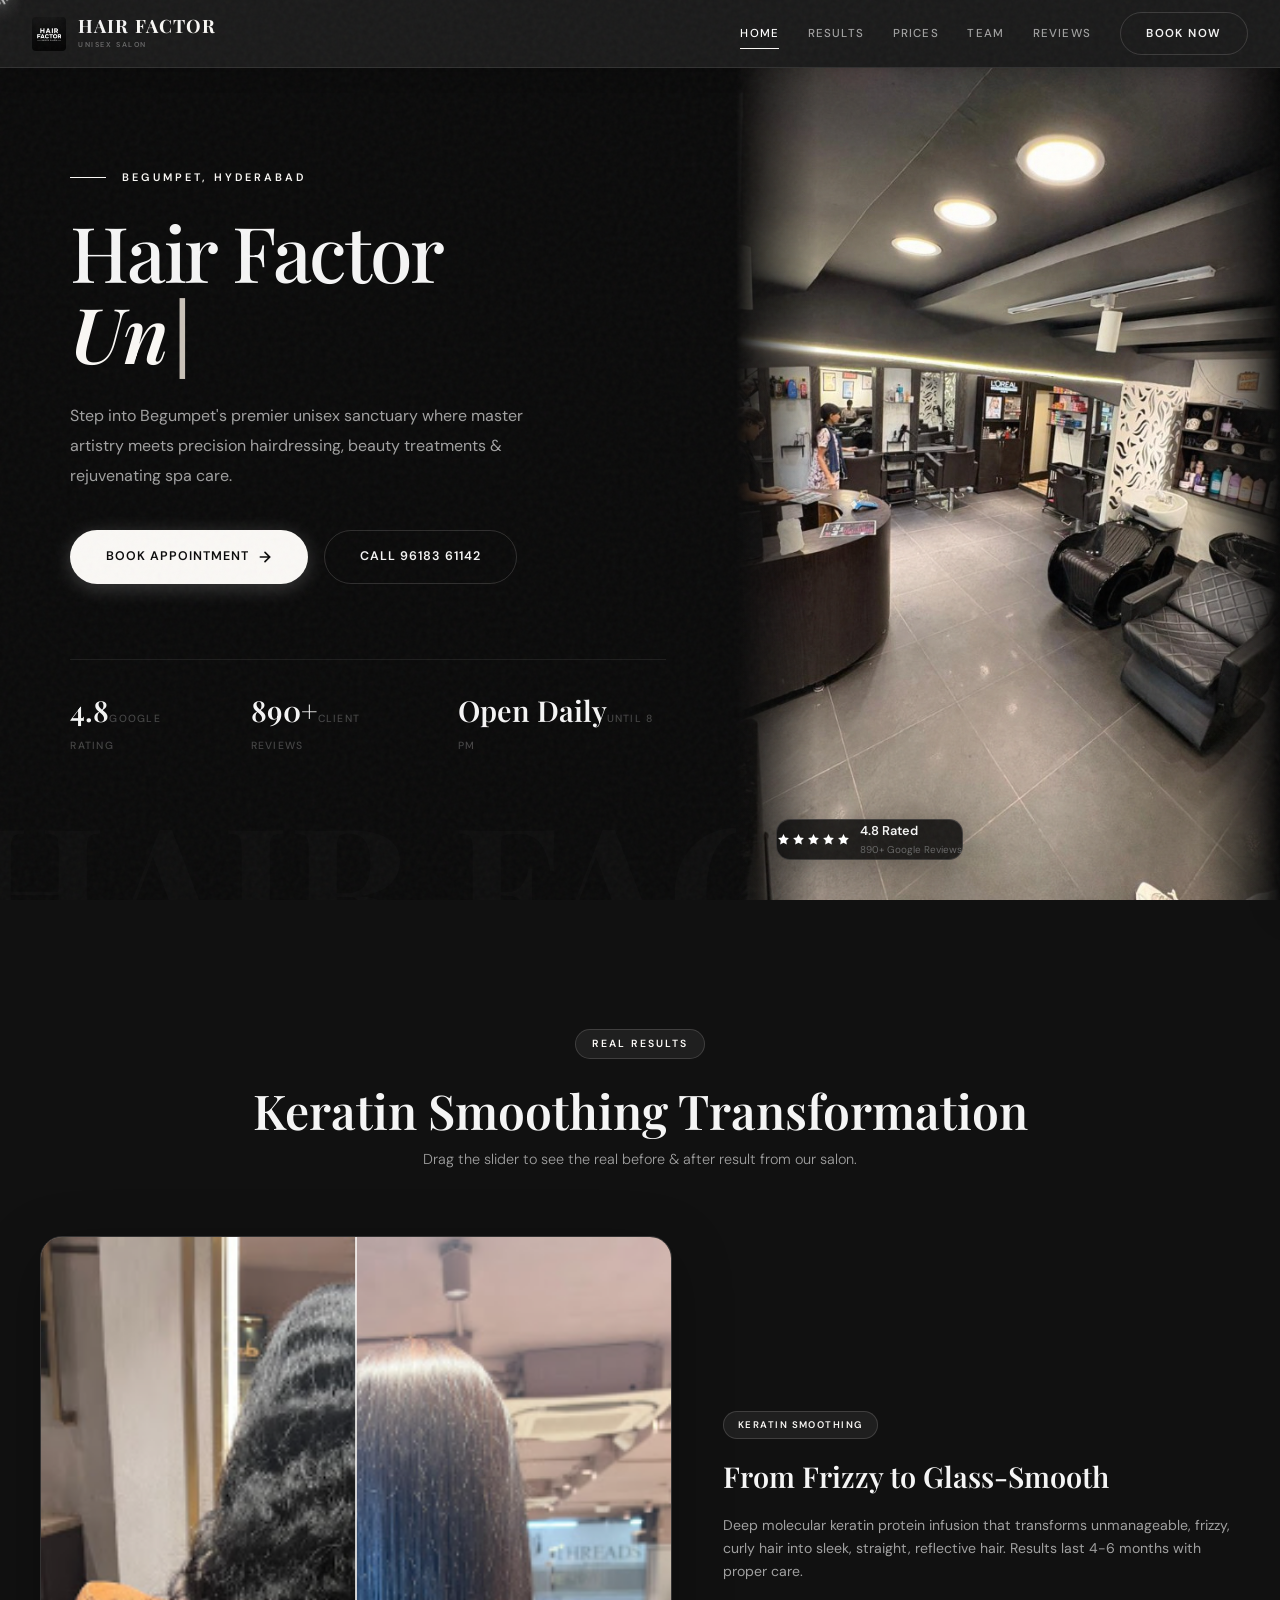
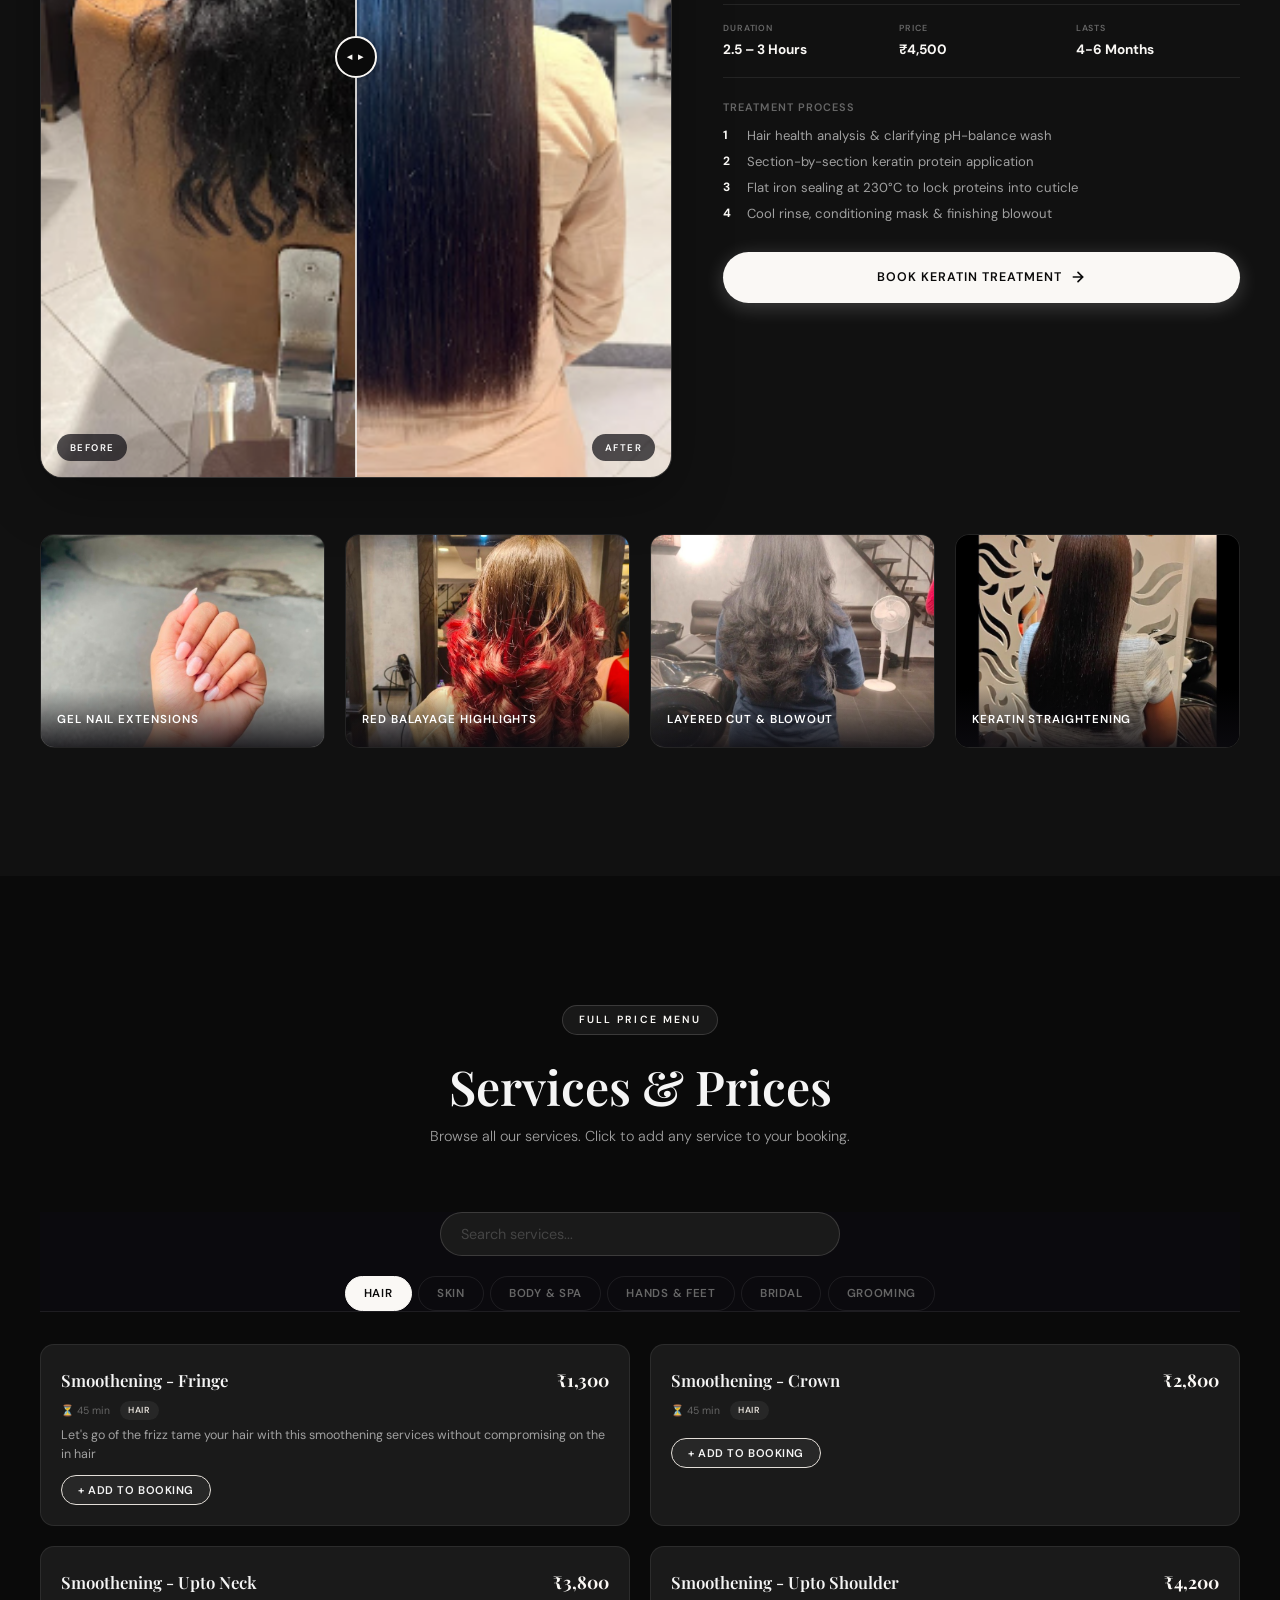
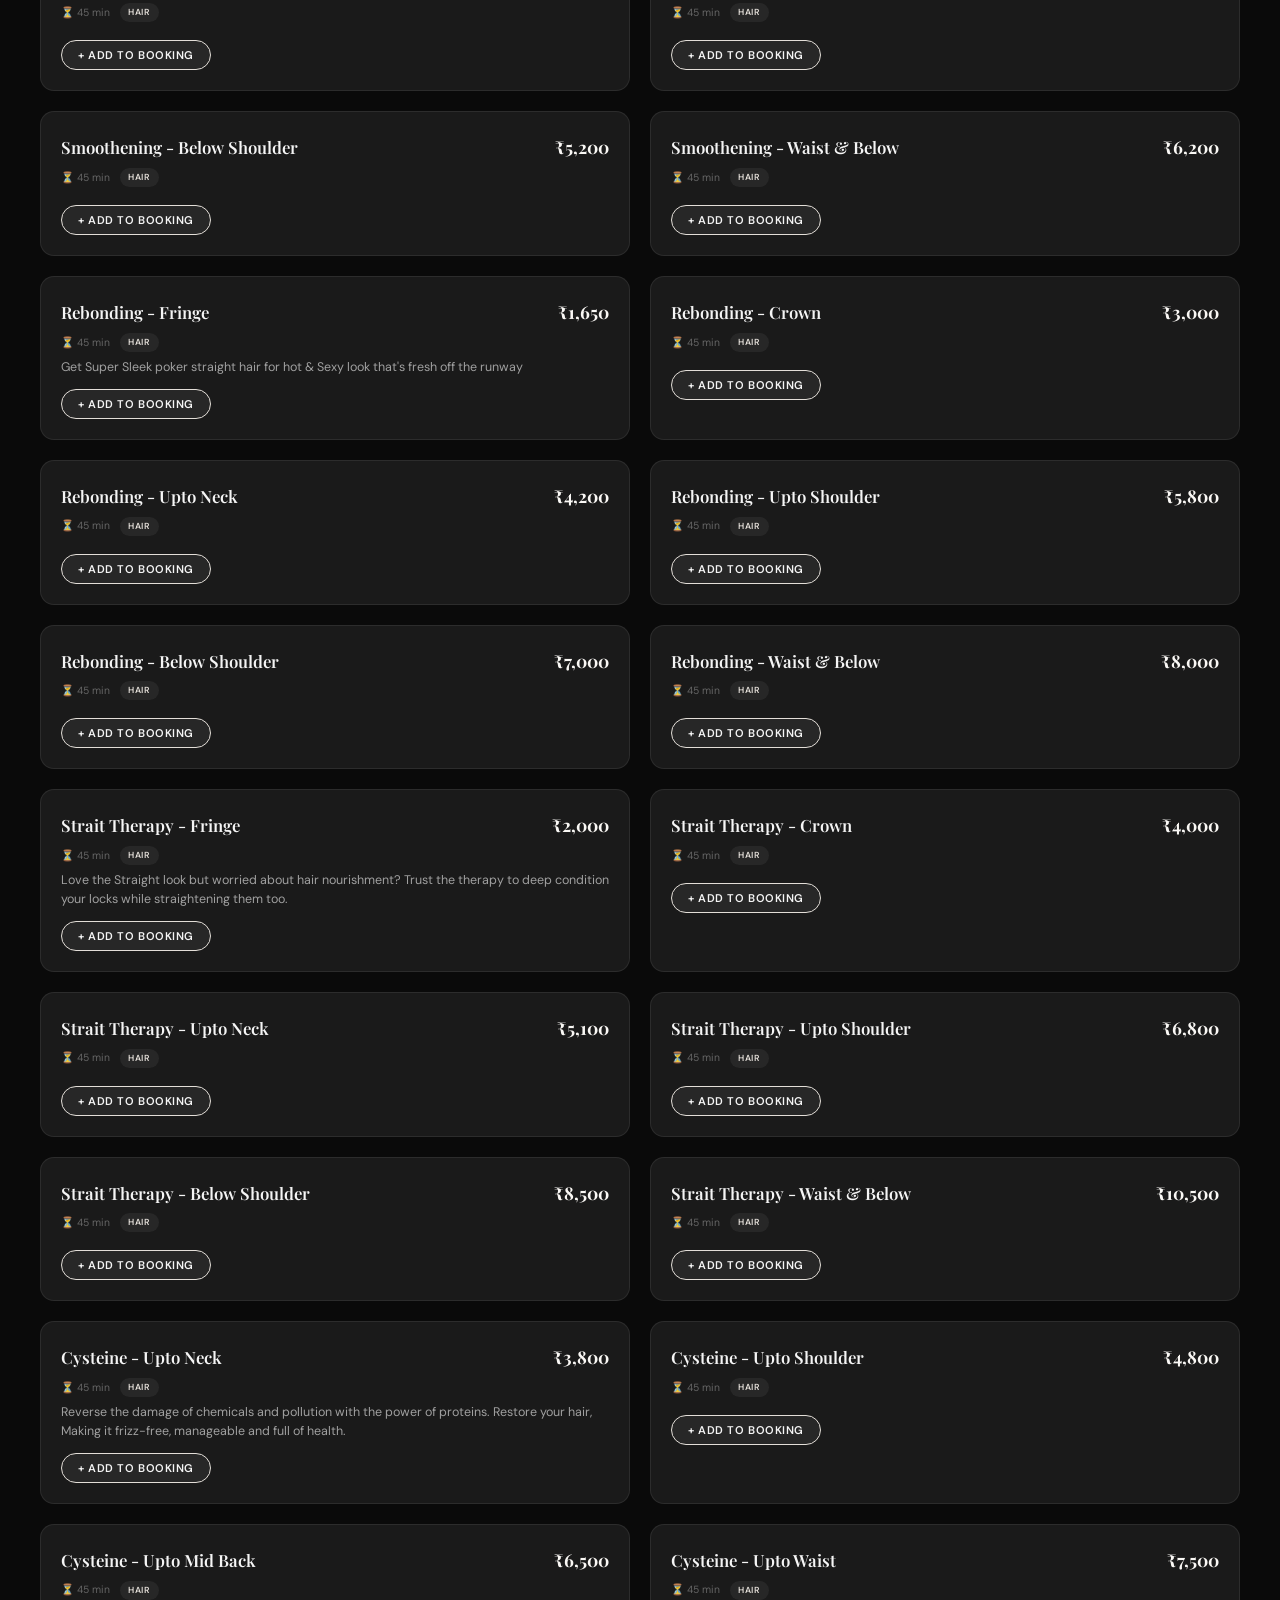
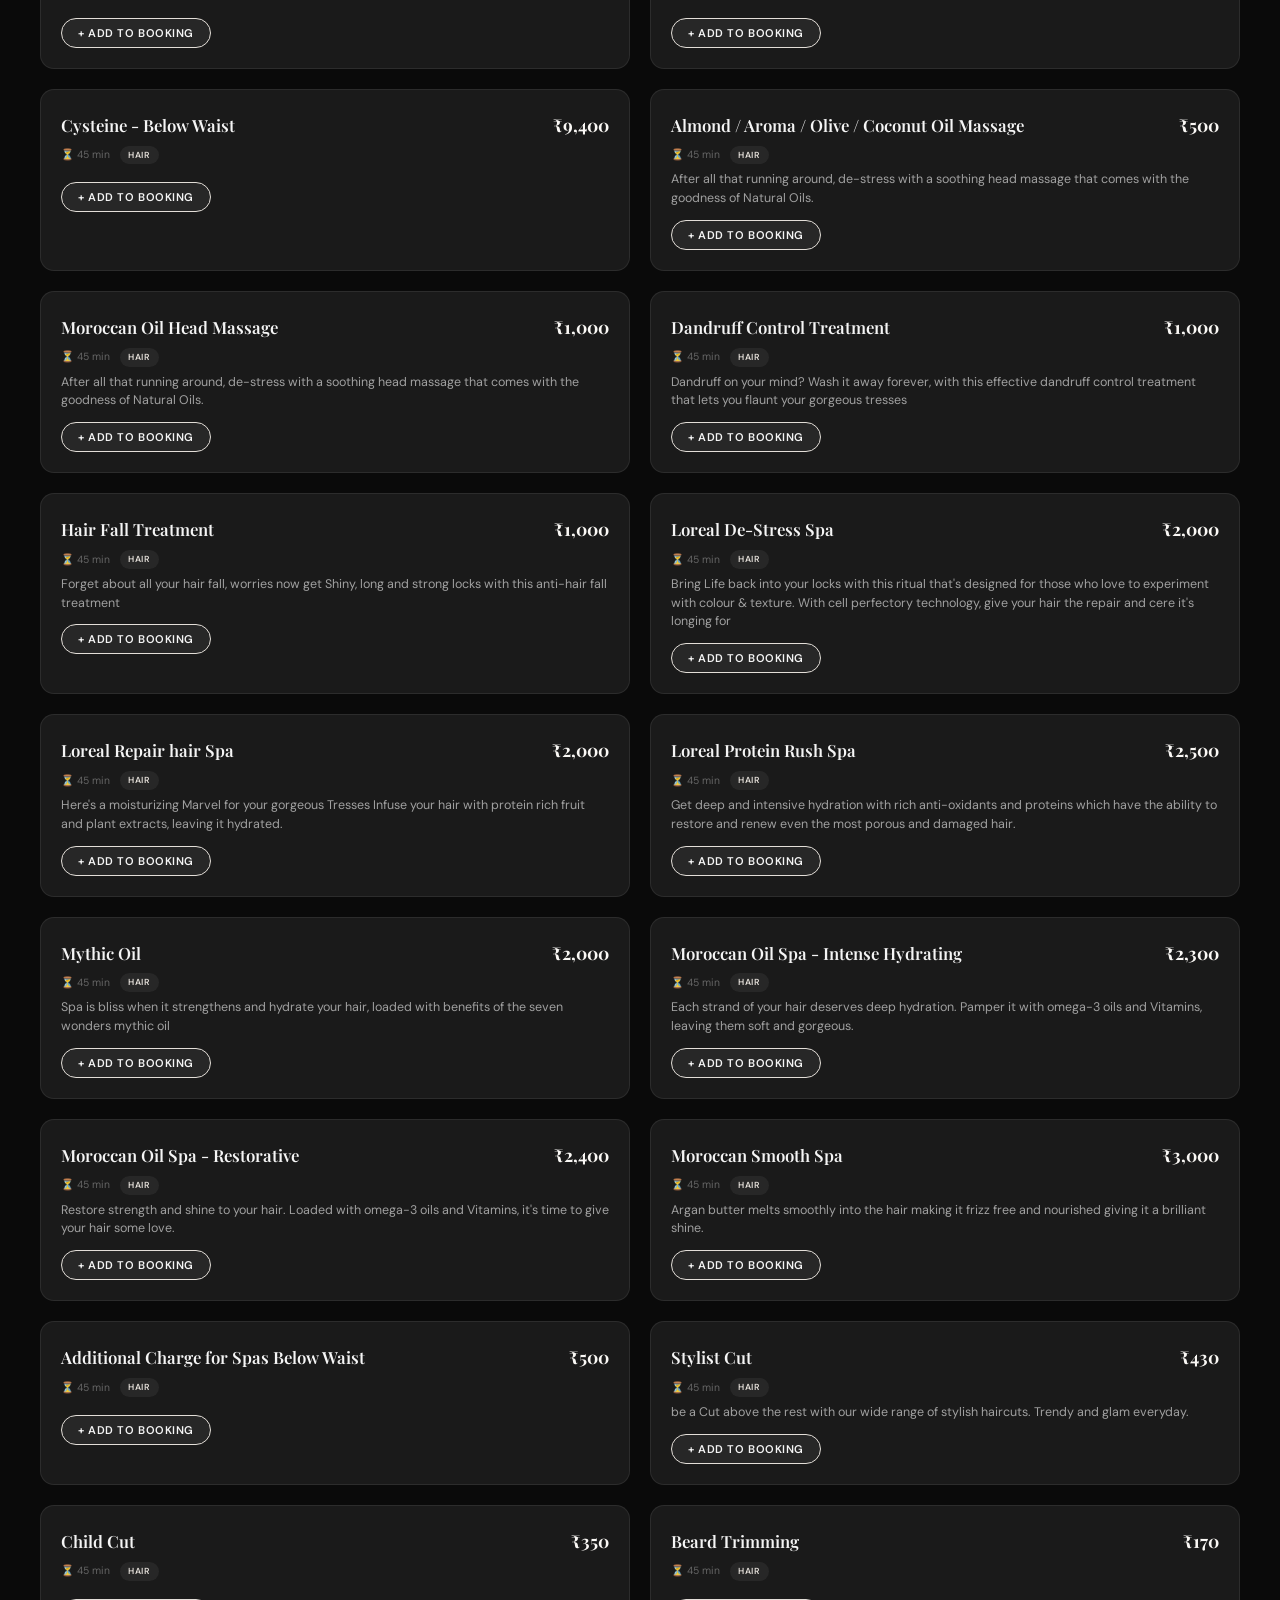
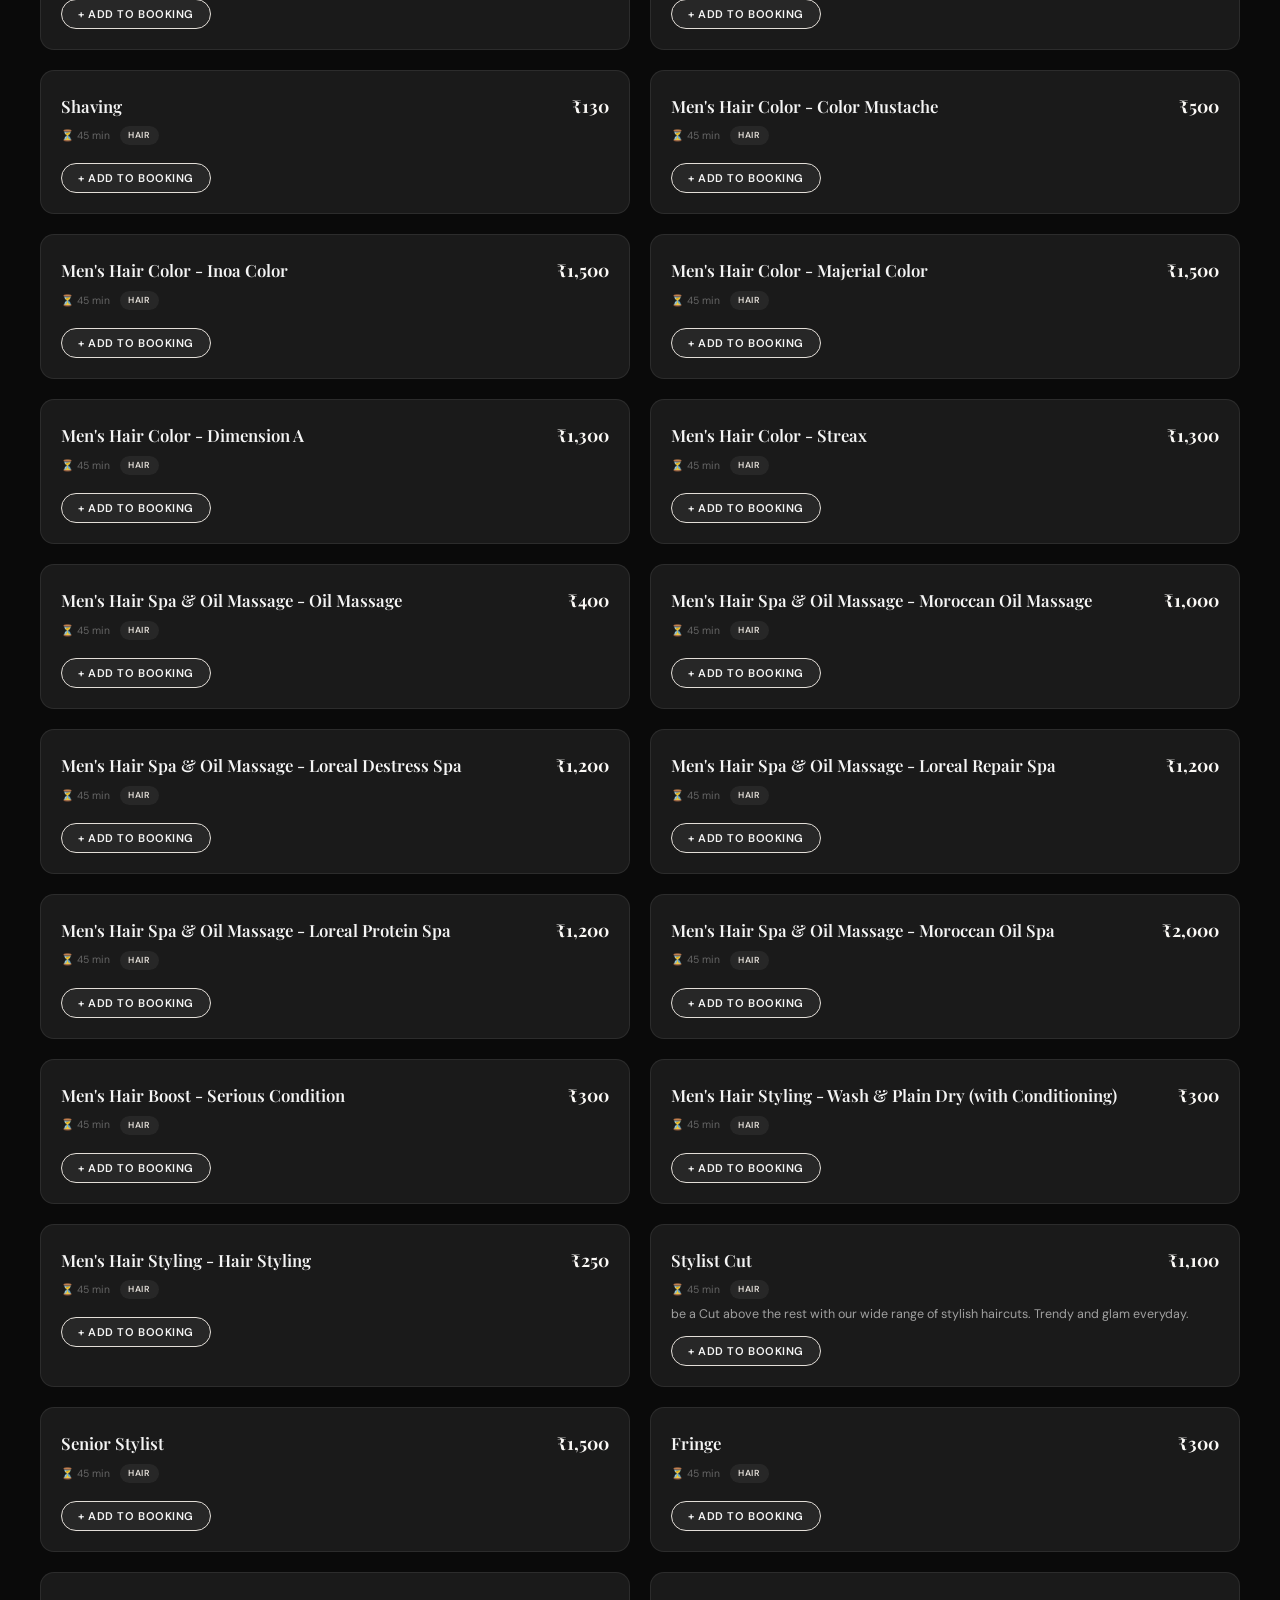
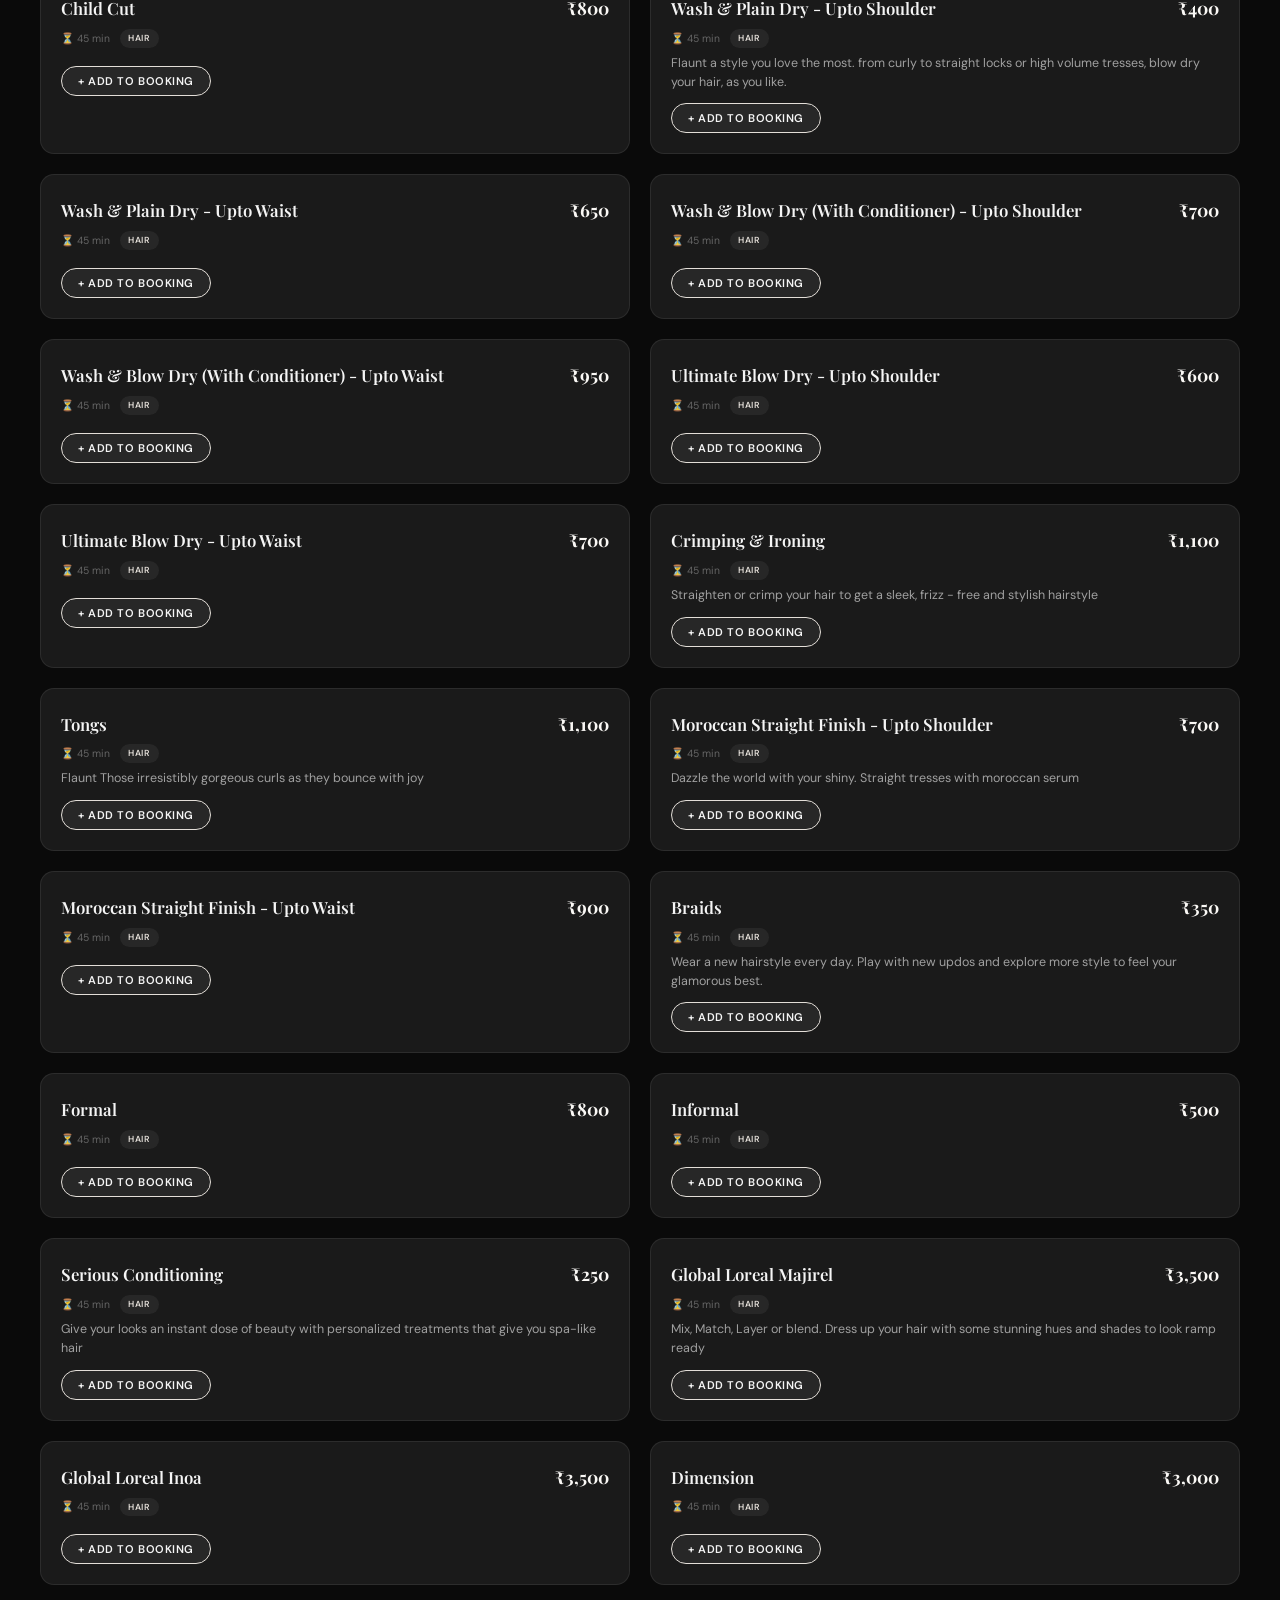
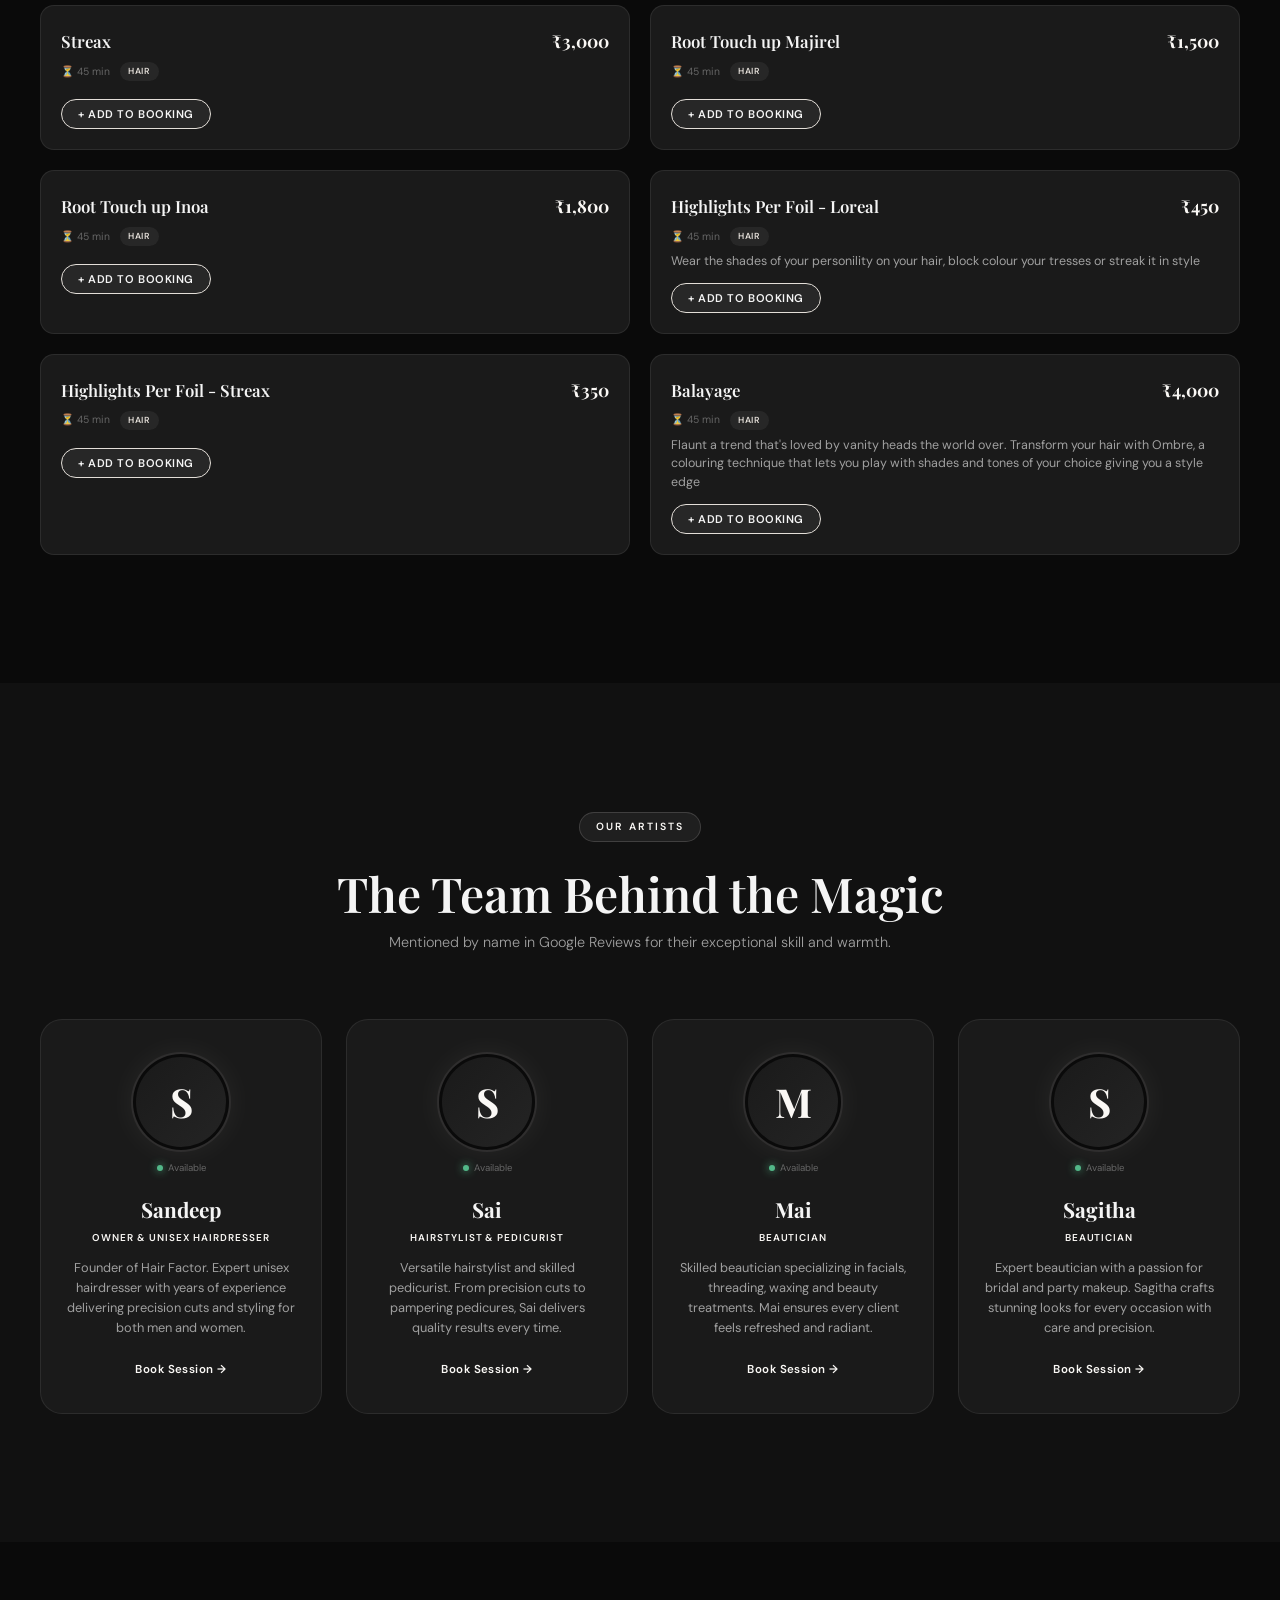
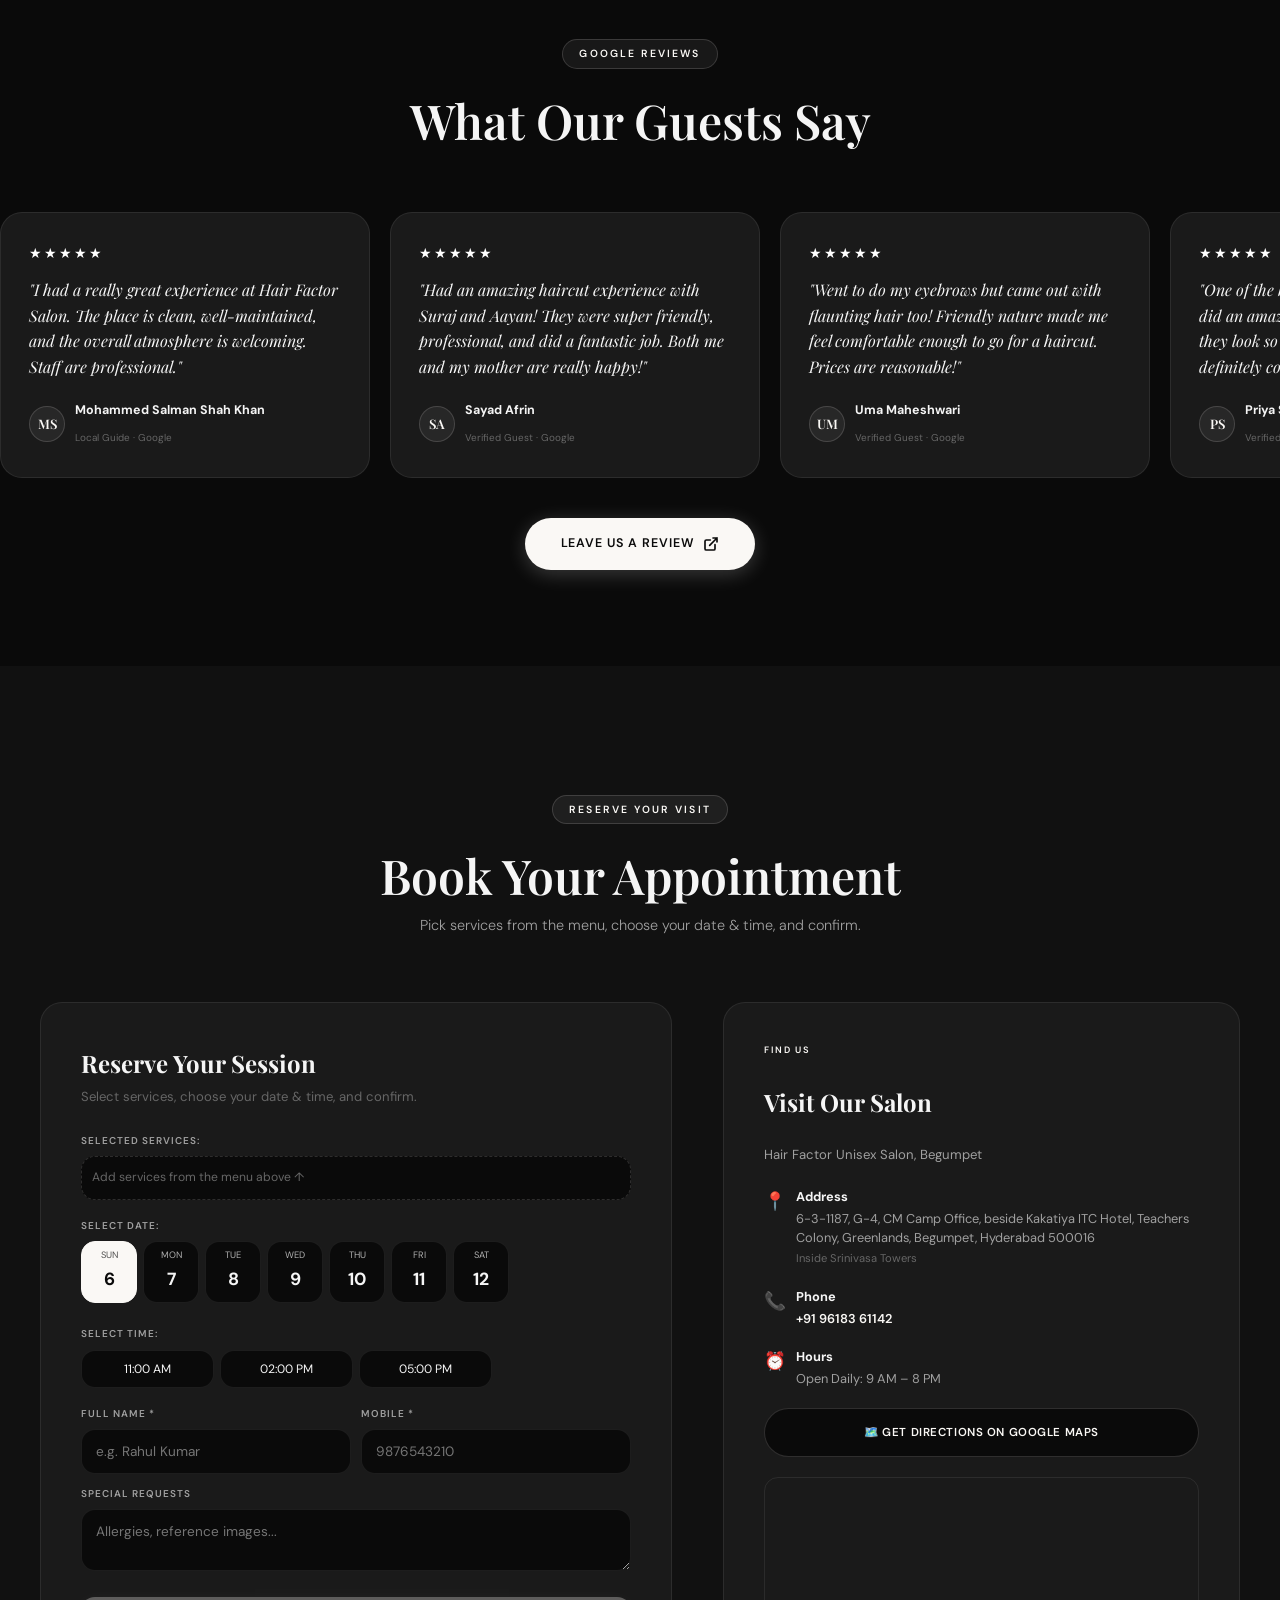
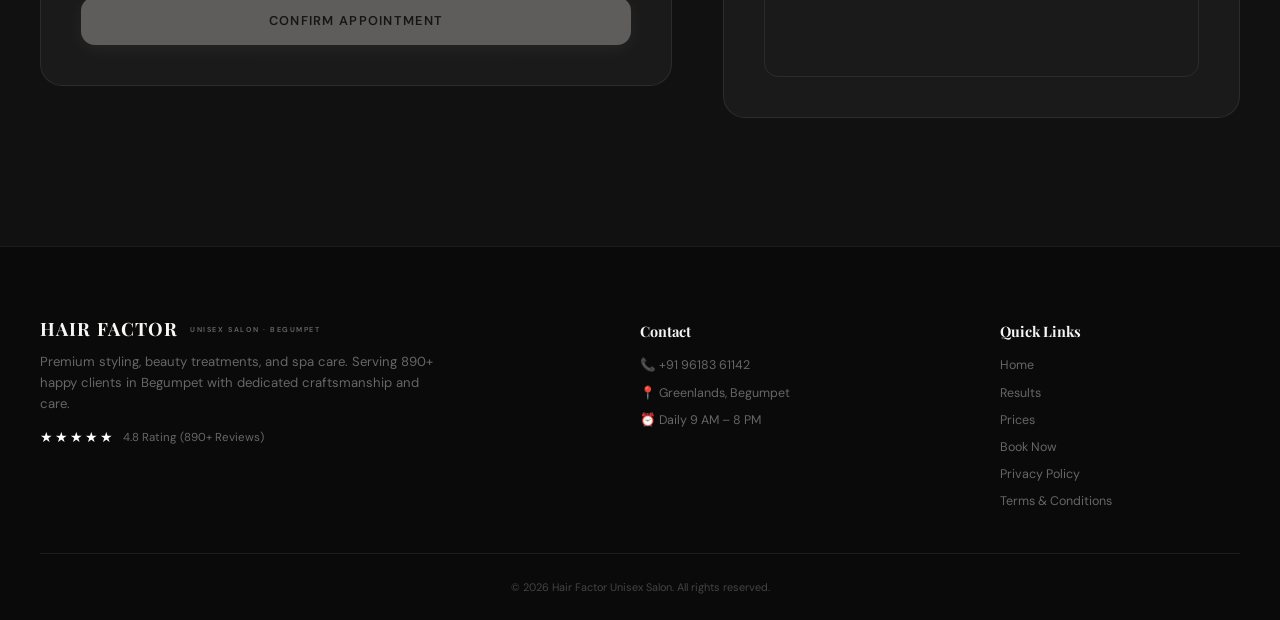
==== UPLOAD_THESE_FILES_TO_GITHUB/index.html @ 794bab7e "Add files via upload" ====
<!DOCTYPE html>
<html lang="en">
<head>
    <meta charset="UTF-8">
    <meta name="viewport" content="width=device-width, initial-scale=1.0">
    <title>Hair Factor Unisex Salon | Premium Salon · Begumpet, Hyderabad</title>
    <meta name="description" content="Begumpet's most trusted unisex salon — keratin treatments, hair coloring, beauty services & spa. 4.8★ by 890+ clients. Book your appointment online.">
    <link rel="preconnect" href="https://fonts.googleapis.com">
    <link rel="preconnect" href="https://fonts.gstatic.com" crossorigin>
    <link href="https://fonts.googleapis.com/css2?family=Playfair+Display:ital,wght@0,400;0,500;0,600;0,700;0,800;1,400;1,500&family=DM+Sans:ital,opsz,wght@0,9..40,300;0,9..40,400;0,9..40,500;0,9..40,600;0,9..40,700;1,9..40,300;1,9..40,400&display=swap" rel="stylesheet">
    <link rel="icon" type="image/svg+xml" href="data:image/svg+xml,<svg xmlns='http://www.w3.org/2000/svg' viewBox='0 0 100 100'><text y='.9em' font-size='90'>✂️</text></svg>">
    <link rel="stylesheet" href="style.css">
</head>
<body data-cursor="default">
    <div class="noise-bg"></div>
    <div class="cursor-glow" id="cursorGlow"></div>

    <!-- Comb Cursor -->
    <div class="cursor-comb" id="cursorComb">
        <svg viewBox="0 0 36 36" fill="none" xmlns="http://www.w3.org/2000/svg">
            <defs>
                <linearGradient id="combGrad" x1="0" y1="0" x2="0" y2="1">
                    <stop offset="0%" stop-color="#ffffff"/>
                    <stop offset="100%" stop-color="#cccccc"/>
                </linearGradient>
            </defs>
            <rect x="3" y="1" width="30" height="9" rx="4" fill="url(#combGrad)" opacity="0.95"/>
            <rect x="3" y="1" width="30" height="9" rx="4" fill="none" stroke="#ffffff" stroke-width="0.5" opacity="0.4"/>
            <rect x="6" y="10" width="2" height="11" rx="1" fill="url(#combGrad)" opacity="0.9"/>
            <rect x="10.5" y="10" width="2" height="14" rx="1" fill="url(#combGrad)" opacity="0.9"/>
            <rect x="15" y="10" width="2" height="12" rx="1" fill="url(#combGrad)" opacity="0.9"/>
            <rect x="19.5" y="10" width="2" height="15" rx="1" fill="url(#combGrad)" opacity="0.9"/>
            <rect x="24" y="10" width="2" height="13" rx="1" fill="url(#combGrad)" opacity="0.9"/>
            <rect x="28.5" y="10" width="2" height="10" rx="1" fill="url(#combGrad)" opacity="0.9"/>
        </svg>
    </div>

    <!-- ══════ FLOATING GLASS NAVBAR ══════ -->
    <nav class="navbar" id="navbar">
        <div class="nav-inner">
            <a href="#home" class="nav-brand" data-cursor-interact>
                <img src="assets/images/logo.jpg" alt="Hair Factor Unisex Salon" class="nav-logo">
                <div class="nav-brand-text">
                    <div class="brand-name">HAIR <span>FACTOR</span></div>
                    <div class="brand-sub">UNISEX SALON</div>
                </div>
            </a>
            <div class="nav-links">
                <a href="#home" class="active" data-cursor-interact>Home</a>
                <a href="#transformation" data-cursor-interact>Results</a>
                <a href="#menu" data-cursor-interact>Prices</a>
                <a href="#team" data-cursor-interact>Team</a>
                <a href="#reviews" data-cursor-interact>Reviews</a>
                <a href="#booking" class="nav-book" data-cursor-interact>Book Now</a>
            </div>
            <button class="hamburger" id="hamburger" aria-label="Menu" data-cursor-interact>
                <span></span><span></span><span></span>
            </button>
        </div>
    </nav>

    <!-- Mobile Drawer -->
    <div class="mobile-overlay" id="mobileOverlay"></div>
    <div class="mobile-drawer" id="mobileDrawer">
        <a href="#home" class="drawer-link">Home</a>
        <a href="#transformation" class="drawer-link">Results</a>
        <a href="#menu" class="drawer-link">Prices</a>
        <a href="#team" class="drawer-link">Team</a>
        <a href="#reviews" class="drawer-link">Reviews</a>
        <a href="#booking" class="drawer-link drawer-cta">Book Appointment</a>
        <div class="drawer-phone">
            <p>Call us directly:</p>
            <a href="tel:+919618361142">+91 96183 61142</a>
        </div>
    </div>

    <!-- ══════ HERO ══════ -->
    <section class="hero" id="home">
        <!-- Left: Text Side -->
        <div class="hero-text">
            <div class="hero-sunbeam" aria-hidden="true"></div>
            <div class="hero-watermark">HAIR FACTOR</div>

            <span class="hero-eyebrow anim-up">Begumpet, Hyderabad</span>

            <h1 class="hero-h1 anim-up d1">
                Hair Factor<br><em id="typewriter" class="editorial-pulse">Unisex Salon.</em>
            </h1>

            <p class="hero-p anim-up d2">
                Step into Begumpet's premier unisex sanctuary where master artistry meets precision hairdressing, beauty treatments & rejuvenating spa care.
            </p>

            <div class="hero-ctas anim-up d3">
                <a href="#booking" class="btn-primary" data-cursor-interact>
                    Book Appointment
                    <svg width="16" height="16" viewBox="0 0 24 24" fill="none" stroke="currentColor" stroke-width="2.5" stroke-linecap="round"><path d="M5 12h14M12 5l7 7-7 7"/></svg>
                </a>
                <a href="tel:+919618361142" class="btn-outline" data-cursor-interact>Call 96183 61142</a>
            </div>

            <div class="hero-stats anim-up d4">
                <div class="hero-stat"><span class="val">4.8</span><span class="lab">Google Rating</span></div>
                <div class="hero-stat"><span class="val">890+</span><span class="lab">Client Reviews</span></div>
                <div class="hero-stat"><span class="val">Open Daily</span><span class="lab">Until 8 PM</span></div>
            </div>
        </div>

        <!-- Right: Full Bleed Visual -->
        <div class="hero-visual anim-up d2">
            <img src="assets/images/salon_interior_real.jpg" alt="Hair Factor Unisex Salon — real salon interior with styling stations and wash basins" loading="eager">

            <div class="hero-badge" data-cursor-interact>
                <div class="badge-stars">
                    <svg viewBox="0 0 24 24"><polygon points="12 2 15.09 8.26 22 9.27 17 14.14 18.18 21.02 12 17.77 5.82 21.02 7 14.14 2 9.27 8.91 8.26 12 2"/></svg>
                    <svg viewBox="0 0 24 24"><polygon points="12 2 15.09 8.26 22 9.27 17 14.14 18.18 21.02 12 17.77 5.82 21.02 7 14.14 2 9.27 8.91 8.26 12 2"/></svg>
                    <svg viewBox="0 0 24 24"><polygon points="12 2 15.09 8.26 22 9.27 17 14.14 18.18 21.02 12 17.77 5.82 21.02 7 14.14 2 9.27 8.91 8.26 12 2"/></svg>
                    <svg viewBox="0 0 24 24"><polygon points="12 2 15.09 8.26 22 9.27 17 14.14 18.18 21.02 12 17.77 5.82 21.02 7 14.14 2 9.27 8.91 8.26 12 2"/></svg>
                    <svg viewBox="0 0 24 24"><polygon points="12 2 15.09 8.26 22 9.27 17 14.14 18.18 21.02 12 17.77 5.82 21.02 7 14.14 2 9.27 8.91 8.26 12 2"/></svg>
                </div>
                <div><strong>4.8 Rated</strong><small>890+ Google Reviews</small></div>
            </div>
        </div>
    </section>

    <!-- Floating upcoming badge (outside hero) -->
    <div class="upcoming-badge hidden" id="upcomingBadge">
        <span class="ub-pulse"></span>
        <div class="ub-body">
            <p id="badgeText"></p>
            <button id="cancelBadgeBtn" class="ub-cancel" data-cursor-interact>Cancel</button>
        </div>
    </div>

    <!-- ══════ BEFORE / AFTER TRANSFORMATION ══════ -->
    <section class="transform-section" id="transformation">
        <div class="container">
            <div class="sec-head">
                <span class="sec-label reveal">Real Results</span>
                <h2 class="sec-title reveal d1">Keratin Smoothing Transformation</h2>
                <p class="sec-desc reveal d2">Drag the slider to see the real before & after result from our salon.</p>
            </div>

            <div class="transform-layout">
                <!-- Before/After Slider -->
                <div class="ba-container reveal">
                    <div class="ba-wrapper" id="baWrapper">
                        <div class="ba-img-layer ba-after">
                            <img src="assets/images/before_after_keratin.png" alt="After Keratin Treatment" id="baAfterImg">
                        </div>
                        <div class="ba-img-layer ba-before" id="baBefore">
                            <img src="assets/images/before_after_keratin.png" alt="Before Keratin Treatment" id="baBeforeImg">
                        </div>
                        <div class="ba-handle" id="baHandle">
                            <div class="ba-handle-line"></div>
                            <div class="ba-handle-knob">◂ ▸</div>
                            <div class="ba-handle-line"></div>
                        </div>
                        <input type="range" min="0" max="100" value="50" class="ba-range" id="baRange" aria-label="Before After Comparison Slider">
                        <span class="ba-label ba-label-before">Before</span>
                        <span class="ba-label ba-label-after">After</span>
                    </div>
                </div>

                <!-- Info Card -->
                <div class="transform-info reveal d1">
                    <div class="ti-badge">Keratin Smoothing</div>
                    <h3>From Frizzy to Glass-Smooth</h3>
                    <p>Deep molecular keratin protein infusion that transforms unmanageable, frizzy, curly hair into sleek, straight, reflective hair. Results last 4-6 months with proper care.</p>

                    <div class="ti-details">
                        <div class="ti-detail">
                            <span class="td-label">Duration</span>
                            <strong>2.5 – 3 Hours</strong>
                        </div>
                        <div class="ti-detail">
                            <span class="td-label">Price</span>
                            <strong>₹4,500</strong>
                        </div>
                        <div class="ti-detail">
                            <span class="td-label">Lasts</span>
                            <strong>4-6 Months</strong>
                        </div>
                    </div>

                    <div class="ti-steps">
                        <h4>Treatment Process</h4>
                        <ol>
                            <li>Hair health analysis & clarifying pH-balance wash</li>
                            <li>Section-by-section keratin protein application</li>
                            <li>Flat iron sealing at 230°C to lock proteins into cuticle</li>
                            <li>Cool rinse, conditioning mask & finishing blowout</li>
                        </ol>
                    </div>

                    <a href="#booking" class="btn-primary btn-full" data-cursor-interact>
                        Book Keratin Treatment
                        <svg width="16" height="16" viewBox="0 0 24 24" fill="none" stroke="currentColor" stroke-width="2.5" stroke-linecap="round"><path d="M5 12h14M12 5l7 7-7 7"/></svg>
                    </a>
                </div>
            </div>

            <!-- Results Gallery — Real Salon Work -->
            <div class="gallery-row">
                <div class="gallery-card reveal" data-cursor-interact>
                    <img src="assets/images/nail_art_result.jpg" alt="Nail Extensions — Nude Gel Set" loading="lazy">
                    <div class="gc-overlay">
                        <span>Gel Nail Extensions</span>
                    </div>
                </div>
                <div class="gallery-card reveal d1" data-cursor-interact>
                    <img src="assets/images/hair_color_red.jpg" alt="Red Balayage Highlights" loading="lazy">
                    <div class="gc-overlay">
                        <span>Red Balayage Highlights</span>
                    </div>
                </div>
                <div class="gallery-card reveal d2" data-cursor-interact>
                    <img src="assets/images/hair_layered_result.jpg" alt="Layered Haircut Result" loading="lazy">
                    <div class="gc-overlay">
                        <span>Layered Cut & Blowout</span>
                    </div>
                </div>
                <div class="gallery-card reveal" data-cursor-interact>
                    <img src="assets/images/keratin_straight_result.jpg" alt="Keratin Straightening Result" loading="lazy">
                    <div class="gc-overlay">
                        <span>Keratin Straightening</span>
                    </div>
                </div>
            </div>
        </div>
    </section>

    <!-- ══════ SERVICES MENU ══════ -->
    <section class="menu-section" id="menu">
        <div class="container">
            <div class="sec-head">
                <span class="sec-label reveal">Full Price Menu</span>
                <h2 class="sec-title reveal d1">Services & Prices</h2>
                <p class="sec-desc reveal d2">Browse all our services. Click to add any service to your booking.</p>
            </div>

            <div class="menu-tabs-container">
                <input type="text" class="menu-search" id="menuSearch" placeholder="Search services..." autocomplete="off">
                <div class="menu-tabs" id="menuTabs">
                    <button class="menu-tab active" data-cat="hair" data-cursor-interact>Hair</button>
                    <button class="menu-tab" data-cat="skin" data-cursor-interact>Skin</button>
                    <button class="menu-tab" data-cat="body" data-cursor-interact>Body & Spa</button>
                    <button class="menu-tab" data-cat="nails" data-cursor-interact>Hands & Feet</button>
                    <button class="menu-tab" data-cat="bridal" data-cursor-interact>Bridal</button>
                    <button class="menu-tab" data-cat="grooming" data-cursor-interact>Grooming</button>
                </div>
            </div>

            <div class="menu-grid" id="menuGrid"></div>
        </div>
    </section>

    <!-- ══════ TEAM ══════ -->
    <section class="team-section" id="team">
        <div class="container">
            <div class="sec-head">
                <span class="sec-label reveal">Our Artists</span>
                <h2 class="sec-title reveal d1">The Team Behind the Magic</h2>
                <p class="sec-desc reveal d2">Mentioned by name in Google Reviews for their exceptional skill and warmth.</p>
            </div>

            <div class="team-grid">
                <div class="team-card reveal" data-cursor-interact>
                    <div class="tc-avatar-area">
                        <div class="tc-avatar-ring"><div class="tc-initials">S</div></div>
                        <span class="tc-status"><span class="status-dot"></span> Available</span>
                    </div>
                    <h3>Sandeep</h3>
                    <span class="tc-role">Owner & Unisex Hairdresser</span>
                    <p>Founder of Hair Factor. Expert unisex hairdresser with years of experience delivering precision cuts and styling for both men and women.</p>
                    <button class="btn-book-stylist select-stylist-quick" data-cursor-interact>Book Session →</button>
                </div>
                <div class="team-card reveal d1" data-cursor-interact>
                    <div class="tc-avatar-area">
                        <div class="tc-avatar-ring"><div class="tc-initials">S</div></div>
                        <span class="tc-status"><span class="status-dot"></span> Available</span>
                    </div>
                    <h3>Sai</h3>
                    <span class="tc-role">Hairstylist & Pedicurist</span>
                    <p>Versatile hairstylist and skilled pedicurist. From precision cuts to pampering pedicures, Sai delivers quality results every time.</p>
                    <button class="btn-book-stylist select-stylist-quick" data-cursor-interact>Book Session →</button>
                </div>
                <div class="team-card reveal d2" data-cursor-interact>
                    <div class="tc-avatar-area">
                        <div class="tc-avatar-ring"><div class="tc-initials">M</div></div>
                        <span class="tc-status"><span class="status-dot"></span> Available</span>
                    </div>
                    <h3>Mai</h3>
                    <span class="tc-role">Beautician</span>
                    <p>Skilled beautician specializing in facials, threading, waxing and beauty treatments. Mai ensures every client feels refreshed and radiant.</p>
                    <button class="btn-book-stylist select-stylist-quick" data-cursor-interact>Book Session →</button>
                </div>
                <div class="team-card reveal" data-cursor-interact>
                    <div class="tc-avatar-area">
                        <div class="tc-avatar-ring"><div class="tc-initials">S</div></div>
                        <span class="tc-status"><span class="status-dot"></span> Available</span>
                    </div>
                    <h3>Sagitha</h3>
                    <span class="tc-role">Beautician</span>
                    <p>Expert beautician with a passion for bridal and party makeup. Sagitha crafts stunning looks for every occasion with care and precision.</p>
                    <button class="btn-book-stylist select-stylist-quick" data-cursor-interact>Book Session →</button>
                </div>
            </div>
        </div>
    </section>

    <!-- ══════ REVIEWS ══════ -->
    <section class="reviews-section" id="reviews">
        <div class="container">
            <div class="sec-head">
                <span class="sec-label reveal">Google Reviews</span>
                <h2 class="sec-title reveal d1">What Our Guests Say</h2>
            </div>
        </div>
        <div class="reviews-marquee">
            <div class="reviews-track" id="reviewsTrack">
                <div class="rev-card" data-cursor-interact>
                    <div class="rev-stars">★★★★★</div>
                    <blockquote>"I had a really great experience at Hair Factor Salon. The place is clean, well-maintained, and the overall atmosphere is welcoming. Staff are professional."</blockquote>
                    <div class="rev-author"><div class="rev-av">MS</div><div><strong>Mohammed Salman Shah Khan</strong><span>Local Guide · Google</span></div></div>
                </div>
                <div class="rev-card" data-cursor-interact>
                    <div class="rev-stars">★★★★★</div>
                    <blockquote>"Had an amazing haircut experience with Suraj and Aayan! They were super friendly, professional, and did a fantastic job. Both me and my mother are really happy!"</blockquote>
                    <div class="rev-author"><div class="rev-av">SA</div><div><strong>Sayad Afrin</strong><span>Verified Guest · Google</span></div></div>
                </div>
                <div class="rev-card" data-cursor-interact>
                    <div class="rev-stars">★★★★★</div>
                    <blockquote>"Went to do my eyebrows but came out with flaunting hair too! Friendly nature made me feel comfortable enough to go for a haircut. Prices are reasonable!"</blockquote>
                    <div class="rev-author"><div class="rev-av">UM</div><div><strong>Uma Maheshwari</strong><span>Verified Guest · Google</span></div></div>
                </div>
                <div class="rev-card" data-cursor-interact>
                    <div class="rev-stars">★★★★★</div>
                    <blockquote>"One of the best salons in Begumpet. Ashok did an amazing job on my nail extensions — they look so natural and beautiful. Will definitely come back again!"</blockquote>
                    <div class="rev-author"><div class="rev-av">PS</div><div><strong>Priya Sharma</strong><span>Verified Guest · Google</span></div></div>
                </div>
                <div class="rev-card" data-cursor-interact>
                    <div class="rev-stars">★★★★★</div>
                    <blockquote>"Got keratin treatment done here and the results are incredible! My frizzy hair is now so smooth and silky. The team is very knowledgeable and pricing is fair."</blockquote>
                    <div class="rev-author"><div class="rev-av">RK</div><div><strong>Ramya Krishna</strong><span>Verified Guest · Google</span></div></div>
                </div>
                <!-- Duplicates for infinite loop -->
                <div class="rev-card" data-cursor-interact>
                    <div class="rev-stars">★★★★★</div>
                    <blockquote>"I had a really great experience at Hair Factor Salon. The place is clean, well-maintained, and the overall atmosphere is welcoming. Staff are professional."</blockquote>
                    <div class="rev-author"><div class="rev-av">MS</div><div><strong>Mohammed Salman Shah Khan</strong><span>Local Guide · Google</span></div></div>
                </div>
                <div class="rev-card" data-cursor-interact>
                    <div class="rev-stars">★★★★★</div>
                    <blockquote>"Had an amazing haircut experience with Suraj and Aayan! They were super friendly, professional, and did a fantastic job. Both me and my mother are really happy!"</blockquote>
                    <div class="rev-author"><div class="rev-av">SA</div><div><strong>Sayad Afrin</strong><span>Verified Guest · Google</span></div></div>
                </div>
                <div class="rev-card" data-cursor-interact>
                    <div class="rev-stars">★★★★★</div>
                    <blockquote>"Went to do my eyebrows but came out with flaunting hair too! Friendly nature made me feel comfortable enough to go for a haircut. Prices are reasonable!"</blockquote>
                    <div class="rev-author"><div class="rev-av">UM</div><div><strong>Uma Maheshwari</strong><span>Verified Guest · Google</span></div></div>
                </div>
                <div class="rev-card" data-cursor-interact>
                    <div class="rev-stars">★★★★★</div>
                    <blockquote>"One of the best salons in Begumpet. Ashok did an amazing job on my nail extensions — they look so natural and beautiful. Will definitely come back again!"</blockquote>
                    <div class="rev-author"><div class="rev-av">PS</div><div><strong>Priya Sharma</strong><span>Verified Guest · Google</span></div></div>
                </div>
                <div class="rev-card" data-cursor-interact>
                    <div class="rev-stars">★★★★★</div>
                    <blockquote>"Got keratin treatment done here and the results are incredible! My frizzy hair is now so smooth and silky. The team is very knowledgeable and pricing is fair."</blockquote>
                    <div class="rev-author"><div class="rev-av">RK</div><div><strong>Ramya Krishna</strong><span>Verified Guest · Google</span></div></div>
                </div>
            </div>
        </div>
        <div style="text-align:center;margin-top:2.5rem;">
            <a href="https://search.google.com/local/writereview?placeid=ChIJ_ypKgQ-YyzsRGcAkVfC5AKo" target="_blank" rel="noopener" class="btn-primary" data-cursor-interact style="display:inline-flex;">
                Leave Us a Review
                <svg width="16" height="16" viewBox="0 0 24 24" fill="none" stroke="currentColor" stroke-width="2.5" stroke-linecap="round"><path d="M18 13v6a2 2 0 0 1-2 2H5a2 2 0 0 1-2-2V8a2 2 0 0 1 2-2h6M15 3h6v6M10 14L21 3"/></svg>
            </a>
        </div>
    </section>

    <!-- ══════ BOOKING & LOCATION ══════ -->
    <section class="booking-section" id="booking">
        <div class="container">
            <div class="sec-head">
                <span class="sec-label reveal">Reserve Your Visit</span>
                <h2 class="sec-title reveal d1">Book Your Appointment</h2>
                <p class="sec-desc reveal d2">Pick services from the menu, choose your date & time, and confirm.</p>
            </div>

            <div class="booking-grid">
                <!-- Booking Form -->
                <div class="book-card reveal">
                    <h3>Reserve Your Session</h3>
                    <p class="book-sub">Select services, choose your date & time, and confirm.</p>

                    <div class="book-body">
                        <div class="fb">
                            <label>Selected Services:</label>
                            <div class="selected-box" id="selectedServicesSummary">
                                <p class="ph-text">Add services from the menu above ↑</p>
                            </div>
                        </div>

                        <div class="fb">
                            <label>Select Date:</label>
                            <div class="date-row" id="dateScrollContainer"></div>
                        </div>
                        <div class="fb">
                            <label>Select Time:</label>
                            <div class="time-grid" id="timeSlotsContainer">
                                <p class="ph-text">Pick a date first</p>
                            </div>
                        </div>
                        <form id="salonBookingForm" onsubmit="return false;">
                            <div class="fb-split">
                                <div class="ff"><label for="userName">Full Name *</label><input type="text" id="userName" required placeholder="e.g. Rahul Kumar" data-cursor-interact></div>
                                <div class="ff"><label for="userPhone">Mobile *</label><input type="tel" id="userPhone" required placeholder="9876543210" pattern="^[0-9\-\+\s]{10,15}$" data-cursor-interact></div>
                            </div>
                            <div class="ff"><label for="userNotes">Special Requests</label><textarea id="userNotes" rows="2" placeholder="Allergies, reference images..." data-cursor-interact></textarea></div>
                            <button type="submit" class="btn-submit" id="submitBookingBtn" disabled data-cursor-interact>Confirm Appointment</button>
                        </form>
                    </div>

                    <!-- Success -->
                    <div class="book-success" id="successOverlay">
                        <div class="bs-inner">
                            <div class="bs-check"><svg viewBox="0 0 52 52"><circle cx="26" cy="26" r="25" fill="none"/><path fill="none" d="M14.1 27.2l7.1 7.2 16.7-16.8"/></svg></div>
                            <h4>Appointment Confirmed!</h4>
                            <p>Your booking receipt:</p>
                            <div class="receipt">
                                <p><strong>Booking ID:</strong> <span id="receiptId">HF-00000</span></p>
                                <p><strong>Services:</strong> <span id="receiptServices">—</span></p>

                                <p><strong>When:</strong> <span id="receiptWhen">—</span></p>
                                <p><strong>Est. Total:</strong> <span id="receiptPrice">₹0</span></p>
                            </div>
                            <button class="btn-reset" id="resetBookingBtn" data-cursor-interact>Done & Book Another</button>
                        </div>
                    </div>
                </div>

                <!-- Location -->
                <div class="loc-card reveal d1">
                    <span class="loc-tag">Find Us</span>
                    <h3>Visit Our Salon</h3>
                    <p class="loc-branch">Hair Factor Unisex Salon, Begumpet</p>

                    <div class="loc-items">
                        <div class="loc-item"><span class="li-icon">📍</span><div><strong>Address</strong><p>6-3-1187, G-4, CM Camp Office, beside Kakatiya ITC Hotel, Teachers Colony, Greenlands, Begumpet, Hyderabad 500016</p><small>Inside Srinivasa Towers</small></div></div>
                        <div class="loc-item"><span class="li-icon">📞</span><div><strong>Phone</strong><p><a href="tel:+919618361142" class="accent-link" data-cursor-interact>+91 96183 61142</a></p></div></div>
                        <div class="loc-item"><span class="li-icon">⏰</span><div><strong>Hours</strong><p>Open Daily: 9 AM – 8 PM</p></div></div>
                    </div>

                    <a href="https://maps.google.com/?q=HAIR+FACTOR+UNISEX+SALON+NAIL+FACTOR+SALON+BEGUMPET" target="_blank" rel="noopener" class="btn-directions" data-cursor-interact>🗺️ Get Directions on Google Maps</a>

                    <div class="loc-map">
                        <iframe title="Salon Location" src="https://www.google.com/maps/embed?pb=!1m18!1m12!1m3!1d3806.690858153406!2d78.45524817596568!3d17.426615501358988!2m3!1f0!2f0!3f0!3m2!1i1024!2i768!4f13.1!3m3!1m2!1s0x3bcb90ab452df393%3A0xe54dbe4d207f2df1!2sHAIR%20FACTOR%20UNISEX%20SALON%20NAIL%20FACTOR%20SALON%20BEGUMPET!5e0!3m2!1sen!2sin!4v1719600000000!5m2!1sen!2sin" width="100%" height="100%" style="border:0;" allowfullscreen="" loading="lazy" referrerpolicy="no-referrer-when-downgrade"></iframe>
                    </div>
                </div>
            </div>
        </div>
    </section>

    <!-- ══════ FOOTER ══════ -->
    <footer class="footer">
        <div class="container">
            <div class="footer-top">
                <div class="ft-brand">
                    <a href="#home" class="nav-brand"><span class="brand-name">HAIR <span>FACTOR</span></span><span class="brand-sub">UNISEX SALON · BEGUMPET</span></a>
                    <p>Premium styling, beauty treatments, and spa care. Serving 890+ happy clients in Begumpet with dedicated craftsmanship and care.</p>
                    <div class="ft-gmb"><span class="trust-stars">★★★★★</span> 4.8 Rating (890+ Reviews)</div>
                </div>
                <div class="ft-col">
                    <h4>Contact</h4>
                    <a href="tel:+919618361142" data-cursor-interact>📞 +91 96183 61142</a>
                    <span>📍 Greenlands, Begumpet</span>
                    <span>⏰ Daily 9 AM – 8 PM</span>
                </div>
                <div class="ft-col">
                    <h4>Quick Links</h4>
                    <a href="#home" data-cursor-interact>Home</a>
                    <a href="#transformation" data-cursor-interact>Results</a>
                    <a href="#menu" data-cursor-interact>Prices</a>
                    <a href="#booking" data-cursor-interact>Book Now</a>
                    <a href="privacy.html" data-cursor-interact>Privacy Policy</a>
                    <a href="terms.html" data-cursor-interact>Terms & Conditions</a>
                </div>
            </div>
            <div class="footer-bottom">
                <p>© 2026 Hair Factor Unisex Salon. All rights reserved.</p>
            </div>
        </div>
    </footer>

    <script src="app.js"></script>
</body>
</html>
---- UPLOAD_THESE_FILES_TO_GITHUB/style.css ----
/* =============================================================
   HAIR FACTOR UNISEX SALON â€” PREMIUM BLACK & WHITE DESIGN
   High-contrast classic with grain overlay, glass UI
   ============================================================= */

@import url('https://fonts.googleapis.com/css2?family=Playfair+Display:ital,wght@0,400;0,500;0,600;0,700;0,800;1,400;1,500&family=DM+Sans:ital,opsz,wght@0,9..40,300;0,9..40,400;0,9..40,500;0,9..40,600;0,9..40,700;1,9..40,300;1,9..40,400&display=swap');

:root {
    --bg:             #0a0a0a;
    --bg2:            #111111;
    --bg3:            #1a1a1a;
    --bg4:            #242424;
    --surface:        rgba(255,255,255,0.04);
    --glass:          rgba(10,10,10,0.78);
    --glass-border:   rgba(255,255,255,0.1);

    --text:           #f5f5f5;
    --text2:          #a0a0a0;
    --text3:          #666666;
    --text4:          #444444;

    --accent:         #faf8f5;
    --accent-l:       #ffffff;
    --accent-d:       #e3ded8;
    --silver:         #c9c2b8;
    --glow:           rgba(250,248,245,0.06);
    --glow-s:         rgba(250,248,245,0.12);
    --border:         rgba(250,248,245,0.08);
    --border-a:       rgba(250,248,245,0.15);
    --border-a2:      rgba(250,248,245,0.25);

    --green:          #52b788;
    --red:            #ef6461;

    --serif:          'Playfair Display', Georgia, serif;
    --sans:           'DM Sans', -apple-system, sans-serif;

    --max:            1300px;
    --nav-h:          68px;
    --r:              14px;
    --r-lg:           22px;
    --pill:           999px;
    --ease:           cubic-bezier(.25,.46,.45,.94);
    --spring:         cubic-bezier(.34,1.56,.64,1);
    --t:              .4s var(--ease);
    --t-fast:         .25s var(--ease);
}

*,*::before,*::after{margin:0;padding:0;box-sizing:border-box}
html{scroll-behavior:smooth;-webkit-font-smoothing:antialiased;cursor:none}
body{font-family:var(--sans);color:var(--text);background:var(--bg);line-height:1.7;overflow-x:hidden;cursor:none}
img{max-width:100%;height:auto;display:block}
a{text-decoration:none;color:inherit;cursor:none}
button{border:none;outline:none;cursor:none;font-family:var(--sans);background:none}
ul,ol{list-style:none}
::selection{background:var(--accent);color:var(--bg)}
body.no-scroll{overflow:hidden}

::-webkit-scrollbar{width:5px}
::-webkit-scrollbar-track{background:var(--bg)}
::-webkit-scrollbar-thumb{background:var(--text4);border-radius:3px}
::-webkit-scrollbar-thumb:hover{background:var(--accent)}

/* Noise grain overlay */
.noise-overlay{
    position:fixed;inset:0;z-index:99998;pointer-events:none;opacity:.035;
    background-image:url("data:image/svg+xml,%3Csvg viewBox='0 0 256 256' xmlns='http://www.w3.org/2000/svg'%3E%3Cfilter id='n'%3E%3CfeTurbulence type='fractalNoise' baseFrequency='0.9' numOctaves='4' stitchTiles='stitch'/%3E%3C/filter%3E%3Crect width='100%25' height='100%25' filter='url(%23n)'/%3E%3C/svg%3E");
    background-repeat:repeat;background-size:200px 200px;
}

/* â•â•â• COMB CURSOR (Enhanced) â•â•â• */
.cursor-comb{
    position:fixed;top:0;left:0;width:32px;height:32px;
    pointer-events:none;z-index:100001;
    transform:translate(-50%,-50%) rotate(-30deg);
    transition:transform .18s cubic-bezier(.34,1.56,.64,1),opacity .25s;
    will-change:transform;opacity:0;
    filter:drop-shadow(0 0 6px rgba(255,255,255,0.4)) drop-shadow(0 2px 3px rgba(0,0,0,0.3));
}
.cursor-comb svg{width:100%;height:100%}
.cursor-glow{
    position:fixed;top:0;left:0;width:50px;height:50px;
    border-radius:50%;pointer-events:none;z-index:100000;
    transform:translate(-50%,-50%);
    background:radial-gradient(circle,rgba(255,255,255,0.08) 0%,transparent 70%);
    transition:width .4s var(--ease),height .4s var(--ease),opacity .25s,background .3s;
    will-change:transform;opacity:0;
}
.cursor-glow.active{width:80px;height:80px;background:radial-gradient(circle,rgba(255,255,255,0.15) 0%,rgba(255,255,255,0.06) 40%,transparent 70%)}
@media(pointer:coarse){.cursor-comb,.cursor-glow{display:none!important}html,body,a,button,select,input,textarea{cursor:auto!important}}

/* ═══ PREMIUM NOISE TEXTURE ═══ */
.noise-bg{
    position:fixed;inset:0;z-index:9999;pointer-events:none;
    background-image:url("data:image/svg+xml,%3Csvg viewBox='0 0 200 200' xmlns='http://www.w3.org/2000/svg'%3E%3Cfilter id='noiseFilter'%3E%3CfeTurbulence type='fractalNoise' baseFrequency='0.85' numOctaves='3' stitchTiles='stitch'/%3E%3C/filter%3E%3Crect width='100%25' height='100%25' filter='url(%23noiseFilter)' opacity='0.04'/%3E%3C/svg%3E");
}

/* ═══ STANDARD HEADER ═══ */
.navbar{
    position:fixed;top:0;left:0;
    width:100%;max-width:none;height:var(--nav-h);z-index:9000;
    background:var(--bg3);-webkit-backdrop-filter:blur(20px);backdrop-filter:blur(20px);
    border-bottom:1px solid var(--glass-border);
    transition:all .35s var(--ease);box-shadow:0 4px 20px rgba(0,0,0,0.2);
}
.navbar.scrolled{box-shadow:0 8px 40px rgba(0,0,0,0.35);background:rgba(10,10,10,0.92);border-color:var(--border-a)}
.nav-inner{width:100%;height:100%;padding:0 2rem;display:flex;align-items:center;justify-content:space-between}
.nav-brand{display:flex;align-items:center;gap:12px;text-decoration:none}
.nav-brand-text{display:flex;flex-direction:column;justify-content:center}
.brand-name{font-family:var(--serif);font-size:1.15rem;font-weight:700;letter-spacing:.06em;color:var(--text);text-transform:uppercase;line-height:1.1}
.brand-name span{color:var(--accent)}
.brand-sub{font-size:.45rem;font-weight:600;letter-spacing:.22em;text-transform:uppercase;color:var(--text3);margin-top:2px}
.nav-logo{height:34px;width:auto;border-radius:4px;object-fit:contain}

.nav-links{display:flex;align-items:center;gap:1.8rem}
.nav-links a:not(.nav-book){font-size:.72rem;font-weight:500;letter-spacing:.1em;text-transform:uppercase;color:var(--text2);position:relative;transition:color .3s;padding:4px 0}
.nav-links a:not(.nav-book)::after{content:'';position:absolute;bottom:-2px;left:0;width:0;height:1.5px;background:var(--accent);transition:width .3s var(--ease)}
.nav-links a:not(.nav-book):hover{color:var(--text)}
.nav-links a:not(.nav-book):hover::after,.nav-links a:not(.nav-book).active::after{width:100%}
.nav-links a.active{color:var(--accent-l)}
.nav-book{
    padding:.65rem 1.6rem;font-size:.72rem;font-weight:600;letter-spacing:.12em;text-transform:uppercase;
    color:var(--text);border:1px solid var(--border-a);border-radius:50px;transition:all .35s var(--ease);
}
.nav-book:hover{background:var(--accent);color:var(--bg);border-color:var(--accent);box-shadow:0 6px 20px rgba(255,255,255,.2)}

.hamburger{display:none;flex-direction:column;gap:5px;padding:8px;z-index:9200}
.hamburger span{display:block;width:22px;height:1.5px;background:var(--text);border-radius:2px;transition:all .3s var(--ease)}
.hamburger.open span:nth-child(1){transform:rotate(45deg) translate(4.5px,4.5px)}
.hamburger.open span:nth-child(2){opacity:0}
.hamburger.open span:nth-child(3){transform:rotate(-45deg) translate(4.5px,-4.5px)}

.mobile-overlay{position:fixed;inset:0;background:rgba(0,0,0,.55);z-index:8050;opacity:0;visibility:hidden;transition:var(--t)}
.mobile-overlay.open{opacity:1;visibility:visible}
.mobile-drawer{
    position:fixed;top:0;right:-340px;width:320px;max-width:88vw;height:100vh;
    background:var(--bg2);z-index:8150;box-shadow:-8px 0 40px rgba(0,0,0,.4);
    transition:right .4s var(--ease);padding:calc(var(--nav-h) + 3rem) 2rem 2rem;
    display:flex;flex-direction:column;
}
.mobile-drawer.open{right:0}
.drawer-link{font-family:var(--serif);font-size:1.4rem;padding:.8rem 0;color:var(--text);border-bottom:1px solid var(--border);transition:color .3s}
.drawer-link:hover{color:var(--accent)}
.drawer-cta{margin-top:1.5rem;border:none!important;text-align:center;font-family:var(--sans);font-size:.82rem;font-weight:600;text-transform:uppercase;letter-spacing:.1em;background:var(--accent);color:var(--bg);border-radius:var(--pill);padding:14px 20px}
.drawer-phone{margin-top:auto;text-align:center}
.drawer-phone p{font-size:.7rem;color:var(--text3);margin-bottom:4px}
.drawer-phone a{font-size:1.05rem;font-weight:700;color:var(--accent)}

/* â•â•â• LAYOUT â•â•â• */
.container{max-width:var(--max);margin:0 auto;padding:0 clamp(1.25rem,4vw,2.5rem)}
.sec-head{text-align:center;margin-bottom:clamp(2.5rem,5vw,4rem)}
.sec-label{
    font-size:.65rem;font-weight:600;letter-spacing:.2em;text-transform:uppercase;
    color:var(--accent);display:inline-block;background:var(--glow);
    padding:5px 16px;border-radius:var(--pill);border:1px solid var(--border-a);margin-bottom:.75rem;
}
.sec-title{
    font-family:var(--serif);font-size:clamp(2rem,4.5vw,3rem);font-weight:600;
    margin-top:.75rem;margin-bottom:.6rem;line-height:1.15;
}
.sec-desc{font-size:.9rem;color:var(--text2);max-width:540px;margin:0 auto;font-weight:300}

/* â•â•â• HERO â€” Page 3 Style Split Grid â•â•â• */
.hero{
    display:grid;grid-template-columns:1.15fr .85fr;
    min-height:100vh;align-items:stretch;overflow:hidden;background:var(--bg);
}
.hero-text{
    display:flex;flex-direction:column;justify-content:center;
    padding:clamp(6rem,8vw,8rem) clamp(2.5rem,5.5vw,5.5rem) clamp(3rem,6vw,6rem);
    position:relative;z-index:2;overflow:hidden;
}
.hero-text > *{position:relative;z-index:3}

/* Ambient glow animation */
.hero-sunbeam{position:absolute;inset:0;z-index:1;pointer-events:none;will-change:background;animation:ambientGlow 16s ease-in-out infinite alternate}
@keyframes ambientGlow{
    0%{background:radial-gradient(circle at 20% 30%,rgba(255,255,255,.06) 0%,transparent 60%)}
    50%{background:radial-gradient(circle at 80% 70%,rgba(255,255,255,.04) 0%,transparent 70%)}
    100%{background:radial-gradient(circle at 30% 80%,rgba(255,255,255,.05) 0%,transparent 65%)}
}

/* Watermark */
.hero-watermark{
    position:absolute;bottom:-8%;left:-5%;
    font-family:var(--serif);font-size:clamp(6rem,14vw,12rem);font-weight:700;
    color:rgba(255,255,255,.02);pointer-events:none;z-index:1;
    user-select:none;white-space:nowrap;line-height:1;
}

/* Eyebrow */
.hero-eyebrow{
    font-size:.68rem;font-weight:600;letter-spacing:.28em;text-transform:uppercase;
    color:var(--accent);margin-bottom:1.5rem;display:flex;align-items:center;gap:1rem;
}
.hero-eyebrow::before{content:'';width:36px;height:1px;background:var(--accent)}

/* Hero H1 */
.hero-h1{
    font-family:var(--serif);font-size:clamp(3.5rem,6vw,5.5rem);font-weight:500;
    line-height:1.06;letter-spacing:-.03em;margin-bottom:1.75rem;color:var(--text);
}
.hero-h1 em{font-style:italic;font-weight:600;color:var(--accent);letter-spacing:0}

/* Editorial pulse typewriter */
.editorial-pulse{animation:editorialGlow 4s ease-in-out infinite alternate}
@keyframes editorialGlow{
    0%{color:var(--accent);text-shadow:0 0 0 rgba(255,255,255,0)}
    100%{color:var(--accent-l);text-shadow:0 0 15px rgba(250,248,245,.2)}
}
.editorial-pulse.typing::after{content:'|';margin-left:4px;font-style:normal;color:var(--silver);animation:blinkCursor .8s infinite}
@keyframes blinkCursor{0%,100%{opacity:0}50%{opacity:1}}

/* Hero paragraph */
.hero-p{font-size:1rem;color:var(--text2);max-width:460px;margin-bottom:2.5rem;line-height:1.85}

/* Stats row */
.hero-stats{display:flex;gap:3rem;margin-top:2.2rem;padding-top:2.2rem;border-top:1px solid var(--border)}
.hero-stat .val{font-family:var(--serif);font-size:1.8rem;font-weight:600;line-height:1.1;color:var(--text)}
.hero-stat .lab{font-size:.65rem;font-weight:500;letter-spacing:.12em;text-transform:uppercase;color:var(--text4);margin-top:.15rem}

/* Right: Full Bleed Visual */
.hero-visual{position:relative;background:var(--bg2);z-index:2;display:flex;align-items:stretch;overflow:hidden}
.hero-visual::after{content:'';position:absolute;inset:0;background:linear-gradient(90deg, var(--bg) 0%, transparent 15%, transparent 85%, var(--bg) 100%);pointer-events:none;z-index:2}
.hero-visual img{width:100%;height:100%;object-fit:cover;display:block;animation:kenBurns 20s ease-out infinite alternate}
@keyframes kenBurns{
    0%{transform:scale(1)}
    100%{transform:scale(1.08)}
}

/* Floating glass badge on image */
.hero-badge{
    position:absolute;bottom:2.5rem;left:2.5rem;z-index:25;
    background:rgba(10,10,10,.85);-webkit-
    padding:.85rem 1.25rem;border-radius:14px;display:flex;align-items:center;gap:.65rem;
    box-shadow:0 8px 30px rgba(0,0,0,.3);border:1px solid var(--border-a);
}
.badge-stars{display:flex;gap:2px;color:#ffffff}
.badge-stars svg{width:13px;height:13px;fill:currentColor}
.hero-badge strong{font-size:.8rem;font-weight:600;display:block}
.hero-badge small{display:block;font-size:.62rem;color:var(--text3);font-weight:400}

/* Hero CTA buttons (inline) */
.hero-ctas{display:flex;gap:1rem;flex-wrap:wrap;margin-bottom:2.5rem}

.btn-primary{
    display:inline-flex;align-items:center;gap:8px;
    padding:.95rem 2.2rem;font-size:.78rem;font-weight:600;letter-spacing:.08em;text-transform:uppercase;
    color:var(--bg);background:var(--accent);border-radius:var(--pill);
    transition:var(--t);box-shadow:0 4px 20px rgba(255,255,255,.2);
}
.btn-primary svg{transition:transform .3s}
.btn-primary:hover{transform:translateY(-3px);box-shadow:0 8px 30px rgba(255,255,255,.35);background:var(--accent-l)}
.btn-primary:hover svg{transform:translateX(3px)}
.btn-primary.btn-full{width:100%;justify-content:center;margin-top:.5rem}
.btn-outline{
    padding:.95rem 2.2rem;font-size:.78rem;font-weight:600;letter-spacing:.08em;text-transform:uppercase;
    color:var(--text);border:1.5px solid var(--border-a);border-radius:var(--pill);transition:var(--t);
}
.btn-outline:hover{border-color:var(--accent);color:var(--accent);background:var(--glow)}

.hero-chips{display:flex;gap:.75rem;flex-wrap:wrap}
.hchip{font-size:.76rem;color:var(--text3);background:var(--surface);padding:6px 14px;border-radius:var(--pill);border:1px solid var(--border)}

/* Upcoming badge */
.upcoming-badge{
    position:fixed;bottom:24px;right:24px;z-index:8000;
    background:var(--glass);
    border:1px solid var(--border-a);border-radius:var(--r);
    padding:14px 16px;display:flex;align-items:flex-start;gap:10px;
    box-shadow:0 10px 40px rgba(0,0,0,.3);max-width:340px;transition:var(--t);
}
.upcoming-badge.hidden{display:none}
.ub-pulse{width:8px;height:8px;background:var(--green);border-radius:50%;box-shadow:0 0 10px var(--green);margin-top:5px;flex-shrink:0;animation:pulse 2s infinite}
@keyframes pulse{0%,100%{box-shadow:0 0 6px var(--green)}50%{box-shadow:0 0 16px var(--green)}}
.ub-body p{font-size:.76rem;line-height:1.4;margin-bottom:6px}
.ub-cancel{font-size:.65rem;color:var(--red);font-weight:600;text-transform:uppercase;letter-spacing:.06em;border-bottom:1px dashed var(--red)}
.ub-cancel:hover{border-bottom-style:solid}

/* â•â•â• ANIMATIONS â•â•â• */
.anim-up{opacity:0;transform:translateY(35px);animation:animUp .9s var(--ease) forwards}
.d1{animation-delay:.12s}.d2{animation-delay:.24s}.d3{animation-delay:.36s}.d4{animation-delay:.48s}.d5{animation-delay:.6s}.d6{animation-delay:.72s}
@keyframes animUp{to{opacity:1;transform:translateY(0)}}
.reveal{opacity:0;transform:translateY(28px);transition:opacity .7s var(--ease),transform .7s var(--ease)}
.reveal.revealed{opacity:1;transform:translateY(0)}
.reveal.d1{transition-delay:.1s}.reveal.d2{transition-delay:.2s}

/* â•â•â• TRANSFORMATION / BEFORE-AFTER â•â•â• */
.transform-section{padding:clamp(5rem,10vw,8rem) 0;background:var(--bg2)}
.transform-layout{display:grid;grid-template-columns:1.1fr .9fr;gap:clamp(2rem,4vw,3.5rem);align-items:center;margin-bottom:3.5rem}

/* Before/After Slider */
.ba-container{position:relative}
.ba-wrapper{position:relative;border-radius:var(--r-lg);overflow:hidden;aspect-ratio:3/4;border:1px solid var(--border-a);box-shadow:0 16px 60px rgba(0,0,0,.3);user-select:none}
.ba-img-layer{position:absolute;inset:0;width:100%;height:100%}
.ba-img-layer img{width:200%;height:100%;object-fit:cover}
.ba-after img{object-position:right center}
.ba-before{clip-path:inset(0 50% 0 0);z-index:2}
.ba-before img{object-position:left center}


.ba-handle{
    position:absolute;top:0;bottom:0;left:50%;z-index:5;
    display:flex;flex-direction:column;align-items:center;justify-content:center;
    transform:translateX(-50%);pointer-events:none;gap:0;
}
.ba-handle-line{width:2px;flex:1;background:var(--accent);opacity:.8}
.ba-handle-knob{
    width:42px;height:42px;border-radius:50%;background:var(--bg);
    border:2px solid var(--accent);color:var(--accent);font-size:.6rem;font-weight:700;
    display:flex;align-items:center;justify-content:center;letter-spacing:2px;
    box-shadow:0 4px 15px rgba(0,0,0,.3);flex-shrink:0;
}
.ba-range{position:absolute;inset:0;width:100%;height:100%;opacity:0;z-index:10;cursor:ew-resize;margin:0}
.ba-label{
    position:absolute;bottom:1rem;z-index:12;font-size:.6rem;font-weight:600;
    letter-spacing:.15em;text-transform:uppercase;color:white;
    background:rgba(12,11,16,.7);
    padding:.35rem .8rem;border-radius:var(--pill);pointer-events:none;
}
.ba-label-before{left:1rem}.ba-label-after{right:1rem}

/* Transform Info */
.transform-info{display:flex;flex-direction:column;gap:1.25rem}
.ti-badge{
    font-size:.6rem;font-weight:600;letter-spacing:.15em;text-transform:uppercase;
    color:var(--accent);background:var(--glow);padding:5px 14px;border-radius:var(--pill);
    border:1px solid var(--border-a);width:fit-content;
}
.transform-info h3{font-family:var(--serif);font-size:1.8rem;font-weight:600;line-height:1.2}
.transform-info>p{font-size:.88rem;color:var(--text2);line-height:1.65}
.ti-details{display:grid;grid-template-columns:repeat(3,1fr);gap:.75rem;padding:1rem 0;border-top:1px solid var(--border);border-bottom:1px solid var(--border)}
.ti-detail{display:flex;flex-direction:column;gap:2px}
.td-label{font-size:.55rem;font-weight:600;letter-spacing:.1em;text-transform:uppercase;color:var(--text3)}
.ti-detail strong{font-size:.85rem;color:var(--accent)}
.ti-steps h4{font-size:.68rem;font-weight:600;letter-spacing:.1em;text-transform:uppercase;color:var(--text3);margin-bottom:.6rem}
.ti-steps ol{display:flex;flex-direction:column;gap:.4rem;counter-reset:steps}
.ti-steps li{font-size:.82rem;color:var(--text2);line-height:1.5;padding-left:1.5rem;position:relative;counter-increment:steps}
.ti-steps li::before{content:counter(steps);position:absolute;left:0;color:var(--accent);font-weight:700;font-size:.75rem}

/* Gallery Row */
.gallery-row{display:grid;grid-template-columns:repeat(4,1fr);gap:1.25rem}
.gallery-card{position:relative;border-radius:var(--r);overflow:hidden;aspect-ratio:4/3;border:1px solid var(--border);transition:var(--t)}
.gallery-card:hover{border-color:var(--border-a);transform:translateY(-4px);box-shadow:0 12px 40px rgba(0,0,0,.3)}
.gallery-card img{width:100%;height:100%;object-fit:cover;transition:transform .6s var(--ease)}
.gallery-card:hover img{transform:scale(1.06)}
.gc-overlay{position:absolute;bottom:0;left:0;right:0;padding:1rem;background:linear-gradient(0deg,rgba(12,11,16,.85),transparent)}
.gc-overlay span{font-size:.72rem;font-weight:600;letter-spacing:.08em;text-transform:uppercase;color:var(--accent-l)}

/* â•â•â• MENU â•â•â• */
.menu-section{padding:clamp(5rem,10vw,8rem) 0; position:relative;}
.menu-tabs-container{
    position:sticky;top:80px;z-index:90;background:rgba(12,11,16,0.85);-webkit-
    padding:1rem 0;margin-bottom:2rem;border-bottom:1px solid var(--border);
    display:flex;flex-direction:column;gap:1.25rem;align-items:center;
}
.menu-search{
    width:100%;max-width:400px;padding:12px 20px;font-family:var(--sans);font-size:0.9rem;
    color:var(--text);background:var(--bg3);border:1px solid var(--border-a);
    border-radius:var(--pill);outline:none;transition:var(--t-fast);
}
.menu-search:focus{border-color:var(--accent);box-shadow:0 0 15px rgba(250,248,245,0.08);}
.menu-search::placeholder{color:var(--text4);}
.menu-tabs{display:flex;justify-content:center;gap:.4rem;flex-wrap:wrap}
.menu-tab{
    font-size:.72rem;font-weight:600;letter-spacing:.06em;text-transform:uppercase;
    color:var(--text3);padding:9px 18px;border-radius:var(--pill);
    border:1px solid var(--border);background:transparent;transition:var(--t);
}
.menu-tab:hover{color:var(--text);border-color:var(--text4)}
.menu-tab.active{color:var(--bg);background:var(--accent);border-color:var(--accent)}

.menu-grid{display:grid;grid-template-columns:1fr;gap:1.25rem}
@media(min-width: 768px) {
    .menu-grid{grid-template-columns:1fr 1fr;}
}
.menu-card{
    background:var(--bg3);border:1px solid var(--border);border-radius:var(--r);
    padding:1.25rem;transition:var(--t);display:flex;flex-direction:column;gap:6px;
}
.menu-card:hover{border-color:var(--border-a);background:var(--bg4)}
.mc-top{display:flex;justify-content:space-between;align-items:baseline;gap:12px}
.mc-name{font-family:var(--serif);font-size:1.05rem;font-weight:600;flex:1}
.mc-price{font-family:var(--serif);font-size:1.1rem;font-weight:700;color:var(--accent);white-space:nowrap}
.mc-meta{display:flex;gap:10px;align-items:center}
.mc-dur{font-size:.65rem;color:var(--text3)}
.mc-cat{font-size:.55rem;font-weight:600;letter-spacing:.08em;text-transform:uppercase;color:var(--accent-d);background:var(--glow);padding:2px 8px;border-radius:var(--pill)}
.mc-desc{font-size:.78rem;color:var(--text2);line-height:1.5}
.btn-add{
    align-self:flex-start;margin-top:6px;font-size:.7rem;font-weight:600;letter-spacing:.05em;
    text-transform:uppercase;color:var(--text);padding:7px 16px;
    border:1px solid var(--accent-d);background:var(--glow);border-radius:var(--pill);transition:var(--t-fast);
}
.btn-add:hover{color:var(--bg);border-color:var(--accent);background:var(--accent)}
.btn-add.added{color:var(--bg);border-color:var(--green);background:var(--green)}

/* â•â•â• TEAM â•â•â• */
.team-section{padding:clamp(5rem,10vw,8rem) 0;background:var(--bg2)}
.team-grid{display:grid;grid-template-columns:repeat(4,1fr);gap:1.5rem}
.team-card{
    background:var(--bg3);border:1px solid var(--border);border-radius:var(--r-lg);
    padding:2rem 1.5rem;text-align:center;transition:var(--t);
}
.team-card:hover{border-color:var(--border-a);transform:translateY(-6px);box-shadow:0 16px 50px rgba(0,0,0,.25)}
.tc-avatar-area{display:flex;flex-direction:column;align-items:center;gap:8px;margin-bottom:1rem}
.tc-avatar-ring{
    width:100px;height:100px;border-radius:50%;overflow:hidden;
    border:2px solid var(--border-a);padding:3px;background:var(--bg);
    box-shadow:0 0 30px var(--glow);transition:var(--t);
}
.team-card:hover .tc-avatar-ring{border-color:var(--accent);box-shadow:0 0 40px var(--glow-s)}
.tc-avatar-img{width:100%;height:100%;object-fit:cover;border-radius:50%}
.tc-initials{
    width:100%;height:100%;display:flex;align-items:center;justify-content:center;
    font-family:var(--serif);font-size:2.5rem;font-weight:700;color:var(--accent);
    background:linear-gradient(135deg,var(--bg3),var(--bg4));border-radius:50%;
}
.tc-status{font-size:.6rem;color:var(--text3);display:flex;align-items:center;gap:5px}
.status-dot{width:6px;height:6px;background:var(--green);border-radius:50%;box-shadow:0 0 8px var(--green)}
.team-card h3{font-family:var(--serif);font-size:1.3rem;margin-bottom:2px}
.tc-role{font-size:.62rem;font-weight:600;letter-spacing:.1em;text-transform:uppercase;color:var(--accent);display:block;margin-bottom:.75rem}
.team-card p{font-size:.8rem;color:var(--text2);line-height:1.55;margin-bottom:1rem}
.btn-book-stylist{font-size:.72rem;font-weight:600;color:var(--accent);transition:color .3s;letter-spacing:.04em}
.btn-book-stylist:hover{color:var(--accent-l)}

/* â•â•â• REVIEWS â•â•â• */
.reviews-section{padding:clamp(4rem,8vw,6rem) 0;overflow:hidden}
.reviews-marquee{width:100%;overflow:hidden;margin-top:2rem}
.reviews-track{display:flex;gap:1.25rem;animation:scroll 50s linear infinite}
.reviews-track:hover{animation-play-state:paused}
@keyframes scroll{0%{transform:translateX(0)}100%{transform:translateX(-50%)}}
.rev-card{
    flex:0 0 370px;background:var(--bg3);border:1px solid var(--border);
    border-radius:var(--r-lg);padding:1.75rem;
    display:flex;flex-direction:column;justify-content:space-between;transition:var(--t);
}
.rev-card:hover{border-color:var(--border-a)}
.rev-stars{color:#ffffff;letter-spacing:2px;font-size:.9rem;margin-bottom:.75rem}
.rev-card blockquote{font-family:var(--serif);font-size:1rem;font-style:italic;line-height:1.6;margin-bottom:1.25rem;flex:1}
.rev-author{display:flex;align-items:center;gap:10px}
.rev-av{
    width:36px;height:36px;border-radius:50%;background:var(--glow);color:var(--accent);
    border:1px solid var(--border-a);font-family:var(--serif);font-size:.82rem;font-weight:600;
    display:flex;align-items:center;justify-content:center;flex-shrink:0;
}
.rev-author strong{font-size:.78rem;display:block;margin-bottom:1px;font-family:var(--sans)}
.rev-author span{font-size:.62rem;color:var(--text3)}

/* â•â•â• BOOKING â•â•â• */
.booking-section{padding:clamp(5rem,10vw,8rem) 0;background:var(--bg2)}
.booking-grid{display:grid;grid-template-columns:1.1fr .9fr;gap:clamp(2rem,4vw,3.5rem);align-items:start}

.book-card{background:var(--bg3);border:1px solid var(--border);border-radius:var(--r-lg);padding:clamp(1.5rem,4vw,2.5rem);position:relative;overflow:hidden}
.book-card h3{font-family:var(--serif);font-size:1.5rem;margin-bottom:3px}
.book-sub{font-size:.82rem;color:var(--text3);margin-bottom:1.5rem}

.fb{margin-bottom:1.1rem}
.fb label,.ff label{display:block;font-size:.62rem;font-weight:600;letter-spacing:.1em;text-transform:uppercase;color:var(--text2);margin-bottom:.4rem}
.ff{margin-bottom:.75rem}
.fb select,.fb input,.ff input,.ff textarea{
    width:100%;padding:.8rem .9rem;font-family:var(--sans);font-size:.85rem;
    color:var(--text);background:var(--bg);border:1.5px solid var(--border);
    border-radius:var(--r);transition:var(--t-fast);outline:none;
}
.fb select:focus,.fb input:focus,.ff input:focus,.ff textarea:focus{border-color:var(--accent);box-shadow:0 0 0 3px var(--glow)}
.ff textarea{min-height:60px;resize:vertical}
.fb select{
    -webkit-appearance:none;appearance:none;
    background-image:url("data:image/svg+xml,%3Csvg xmlns='http://www.w3.org/2000/svg' width='14' height='14' viewBox='0 0 24 24' fill='none' stroke='%237d7770' stroke-width='2'%3E%3Cpolyline points='6 9 12 15 18 9'/%3E%3C/svg%3E");
    background-repeat:no-repeat;background-position:right .9rem center;padding-right:2.5rem;
}
.fb-split{display:grid;grid-template-columns:1fr 1fr;gap:10px}

.date-row{display:flex;gap:6px;overflow-x:auto;padding-bottom:6px}
.d-card{
    flex:0 0 56px;height:62px;border:1px solid var(--border);border-radius:var(--r);
    display:flex;flex-direction:column;align-items:center;justify-content:center;
    background:var(--bg);cursor:pointer;transition:var(--t-fast);
}
.d-card:hover{border-color:var(--text4)}
.d-card.active{background:var(--accent);color:var(--bg);border-color:var(--accent)}
.d-card .dd{font-size:.58rem;text-transform:uppercase;opacity:.7}
.d-card .dn{font-size:1.1rem;font-weight:700;margin-top:1px}

.time-grid{display:grid;grid-template-columns:repeat(4,1fr);gap:6px}
.t-slot{
    padding:8px 4px;border:1px solid var(--border);border-radius:var(--r);
    font-size:.76rem;text-align:center;background:var(--bg);cursor:pointer;transition:var(--t-fast);
}
.t-slot:hover{border-color:var(--accent-d);color:var(--accent)}
.t-slot.active{background:var(--accent);color:var(--bg);border-color:var(--accent);font-weight:600}

.selected-box{background:var(--bg);border:1px dashed var(--border-a);border-radius:var(--r);padding:10px;min-height:44px}
.ph-text{font-size:.76rem;color:var(--text3)}
.sel-pill{
    display:inline-flex;align-items:center;gap:6px;background:var(--bg4);
    border:1px solid var(--border);padding:3px 10px;border-radius:var(--pill);
    font-size:.7rem;margin:2px;color:var(--text);
}
.sel-pill .rm{color:var(--red);font-weight:bold;cursor:pointer;font-size:.88rem}
.sel-total{margin-top:8px;padding-top:6px;border-top:1px solid var(--border);display:flex;justify-content:space-between;font-size:.76rem}
.sel-total strong{color:var(--accent)}

.btn-submit{
    width:100%;padding:.95rem;margin-top:.4rem;color:var(--bg);font-size:.8rem;font-weight:600;
    text-transform:uppercase;letter-spacing:.1em;background:var(--accent);
    border-radius:var(--r);transition:var(--t);box-shadow:0 4px 18px rgba(255,255,255,.18);
}
.btn-submit:hover:not(:disabled){transform:translateY(-2px);box-shadow:0 8px 28px rgba(255,255,255,.3);background:var(--accent-l)}
.btn-submit:disabled{opacity:.3;cursor:not-allowed}

.book-success{position:absolute;inset:0;background:var(--bg3);z-index:100;display:flex;align-items:center;justify-content:center;padding:2rem;transform:translateY(100%);transition:transform .5s var(--ease)}
.book-success.open{transform:translateY(0)}
.bs-inner{text-align:center;width:100%;display:flex;flex-direction:column;align-items:center}
.bs-check{width:56px;height:56px;border-radius:50%;background:rgba(82,183,136,.1);display:flex;align-items:center;justify-content:center;margin-bottom:1rem}
.bs-check svg{width:28px;height:28px;stroke:var(--green);stroke-width:3.5;fill:none;stroke-linecap:round}
.bs-inner h4{font-family:var(--serif);font-size:1.5rem;margin-bottom:3px}
.bs-inner>p{font-size:.8rem;color:var(--text2);margin-bottom:1.25rem}
.receipt{background:var(--bg);border:1px solid var(--border);border-radius:var(--r);padding:1rem;text-align:left;width:100%;margin-bottom:1.25rem;display:flex;flex-direction:column;gap:5px;font-size:.76rem}
.receipt p{color:var(--text2)}.receipt strong{color:var(--text)}
.btn-reset{width:100%;padding:.8rem;border:1px solid var(--border);border-radius:var(--r);font-size:.72rem;font-weight:600;text-transform:uppercase;letter-spacing:.08em;color:var(--text);transition:var(--t-fast)}
.btn-reset:hover{border-color:var(--accent);color:var(--accent)}

/* Location */
.loc-card{background:var(--bg3);border:1px solid var(--border);border-radius:var(--r-lg);padding:clamp(1.5rem,4vw,2.5rem);display:flex;flex-direction:column;gap:1.25rem}
.loc-tag{font-size:.58rem;font-weight:600;letter-spacing:.18em;text-transform:uppercase;color:var(--accent);display:block;margin-bottom:4px}
.loc-card h3{font-family:var(--serif);font-size:1.5rem;margin-bottom:1px}
.loc-branch{font-size:.82rem;color:var(--text2)}
.loc-items{display:flex;flex-direction:column;gap:1.1rem}
.loc-item{display:flex;gap:10px}
.li-icon{font-size:1.1rem;margin-top:1px}
.loc-item strong{font-size:.8rem;display:block;margin-bottom:2px;font-family:var(--sans)}
.loc-item p{font-size:.8rem;color:var(--text2);line-height:1.45}
.loc-item small{font-size:.7rem;color:var(--text3);display:block;margin-top:2px}
.accent-link{color:var(--accent)!important;font-weight:600!important;transition:color .3s}
.accent-link:hover{color:var(--accent-l)!important}
.btn-directions{
    display:flex;align-items:center;justify-content:center;padding:.85rem;
    background:var(--bg);border:1px solid var(--border-a);color:var(--accent);
    font-size:.72rem;font-weight:600;text-transform:uppercase;letter-spacing:.05em;
    border-radius:var(--pill);transition:var(--t-fast);
}
.btn-directions:hover{background:var(--accent);color:var(--bg);border-color:var(--accent)}
.loc-map{height:200px;border-radius:var(--r);overflow:hidden;border:1px solid var(--border)}
.loc-map iframe{filter:brightness(.8) contrast(1.1) saturate(.8)}

/* â•â•â• FOOTER â•â•â• */
.footer{background:var(--bg);border-top:1px solid var(--border);padding:clamp(3rem,6vw,4.5rem) 0 1.5rem}
.footer-top{display:grid;grid-template-columns:1.4fr .8fr .6fr;gap:2.5rem;padding-bottom:2.5rem;border-bottom:1px solid var(--border)}
.ft-brand{display:flex;flex-direction:column;gap:.75rem}
.ft-brand p{font-size:.82rem;color:var(--text3);line-height:1.6;max-width:400px}
.ft-gmb{display:flex;align-items:center;gap:8px;font-size:.72rem;color:var(--text3)}
.trust-stars{color:#ffffff;letter-spacing:2px;font-size:.88rem}
.ft-col{display:flex;flex-direction:column;gap:6px}
.ft-col h4{font-size:.9rem;font-family:var(--serif);margin-bottom:6px;color:var(--text)}
.ft-col a,.ft-col span{font-size:.78rem;color:var(--text3);transition:color .3s}
.ft-col a:hover{color:var(--accent)}
.footer-bottom{display:flex;justify-content:center;margin-top:1.5rem;font-size:.68rem;color:var(--text4)}

/* ═══ RESPONSIVE ═══ */
@media(max-width:1024px){
    .hero{grid-template-columns:1fr}
    .hero-visual{min-height:50vh;max-height:550px}
    .transform-layout{grid-template-columns:1fr;gap:2.5rem}
    .booking-grid{grid-template-columns:1fr;gap:2.5rem}
    .footer-top{grid-template-columns:1fr 1fr}
    .gallery-row{grid-template-columns:1fr 1fr;gap:1rem}
}
@media(max-width:768px){
    /* Performance Fixes for Mobile */
    .noise-bg { display: none !important; }
    .hero-sunbeam { animation: none !important; background: radial-gradient(circle at 50% 0%, rgba(210,180,140,0.1) 0%, transparent 60%); }
    .hero-visual img { animation: none !important; transform: translateZ(0); }
    .editorial-pulse { animation: none !important; }

    .nav-links{display:none}.hamburger{display:flex}
    .hero-text{padding:7rem 1.5rem 3rem;text-align:center}
    .hero-eyebrow{justify-content:center}
    .hero-ctas{justify-content:center}
    .hero-p{margin-left:auto;margin-right:auto}
    .hero-stats{gap:2rem;flex-wrap:wrap;justify-content:center}
    .hero-stat{display:flex;flex-direction:column;align-items:center;gap:6px}
    .hero-visual img{width:100%;height:100%}
    .hero-h1{font-size:clamp(2.5rem,10vw,3.5rem)}
    .hero-watermark{display:none}
    .team-grid{grid-template-columns:1fr 1fr;max-width:600px;margin:0 auto}
    .menu-grid{grid-template-columns:1fr}
    .reviews-track{animation:scroll 20s linear infinite}
    .rev-card{flex:0 0 300px;padding:1.5rem}
    .footer-top{grid-template-columns:1fr;gap:1.5rem}
    .gallery-row{grid-template-columns:1fr 1fr}
}
@media(max-width:480px){
    .fb-split{grid-template-columns:1fr}
    .time-grid{grid-template-columns:repeat(3,1fr)}
    .menu-tabs{gap:.25rem}
    .menu-tab{font-size:.62rem;padding:7px 12px}
    .ti-details{grid-template-columns:1fr;gap:.5rem}
    .team-grid{grid-template-columns:1fr;}
    .gallery-row{grid-template-columns:1fr}
    .menu-tabs-container { top: 60px; padding: 10px 0; }
}
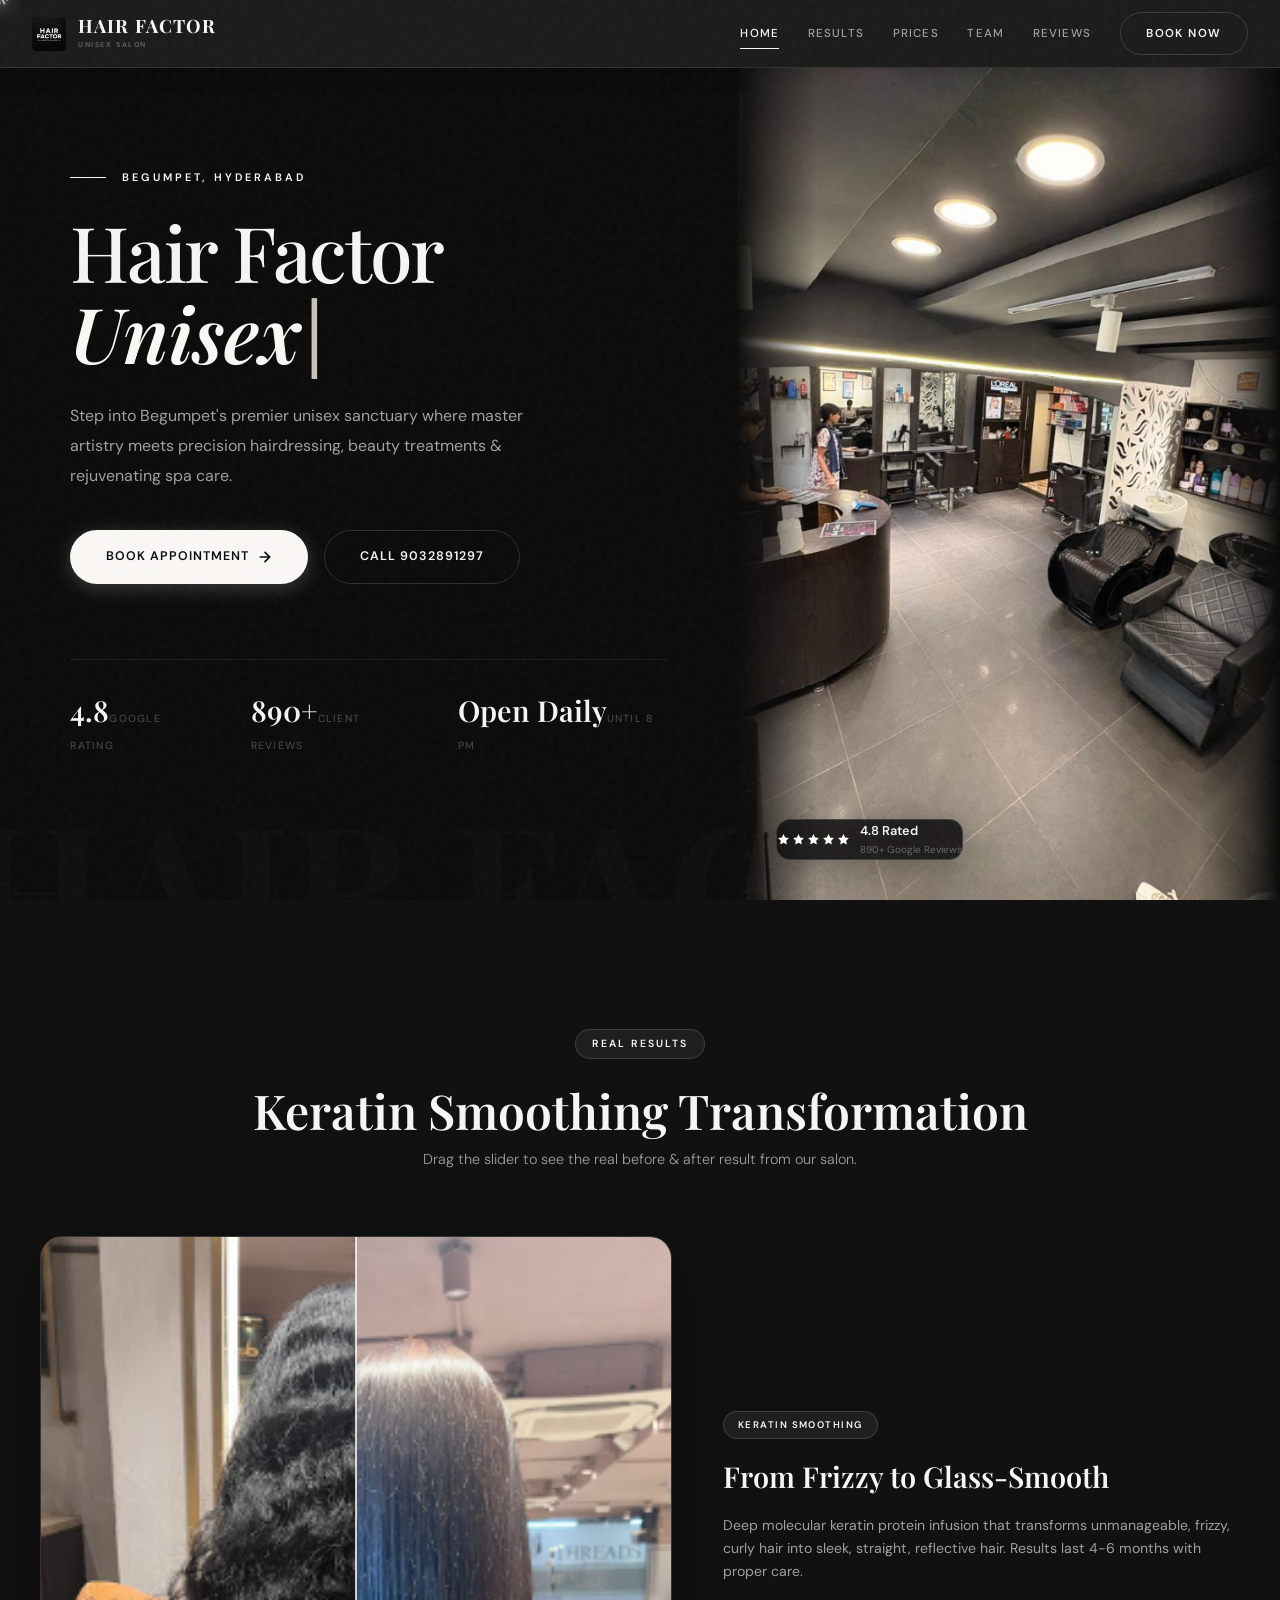
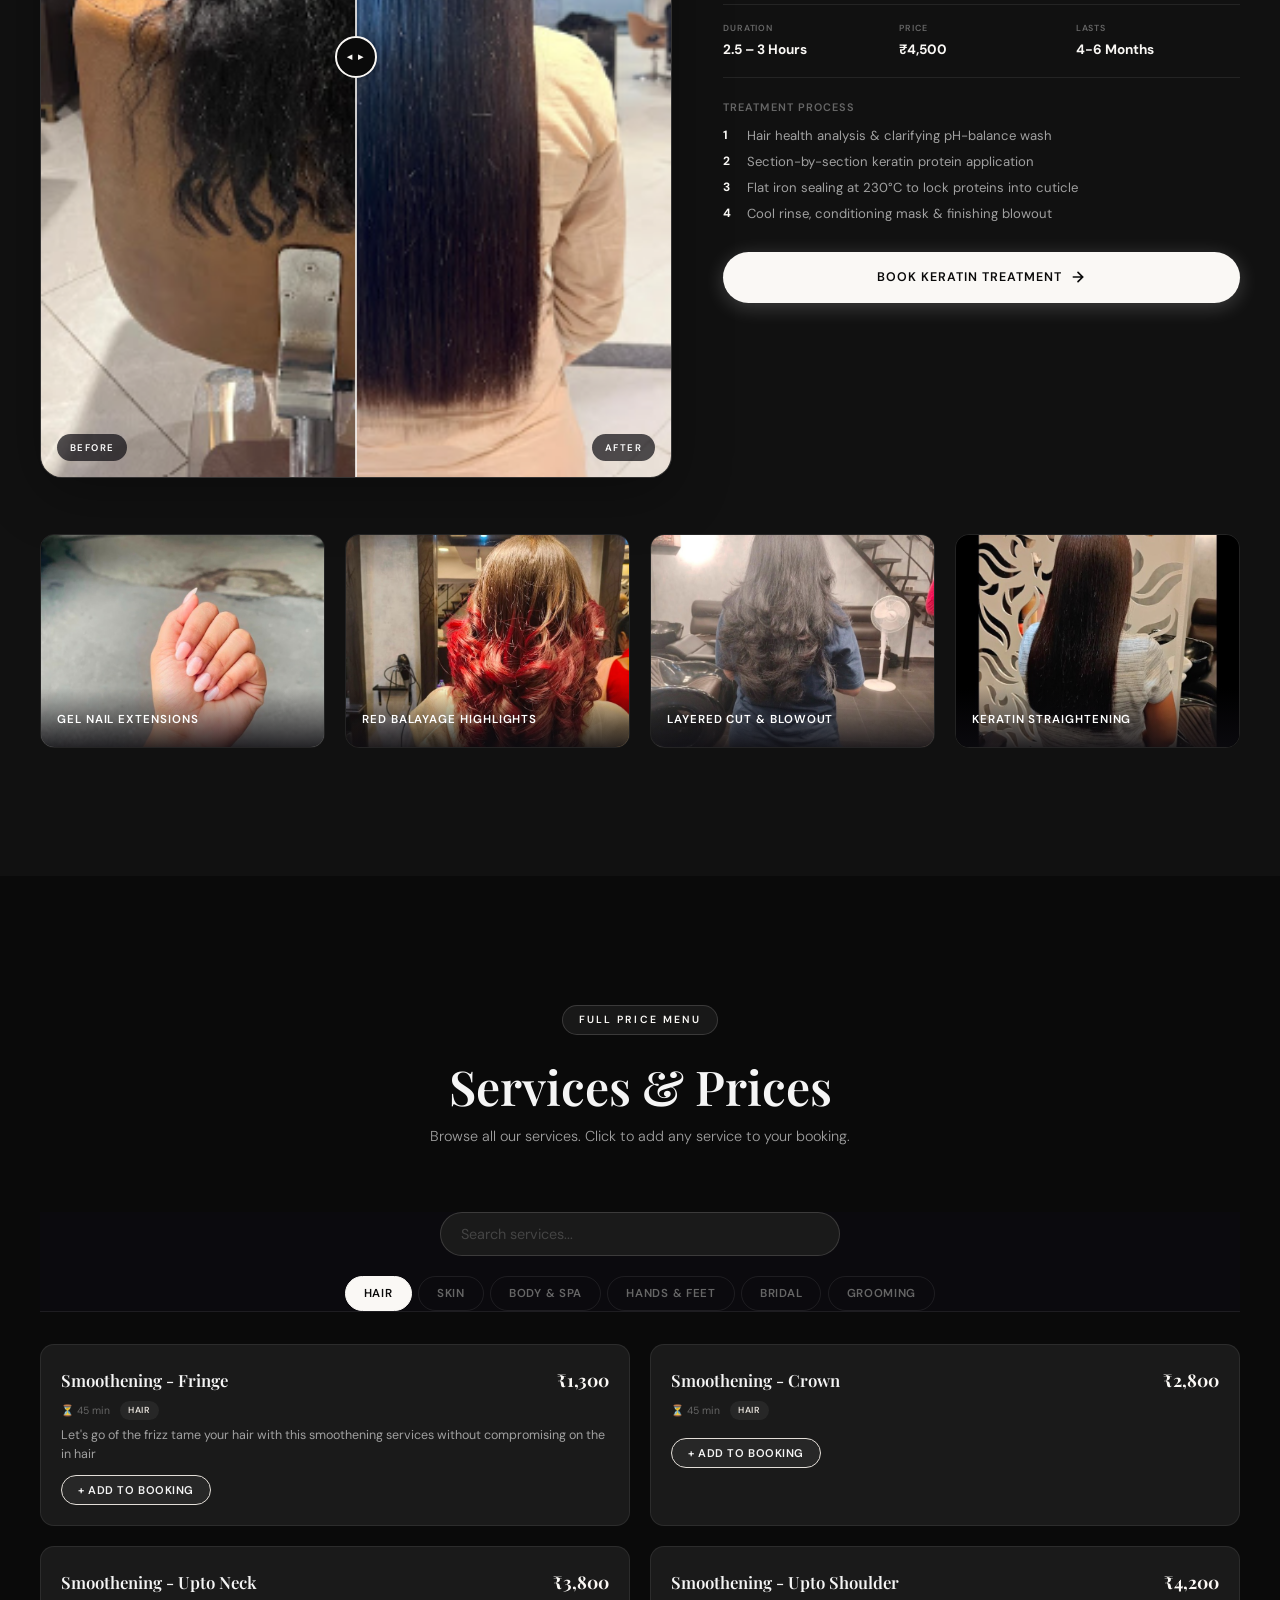
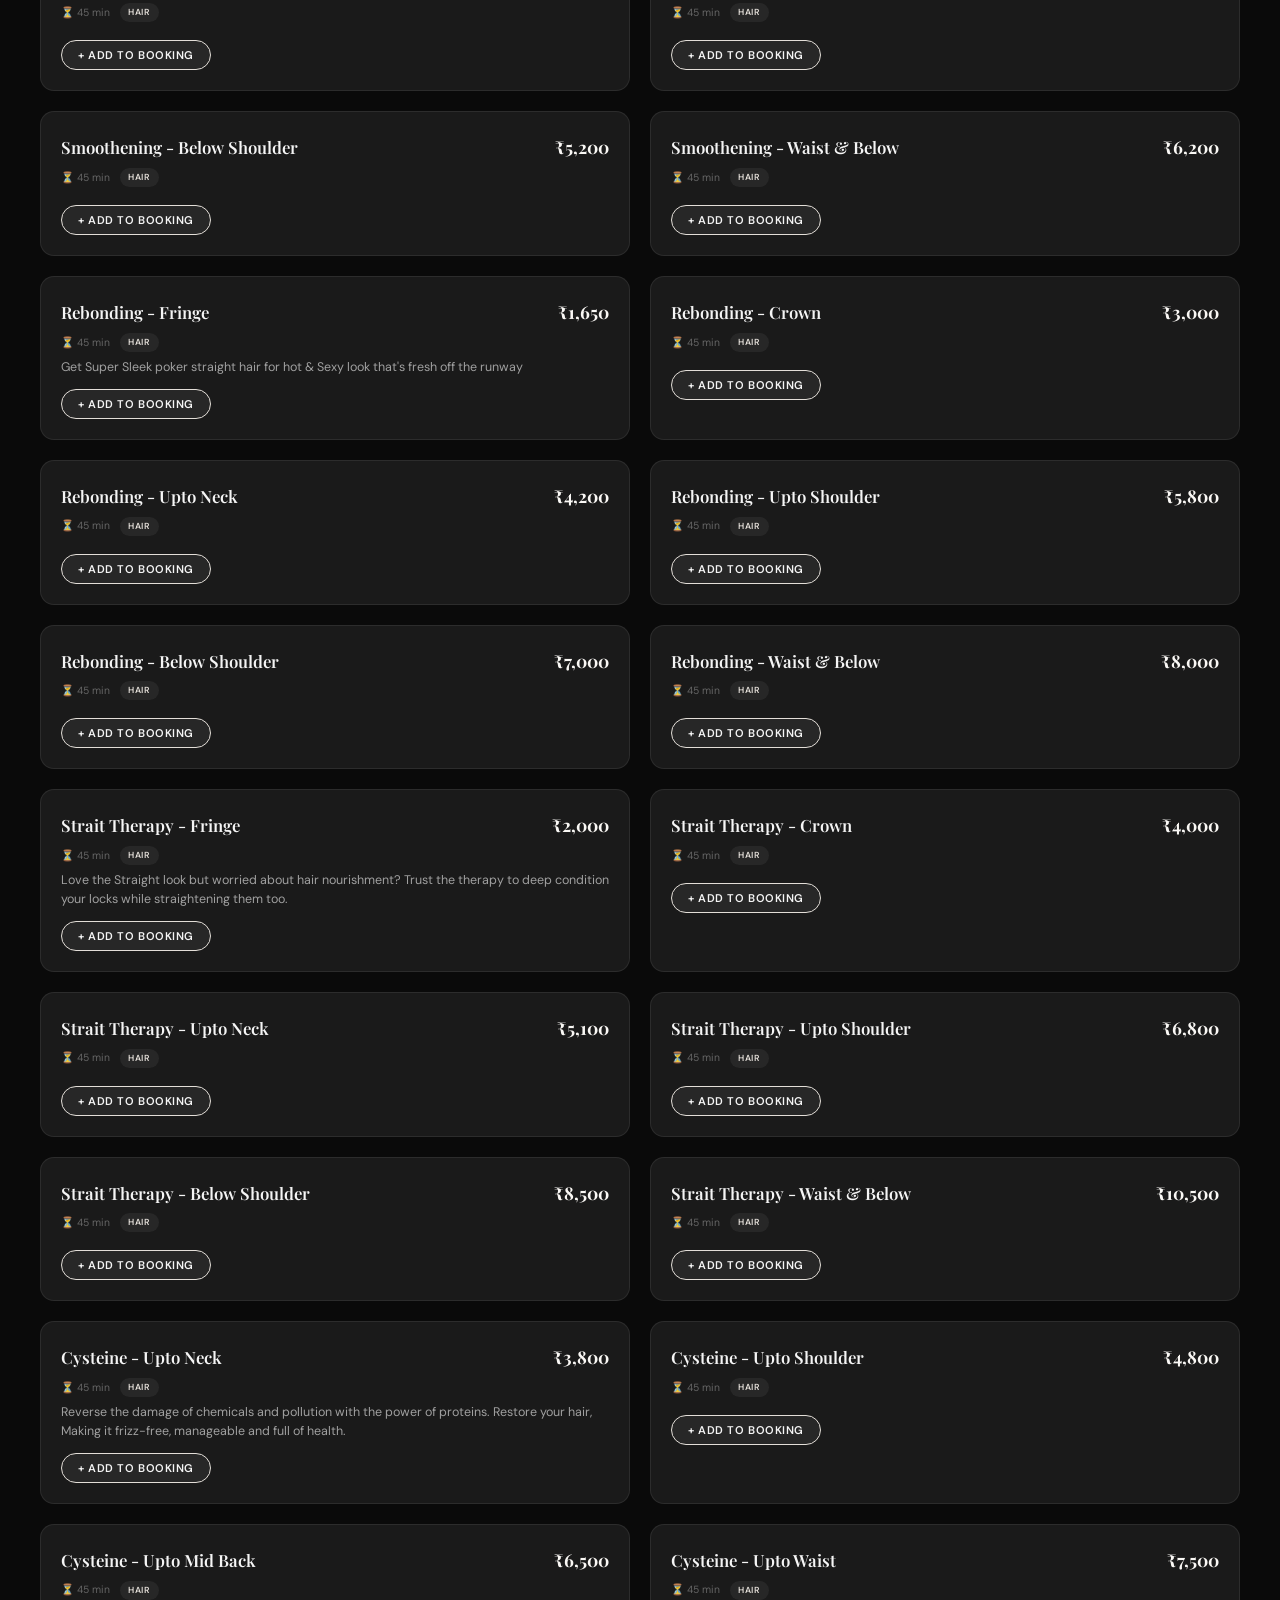
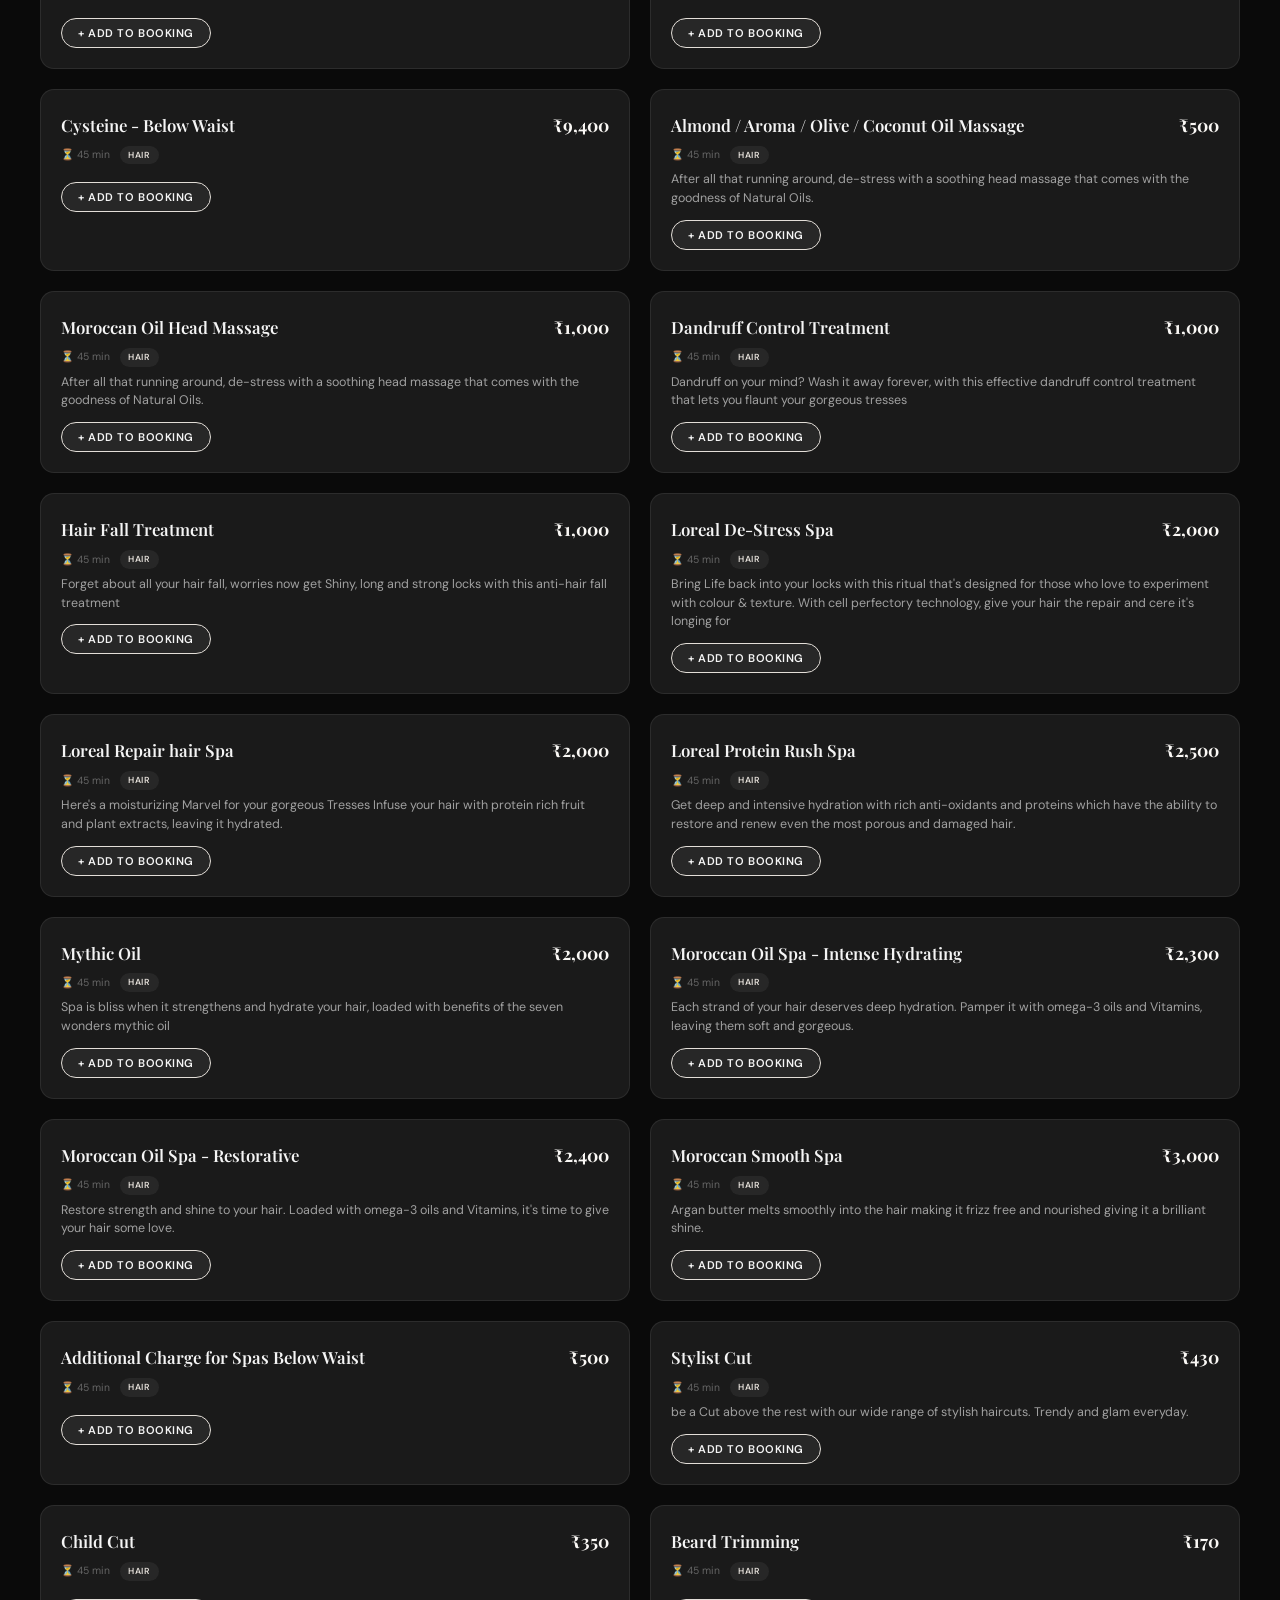
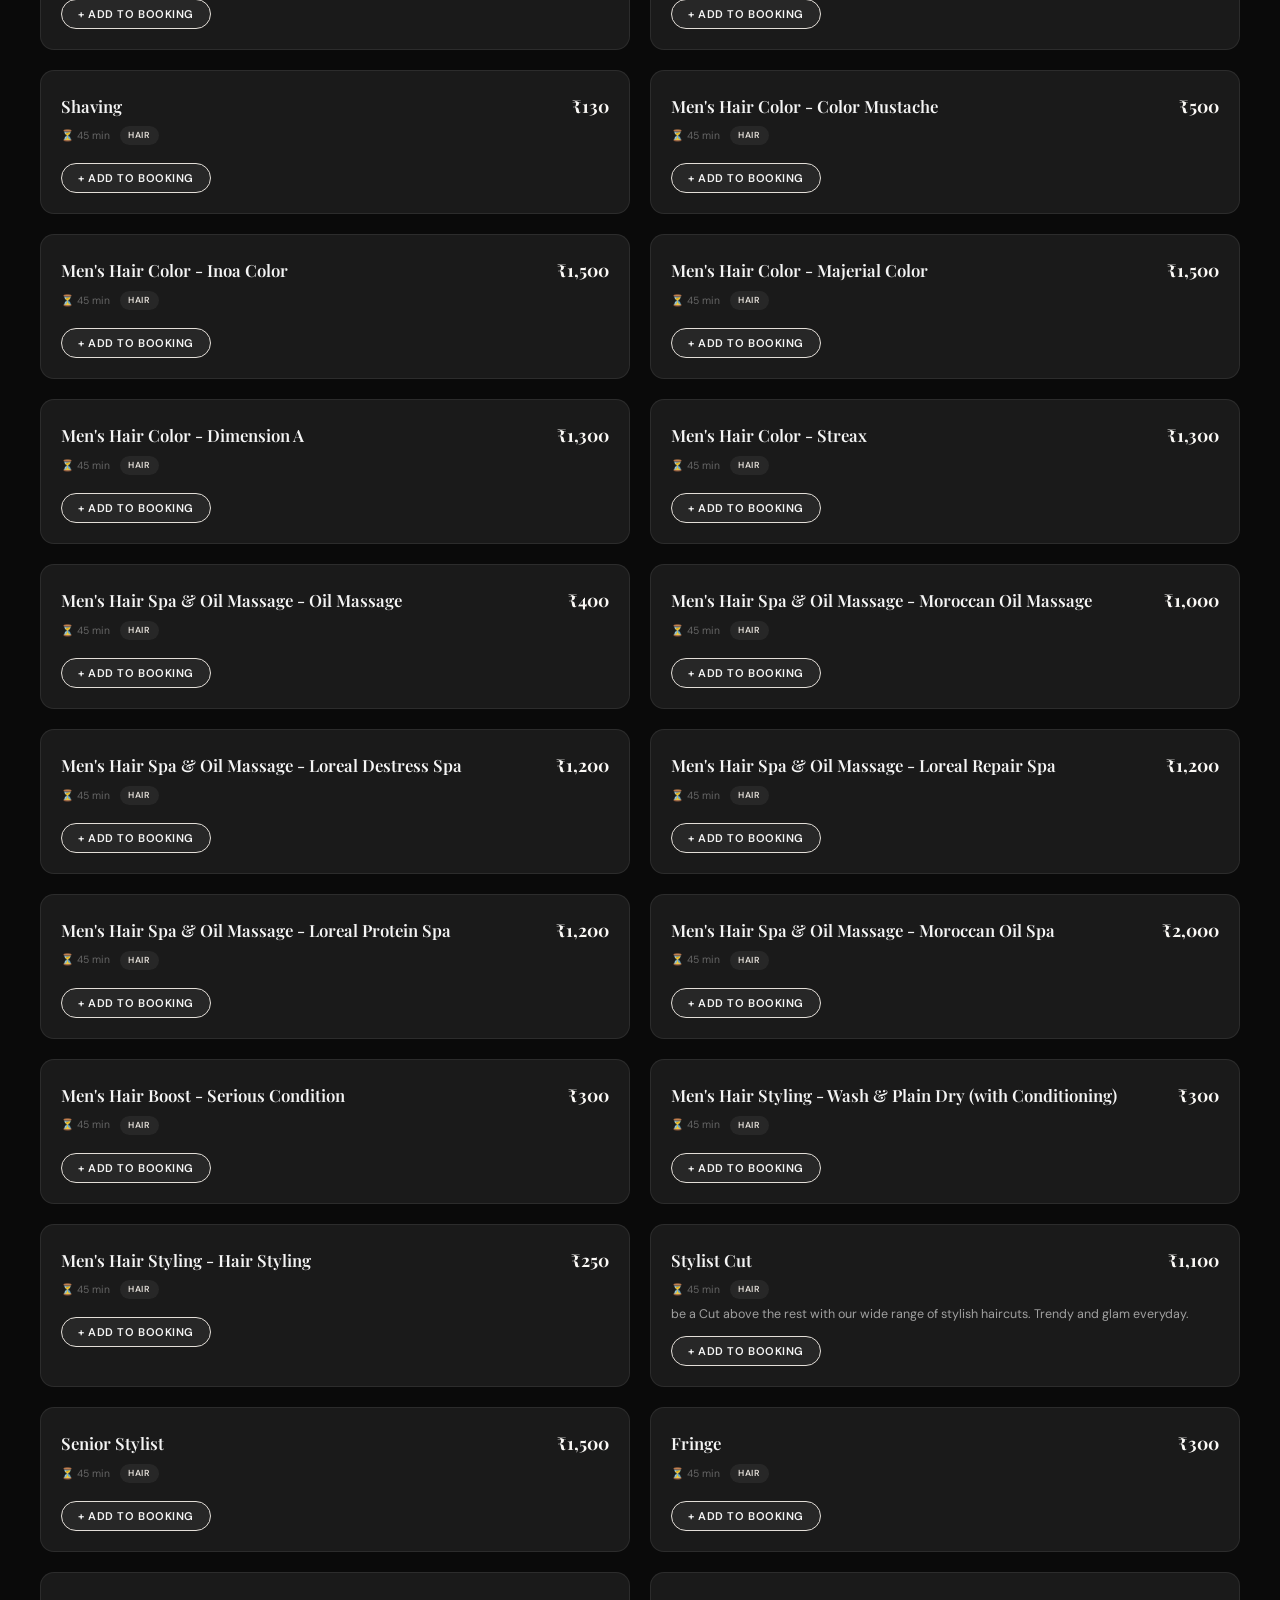
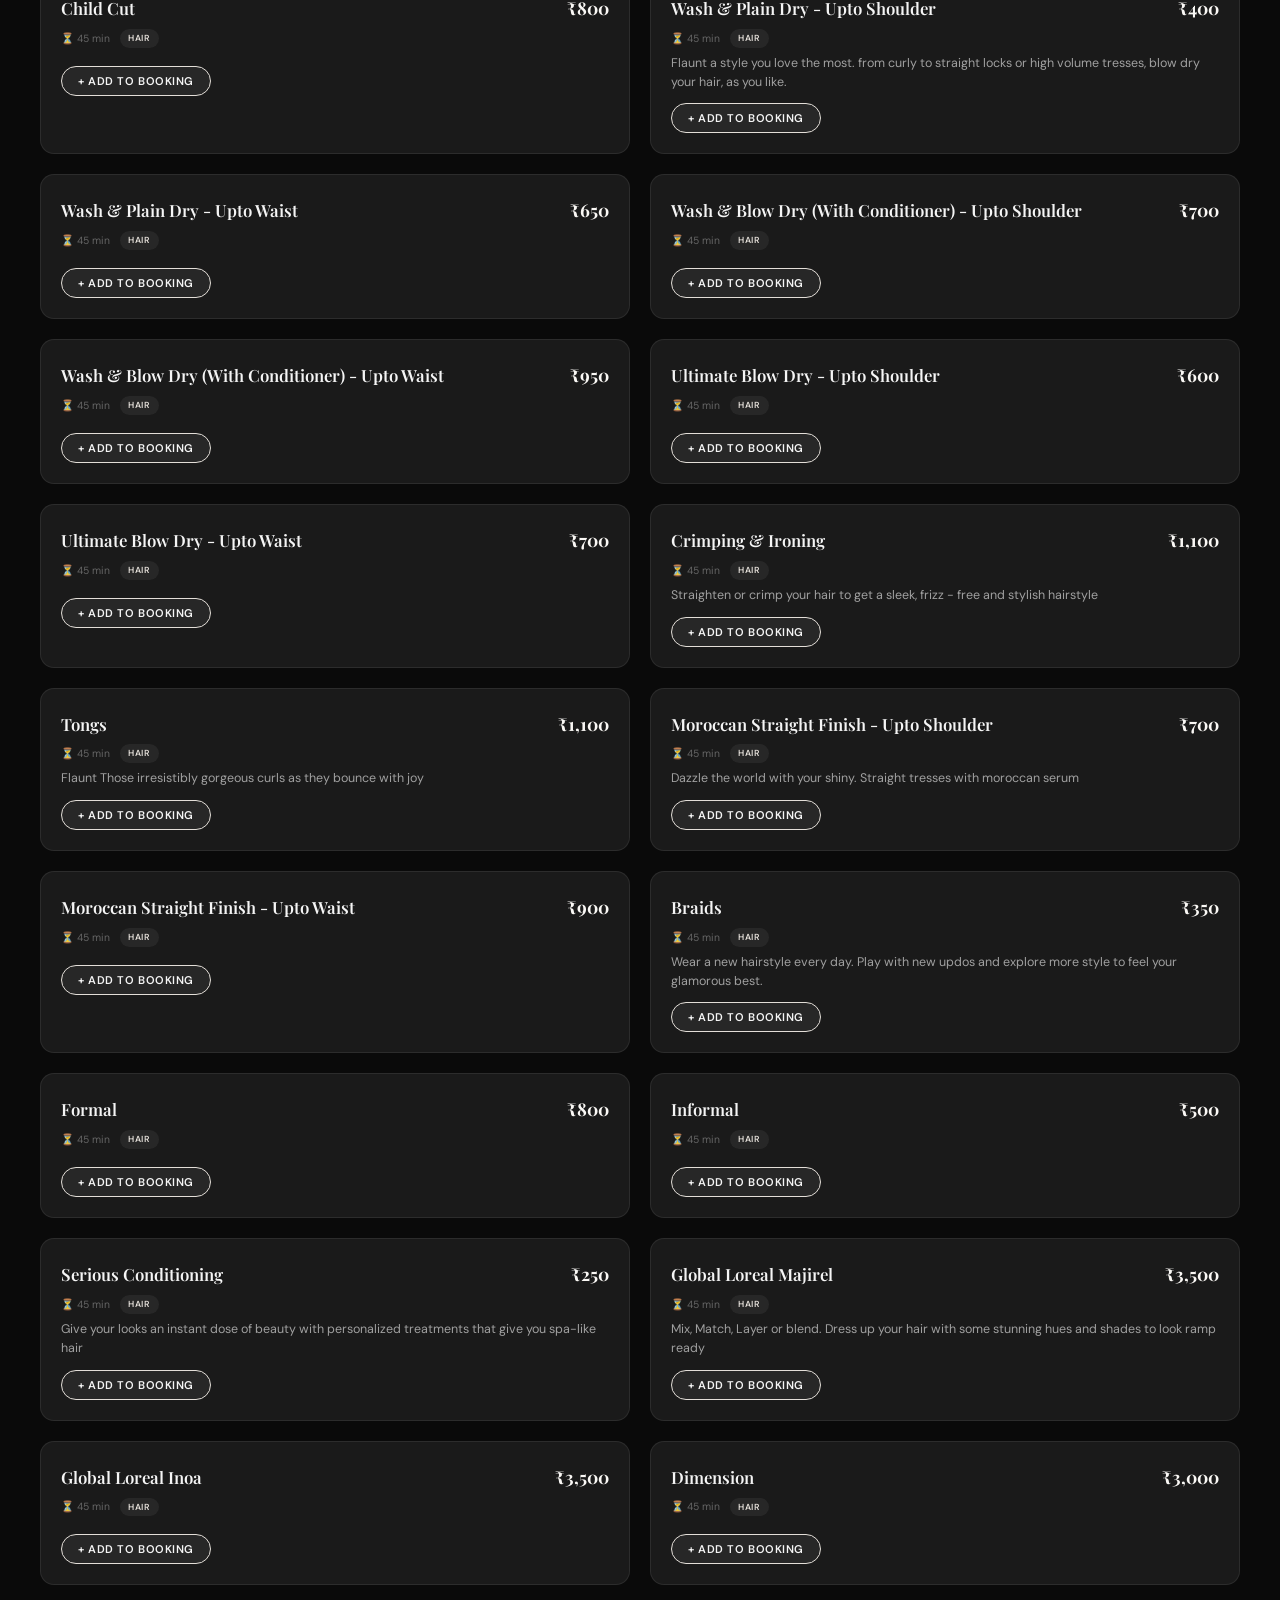
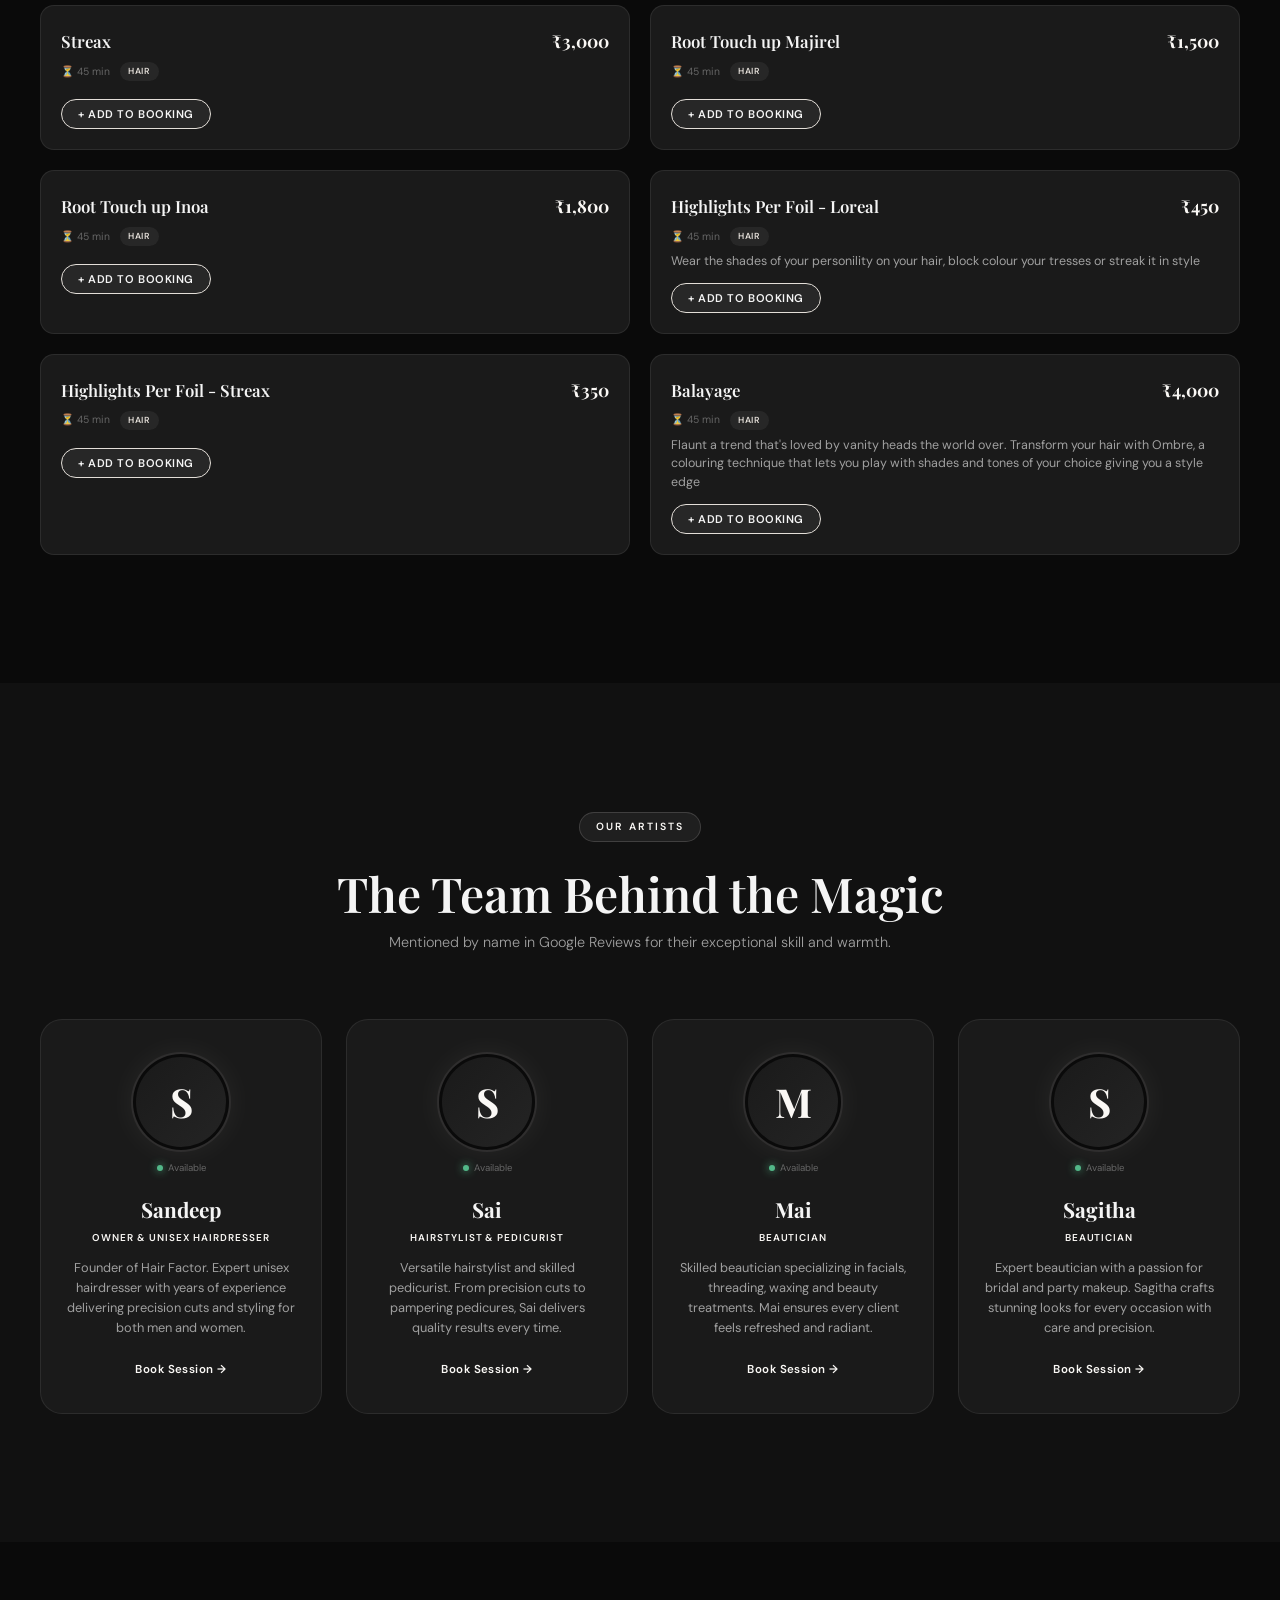
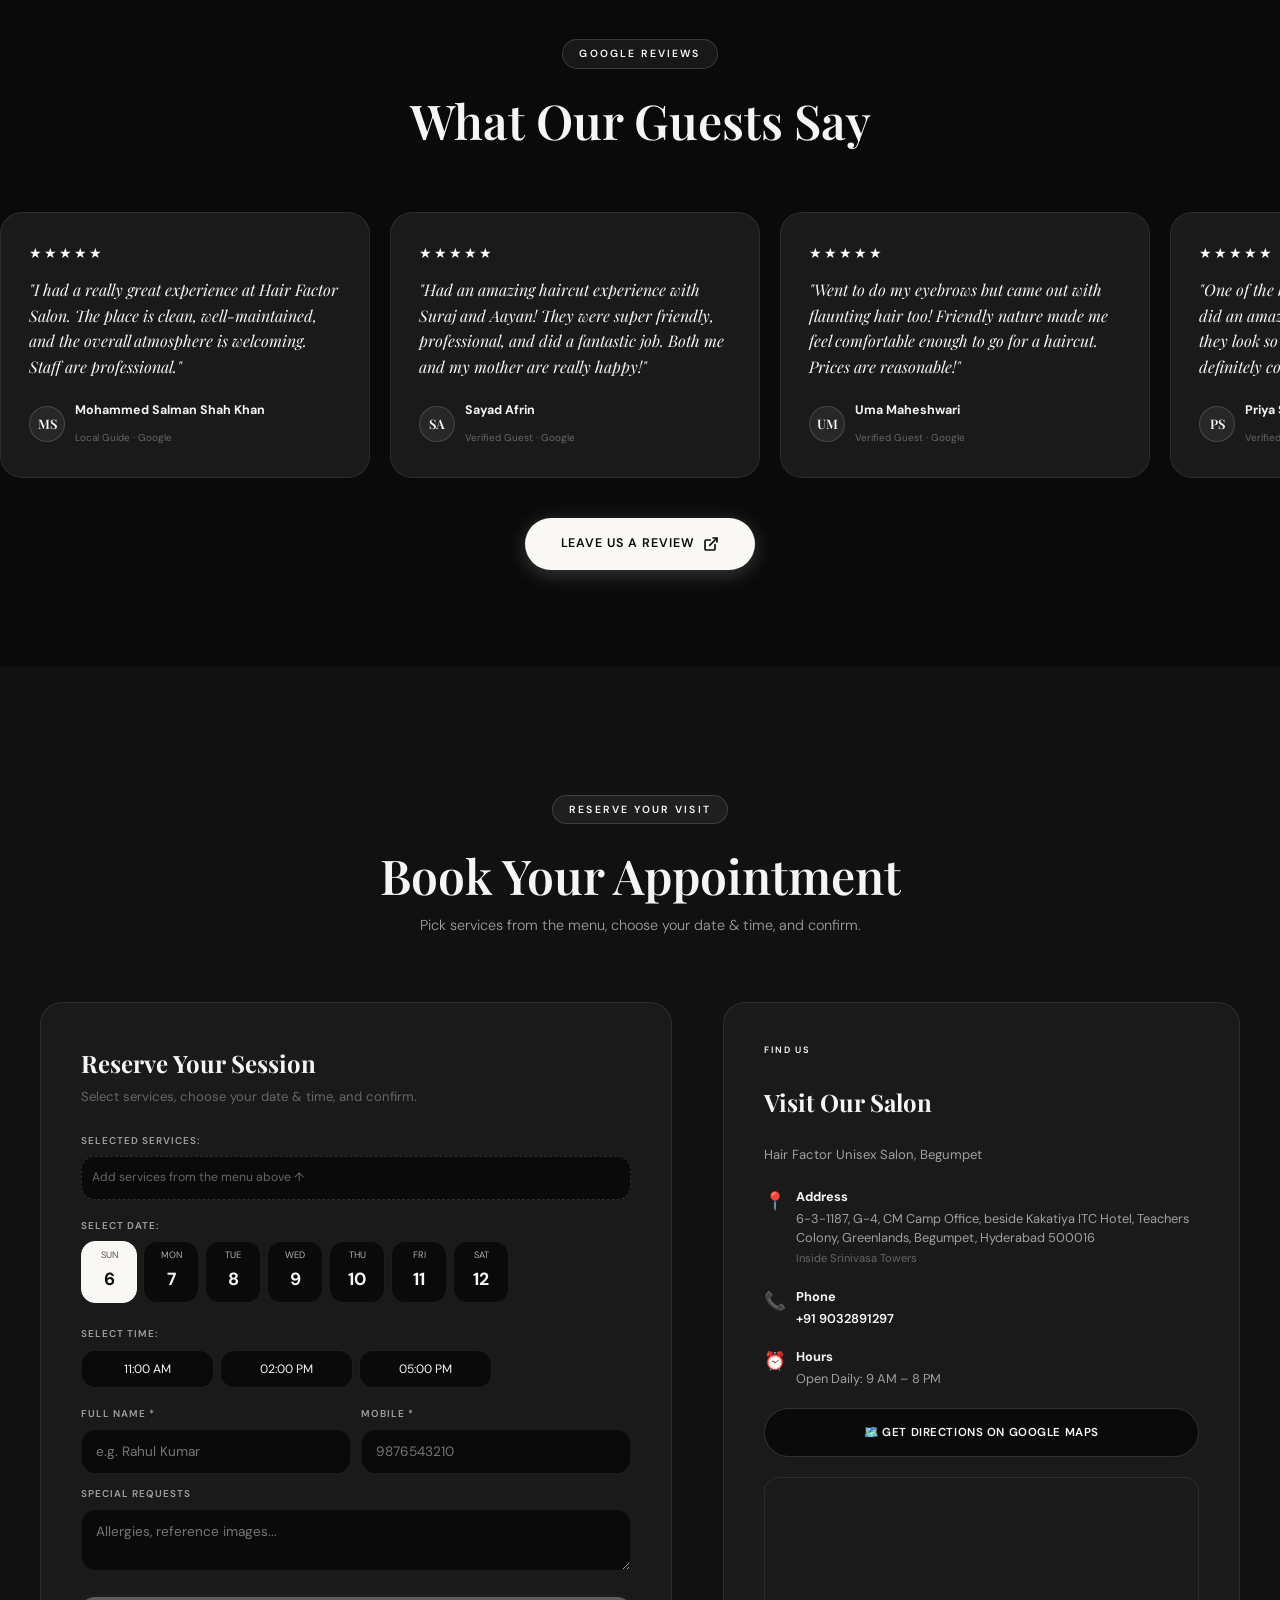
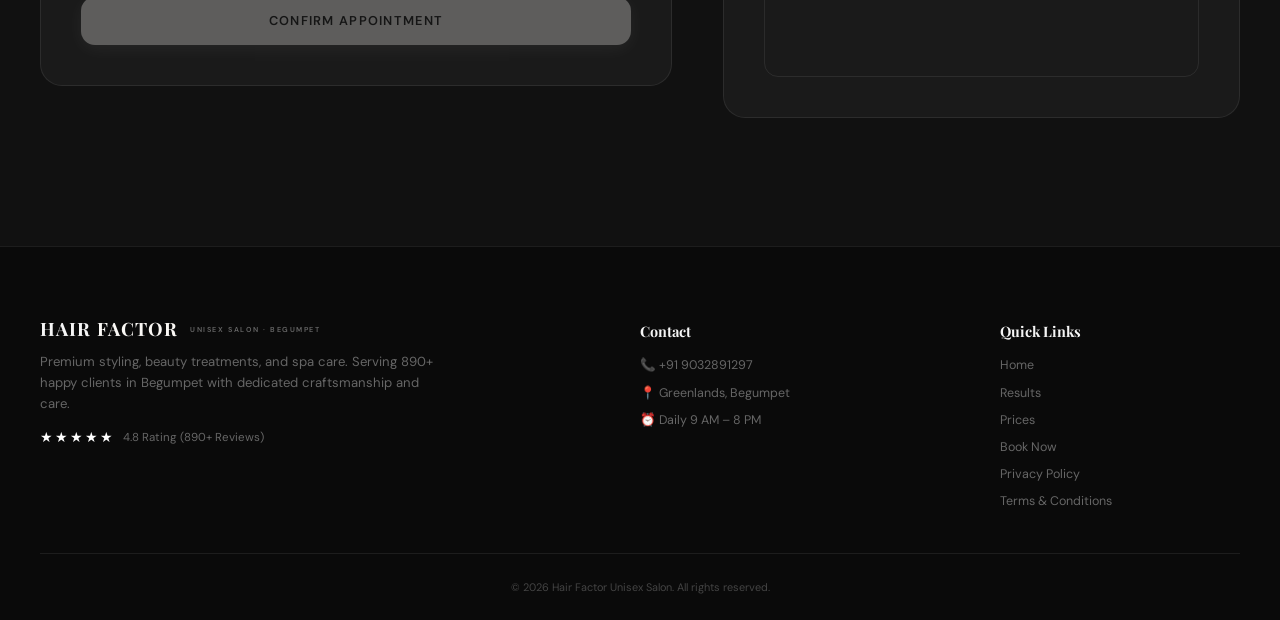
==== commit 2b4305c4: "Add files via upload" ====
--- a/UPLOAD_THESE_FILES_TO_GITHUB/index.html
+++ b/UPLOAD_THESE_FILES_TO_GITHUB/index.html
@@ -1,499 +1,499 @@
-<!DOCTYPE html>
-<html lang="en">
-<head>
-    <meta charset="UTF-8">
-    <meta name="viewport" content="width=device-width, initial-scale=1.0">
-    <title>Hair Factor Unisex Salon | Premium Salon · Begumpet, Hyderabad</title>
-    <meta name="description" content="Begumpet's most trusted unisex salon — keratin treatments, hair coloring, beauty services & spa. 4.8★ by 890+ clients. Book your appointment online.">
-    <link rel="preconnect" href="https://fonts.googleapis.com">
-    <link rel="preconnect" href="https://fonts.gstatic.com" crossorigin>
-    <link href="https://fonts.googleapis.com/css2?family=Playfair+Display:ital,wght@0,400;0,500;0,600;0,700;0,800;1,400;1,500&family=DM+Sans:ital,opsz,wght@0,9..40,300;0,9..40,400;0,9..40,500;0,9..40,600;0,9..40,700;1,9..40,300;1,9..40,400&display=swap" rel="stylesheet">
-    <link rel="icon" type="image/svg+xml" href="data:image/svg+xml,<svg xmlns='http://www.w3.org/2000/svg' viewBox='0 0 100 100'><text y='.9em' font-size='90'>✂️</text></svg>">
-    <link rel="stylesheet" href="style.css">
-</head>
-<body data-cursor="default">
-    <div class="noise-bg"></div>
-    <div class="cursor-glow" id="cursorGlow"></div>
-
-    <!-- Comb Cursor -->
-    <div class="cursor-comb" id="cursorComb">
-        <svg viewBox="0 0 36 36" fill="none" xmlns="http://www.w3.org/2000/svg">
-            <defs>
-                <linearGradient id="combGrad" x1="0" y1="0" x2="0" y2="1">
-                    <stop offset="0%" stop-color="#ffffff"/>
-                    <stop offset="100%" stop-color="#cccccc"/>
-                </linearGradient>
-            </defs>
-            <rect x="3" y="1" width="30" height="9" rx="4" fill="url(#combGrad)" opacity="0.95"/>
-            <rect x="3" y="1" width="30" height="9" rx="4" fill="none" stroke="#ffffff" stroke-width="0.5" opacity="0.4"/>
-            <rect x="6" y="10" width="2" height="11" rx="1" fill="url(#combGrad)" opacity="0.9"/>
-            <rect x="10.5" y="10" width="2" height="14" rx="1" fill="url(#combGrad)" opacity="0.9"/>
-            <rect x="15" y="10" width="2" height="12" rx="1" fill="url(#combGrad)" opacity="0.9"/>
-            <rect x="19.5" y="10" width="2" height="15" rx="1" fill="url(#combGrad)" opacity="0.9"/>
-            <rect x="24" y="10" width="2" height="13" rx="1" fill="url(#combGrad)" opacity="0.9"/>
-            <rect x="28.5" y="10" width="2" height="10" rx="1" fill="url(#combGrad)" opacity="0.9"/>
-        </svg>
-    </div>
-
-    <!-- ══════ FLOATING GLASS NAVBAR ══════ -->
-    <nav class="navbar" id="navbar">
-        <div class="nav-inner">
-            <a href="#home" class="nav-brand" data-cursor-interact>
-                <img src="assets/images/logo.jpg" alt="Hair Factor Unisex Salon" class="nav-logo">
-                <div class="nav-brand-text">
-                    <div class="brand-name">HAIR <span>FACTOR</span></div>
-                    <div class="brand-sub">UNISEX SALON</div>
-                </div>
-            </a>
-            <div class="nav-links">
-                <a href="#home" class="active" data-cursor-interact>Home</a>
-                <a href="#transformation" data-cursor-interact>Results</a>
-                <a href="#menu" data-cursor-interact>Prices</a>
-                <a href="#team" data-cursor-interact>Team</a>
-                <a href="#reviews" data-cursor-interact>Reviews</a>
-                <a href="#booking" class="nav-book" data-cursor-interact>Book Now</a>
-            </div>
-            <button class="hamburger" id="hamburger" aria-label="Menu" data-cursor-interact>
-                <span></span><span></span><span></span>
-            </button>
-        </div>
-    </nav>
-
-    <!-- Mobile Drawer -->
-    <div class="mobile-overlay" id="mobileOverlay"></div>
-    <div class="mobile-drawer" id="mobileDrawer">
-        <a href="#home" class="drawer-link">Home</a>
-        <a href="#transformation" class="drawer-link">Results</a>
-        <a href="#menu" class="drawer-link">Prices</a>
-        <a href="#team" class="drawer-link">Team</a>
-        <a href="#reviews" class="drawer-link">Reviews</a>
-        <a href="#booking" class="drawer-link drawer-cta">Book Appointment</a>
-        <div class="drawer-phone">
-            <p>Call us directly:</p>
-            <a href="tel:+919618361142">+91 96183 61142</a>
-        </div>
-    </div>
-
-    <!-- ══════ HERO ══════ -->
-    <section class="hero" id="home">
-        <!-- Left: Text Side -->
-        <div class="hero-text">
-            <div class="hero-sunbeam" aria-hidden="true"></div>
-            <div class="hero-watermark">HAIR FACTOR</div>
-
-            <span class="hero-eyebrow anim-up">Begumpet, Hyderabad</span>
-
-            <h1 class="hero-h1 anim-up d1">
-                Hair Factor<br><em id="typewriter" class="editorial-pulse">Unisex Salon.</em>
-            </h1>
-
-            <p class="hero-p anim-up d2">
-                Step into Begumpet's premier unisex sanctuary where master artistry meets precision hairdressing, beauty treatments & rejuvenating spa care.
-            </p>
-
-            <div class="hero-ctas anim-up d3">
-                <a href="#booking" class="btn-primary" data-cursor-interact>
-                    Book Appointment
-                    <svg width="16" height="16" viewBox="0 0 24 24" fill="none" stroke="currentColor" stroke-width="2.5" stroke-linecap="round"><path d="M5 12h14M12 5l7 7-7 7"/></svg>
-                </a>
-                <a href="tel:+919618361142" class="btn-outline" data-cursor-interact>Call 96183 61142</a>
-            </div>
-
-            <div class="hero-stats anim-up d4">
-                <div class="hero-stat"><span class="val">4.8</span><span class="lab">Google Rating</span></div>
-                <div class="hero-stat"><span class="val">890+</span><span class="lab">Client Reviews</span></div>
-                <div class="hero-stat"><span class="val">Open Daily</span><span class="lab">Until 8 PM</span></div>
-            </div>
-        </div>
-
-        <!-- Right: Full Bleed Visual -->
-        <div class="hero-visual anim-up d2">
-            <img src="assets/images/salon_interior_real.jpg" alt="Hair Factor Unisex Salon — real salon interior with styling stations and wash basins" loading="eager">
-
-            <div class="hero-badge" data-cursor-interact>
-                <div class="badge-stars">
-                    <svg viewBox="0 0 24 24"><polygon points="12 2 15.09 8.26 22 9.27 17 14.14 18.18 21.02 12 17.77 5.82 21.02 7 14.14 2 9.27 8.91 8.26 12 2"/></svg>
-                    <svg viewBox="0 0 24 24"><polygon points="12 2 15.09 8.26 22 9.27 17 14.14 18.18 21.02 12 17.77 5.82 21.02 7 14.14 2 9.27 8.91 8.26 12 2"/></svg>
-                    <svg viewBox="0 0 24 24"><polygon points="12 2 15.09 8.26 22 9.27 17 14.14 18.18 21.02 12 17.77 5.82 21.02 7 14.14 2 9.27 8.91 8.26 12 2"/></svg>
-                    <svg viewBox="0 0 24 24"><polygon points="12 2 15.09 8.26 22 9.27 17 14.14 18.18 21.02 12 17.77 5.82 21.02 7 14.14 2 9.27 8.91 8.26 12 2"/></svg>
-                    <svg viewBox="0 0 24 24"><polygon points="12 2 15.09 8.26 22 9.27 17 14.14 18.18 21.02 12 17.77 5.82 21.02 7 14.14 2 9.27 8.91 8.26 12 2"/></svg>
-                </div>
-                <div><strong>4.8 Rated</strong><small>890+ Google Reviews</small></div>
-            </div>
-        </div>
-    </section>
-
-    <!-- Floating upcoming badge (outside hero) -->
-    <div class="upcoming-badge hidden" id="upcomingBadge">
-        <span class="ub-pulse"></span>
-        <div class="ub-body">
-            <p id="badgeText"></p>
-            <button id="cancelBadgeBtn" class="ub-cancel" data-cursor-interact>Cancel</button>
-        </div>
-    </div>
-
-    <!-- ══════ BEFORE / AFTER TRANSFORMATION ══════ -->
-    <section class="transform-section" id="transformation">
-        <div class="container">
-            <div class="sec-head">
-                <span class="sec-label reveal">Real Results</span>
-                <h2 class="sec-title reveal d1">Keratin Smoothing Transformation</h2>
-                <p class="sec-desc reveal d2">Drag the slider to see the real before & after result from our salon.</p>
-            </div>
-
-            <div class="transform-layout">
-                <!-- Before/After Slider -->
-                <div class="ba-container reveal">
-                    <div class="ba-wrapper" id="baWrapper">
-                        <div class="ba-img-layer ba-after">
-                            <img src="assets/images/before_after_keratin.png" alt="After Keratin Treatment" id="baAfterImg">
-                        </div>
-                        <div class="ba-img-layer ba-before" id="baBefore">
-                            <img src="assets/images/before_after_keratin.png" alt="Before Keratin Treatment" id="baBeforeImg">
-                        </div>
-                        <div class="ba-handle" id="baHandle">
-                            <div class="ba-handle-line"></div>
-                            <div class="ba-handle-knob">◂ ▸</div>
-                            <div class="ba-handle-line"></div>
-                        </div>
-                        <input type="range" min="0" max="100" value="50" class="ba-range" id="baRange" aria-label="Before After Comparison Slider">
-                        <span class="ba-label ba-label-before">Before</span>
-                        <span class="ba-label ba-label-after">After</span>
-                    </div>
-                </div>
-
-                <!-- Info Card -->
-                <div class="transform-info reveal d1">
-                    <div class="ti-badge">Keratin Smoothing</div>
-                    <h3>From Frizzy to Glass-Smooth</h3>
-                    <p>Deep molecular keratin protein infusion that transforms unmanageable, frizzy, curly hair into sleek, straight, reflective hair. Results last 4-6 months with proper care.</p>
-
-                    <div class="ti-details">
-                        <div class="ti-detail">
-                            <span class="td-label">Duration</span>
-                            <strong>2.5 – 3 Hours</strong>
-                        </div>
-                        <div class="ti-detail">
-                            <span class="td-label">Price</span>
-                            <strong>₹4,500</strong>
-                        </div>
-                        <div class="ti-detail">
-                            <span class="td-label">Lasts</span>
-                            <strong>4-6 Months</strong>
-                        </div>
-                    </div>
-
-                    <div class="ti-steps">
-                        <h4>Treatment Process</h4>
-                        <ol>
-                            <li>Hair health analysis & clarifying pH-balance wash</li>
-                            <li>Section-by-section keratin protein application</li>
-                            <li>Flat iron sealing at 230°C to lock proteins into cuticle</li>
-                            <li>Cool rinse, conditioning mask & finishing blowout</li>
-                        </ol>
-                    </div>
-
-                    <a href="#booking" class="btn-primary btn-full" data-cursor-interact>
-                        Book Keratin Treatment
-                        <svg width="16" height="16" viewBox="0 0 24 24" fill="none" stroke="currentColor" stroke-width="2.5" stroke-linecap="round"><path d="M5 12h14M12 5l7 7-7 7"/></svg>
-                    </a>
-                </div>
-            </div>
-
-            <!-- Results Gallery — Real Salon Work -->
-            <div class="gallery-row">
-                <div class="gallery-card reveal" data-cursor-interact>
-                    <img src="assets/images/nail_art_result.jpg" alt="Nail Extensions — Nude Gel Set" loading="lazy">
-                    <div class="gc-overlay">
-                        <span>Gel Nail Extensions</span>
-                    </div>
-                </div>
-                <div class="gallery-card reveal d1" data-cursor-interact>
-                    <img src="assets/images/hair_color_red.jpg" alt="Red Balayage Highlights" loading="lazy">
-                    <div class="gc-overlay">
-                        <span>Red Balayage Highlights</span>
-                    </div>
-                </div>
-                <div class="gallery-card reveal d2" data-cursor-interact>
-                    <img src="assets/images/hair_layered_result.jpg" alt="Layered Haircut Result" loading="lazy">
-                    <div class="gc-overlay">
-                        <span>Layered Cut & Blowout</span>
-                    </div>
-                </div>
-                <div class="gallery-card reveal" data-cursor-interact>
-                    <img src="assets/images/keratin_straight_result.jpg" alt="Keratin Straightening Result" loading="lazy">
-                    <div class="gc-overlay">
-                        <span>Keratin Straightening</span>
-                    </div>
-                </div>
-            </div>
-        </div>
-    </section>
-
-    <!-- ══════ SERVICES MENU ══════ -->
-    <section class="menu-section" id="menu">
-        <div class="container">
-            <div class="sec-head">
-                <span class="sec-label reveal">Full Price Menu</span>
-                <h2 class="sec-title reveal d1">Services & Prices</h2>
-                <p class="sec-desc reveal d2">Browse all our services. Click to add any service to your booking.</p>
-            </div>
-
-            <div class="menu-tabs-container">
-                <input type="text" class="menu-search" id="menuSearch" placeholder="Search services..." autocomplete="off">
-                <div class="menu-tabs" id="menuTabs">
-                    <button class="menu-tab active" data-cat="hair" data-cursor-interact>Hair</button>
-                    <button class="menu-tab" data-cat="skin" data-cursor-interact>Skin</button>
-                    <button class="menu-tab" data-cat="body" data-cursor-interact>Body & Spa</button>
-                    <button class="menu-tab" data-cat="nails" data-cursor-interact>Hands & Feet</button>
-                    <button class="menu-tab" data-cat="bridal" data-cursor-interact>Bridal</button>
-                    <button class="menu-tab" data-cat="grooming" data-cursor-interact>Grooming</button>
-                </div>
-            </div>
-
-            <div class="menu-grid" id="menuGrid"></div>
-        </div>
-    </section>
-
-    <!-- ══════ TEAM ══════ -->
-    <section class="team-section" id="team">
-        <div class="container">
-            <div class="sec-head">
-                <span class="sec-label reveal">Our Artists</span>
-                <h2 class="sec-title reveal d1">The Team Behind the Magic</h2>
-                <p class="sec-desc reveal d2">Mentioned by name in Google Reviews for their exceptional skill and warmth.</p>
-            </div>
-
-            <div class="team-grid">
-                <div class="team-card reveal" data-cursor-interact>
-                    <div class="tc-avatar-area">
-                        <div class="tc-avatar-ring"><div class="tc-initials">S</div></div>
-                        <span class="tc-status"><span class="status-dot"></span> Available</span>
-                    </div>
-                    <h3>Sandeep</h3>
-                    <span class="tc-role">Owner & Unisex Hairdresser</span>
-                    <p>Founder of Hair Factor. Expert unisex hairdresser with years of experience delivering precision cuts and styling for both men and women.</p>
-                    <button class="btn-book-stylist select-stylist-quick" data-cursor-interact>Book Session →</button>
-                </div>
-                <div class="team-card reveal d1" data-cursor-interact>
-                    <div class="tc-avatar-area">
-                        <div class="tc-avatar-ring"><div class="tc-initials">S</div></div>
-                        <span class="tc-status"><span class="status-dot"></span> Available</span>
-                    </div>
-                    <h3>Sai</h3>
-                    <span class="tc-role">Hairstylist & Pedicurist</span>
-                    <p>Versatile hairstylist and skilled pedicurist. From precision cuts to pampering pedicures, Sai delivers quality results every time.</p>
-                    <button class="btn-book-stylist select-stylist-quick" data-cursor-interact>Book Session →</button>
-                </div>
-                <div class="team-card reveal d2" data-cursor-interact>
-                    <div class="tc-avatar-area">
-                        <div class="tc-avatar-ring"><div class="tc-initials">M</div></div>
-                        <span class="tc-status"><span class="status-dot"></span> Available</span>
-                    </div>
-                    <h3>Mai</h3>
-                    <span class="tc-role">Beautician</span>
-                    <p>Skilled beautician specializing in facials, threading, waxing and beauty treatments. Mai ensures every client feels refreshed and radiant.</p>
-                    <button class="btn-book-stylist select-stylist-quick" data-cursor-interact>Book Session →</button>
-                </div>
-                <div class="team-card reveal" data-cursor-interact>
-                    <div class="tc-avatar-area">
-                        <div class="tc-avatar-ring"><div class="tc-initials">S</div></div>
-                        <span class="tc-status"><span class="status-dot"></span> Available</span>
-                    </div>
-                    <h3>Sagitha</h3>
-                    <span class="tc-role">Beautician</span>
-                    <p>Expert beautician with a passion for bridal and party makeup. Sagitha crafts stunning looks for every occasion with care and precision.</p>
-                    <button class="btn-book-stylist select-stylist-quick" data-cursor-interact>Book Session →</button>
-                </div>
-            </div>
-        </div>
-    </section>
-
-    <!-- ══════ REVIEWS ══════ -->
-    <section class="reviews-section" id="reviews">
-        <div class="container">
-            <div class="sec-head">
-                <span class="sec-label reveal">Google Reviews</span>
-                <h2 class="sec-title reveal d1">What Our Guests Say</h2>
-            </div>
-        </div>
-        <div class="reviews-marquee">
-            <div class="reviews-track" id="reviewsTrack">
-                <div class="rev-card" data-cursor-interact>
-                    <div class="rev-stars">★★★★★</div>
-                    <blockquote>"I had a really great experience at Hair Factor Salon. The place is clean, well-maintained, and the overall atmosphere is welcoming. Staff are professional."</blockquote>
-                    <div class="rev-author"><div class="rev-av">MS</div><div><strong>Mohammed Salman Shah Khan</strong><span>Local Guide · Google</span></div></div>
-                </div>
-                <div class="rev-card" data-cursor-interact>
-                    <div class="rev-stars">★★★★★</div>
-                    <blockquote>"Had an amazing haircut experience with Suraj and Aayan! They were super friendly, professional, and did a fantastic job. Both me and my mother are really happy!"</blockquote>
-                    <div class="rev-author"><div class="rev-av">SA</div><div><strong>Sayad Afrin</strong><span>Verified Guest · Google</span></div></div>
-                </div>
-                <div class="rev-card" data-cursor-interact>
-                    <div class="rev-stars">★★★★★</div>
-                    <blockquote>"Went to do my eyebrows but came out with flaunting hair too! Friendly nature made me feel comfortable enough to go for a haircut. Prices are reasonable!"</blockquote>
-                    <div class="rev-author"><div class="rev-av">UM</div><div><strong>Uma Maheshwari</strong><span>Verified Guest · Google</span></div></div>
-                </div>
-                <div class="rev-card" data-cursor-interact>
-                    <div class="rev-stars">★★★★★</div>
-                    <blockquote>"One of the best salons in Begumpet. Ashok did an amazing job on my nail extensions — they look so natural and beautiful. Will definitely come back again!"</blockquote>
-                    <div class="rev-author"><div class="rev-av">PS</div><div><strong>Priya Sharma</strong><span>Verified Guest · Google</span></div></div>
-                </div>
-                <div class="rev-card" data-cursor-interact>
-                    <div class="rev-stars">★★★★★</div>
-                    <blockquote>"Got keratin treatment done here and the results are incredible! My frizzy hair is now so smooth and silky. The team is very knowledgeable and pricing is fair."</blockquote>
-                    <div class="rev-author"><div class="rev-av">RK</div><div><strong>Ramya Krishna</strong><span>Verified Guest · Google</span></div></div>
-                </div>
-                <!-- Duplicates for infinite loop -->
-                <div class="rev-card" data-cursor-interact>
-                    <div class="rev-stars">★★★★★</div>
-                    <blockquote>"I had a really great experience at Hair Factor Salon. The place is clean, well-maintained, and the overall atmosphere is welcoming. Staff are professional."</blockquote>
-                    <div class="rev-author"><div class="rev-av">MS</div><div><strong>Mohammed Salman Shah Khan</strong><span>Local Guide · Google</span></div></div>
-                </div>
-                <div class="rev-card" data-cursor-interact>
-                    <div class="rev-stars">★★★★★</div>
-                    <blockquote>"Had an amazing haircut experience with Suraj and Aayan! They were super friendly, professional, and did a fantastic job. Both me and my mother are really happy!"</blockquote>
-                    <div class="rev-author"><div class="rev-av">SA</div><div><strong>Sayad Afrin</strong><span>Verified Guest · Google</span></div></div>
-                </div>
-                <div class="rev-card" data-cursor-interact>
-                    <div class="rev-stars">★★★★★</div>
-                    <blockquote>"Went to do my eyebrows but came out with flaunting hair too! Friendly nature made me feel comfortable enough to go for a haircut. Prices are reasonable!"</blockquote>
-                    <div class="rev-author"><div class="rev-av">UM</div><div><strong>Uma Maheshwari</strong><span>Verified Guest · Google</span></div></div>
-                </div>
-                <div class="rev-card" data-cursor-interact>
-                    <div class="rev-stars">★★★★★</div>
-                    <blockquote>"One of the best salons in Begumpet. Ashok did an amazing job on my nail extensions — they look so natural and beautiful. Will definitely come back again!"</blockquote>
-                    <div class="rev-author"><div class="rev-av">PS</div><div><strong>Priya Sharma</strong><span>Verified Guest · Google</span></div></div>
-                </div>
-                <div class="rev-card" data-cursor-interact>
-                    <div class="rev-stars">★★★★★</div>
-                    <blockquote>"Got keratin treatment done here and the results are incredible! My frizzy hair is now so smooth and silky. The team is very knowledgeable and pricing is fair."</blockquote>
-                    <div class="rev-author"><div class="rev-av">RK</div><div><strong>Ramya Krishna</strong><span>Verified Guest · Google</span></div></div>
-                </div>
-            </div>
-        </div>
-        <div style="text-align:center;margin-top:2.5rem;">
-            <a href="https://search.google.com/local/writereview?placeid=ChIJ_ypKgQ-YyzsRGcAkVfC5AKo" target="_blank" rel="noopener" class="btn-primary" data-cursor-interact style="display:inline-flex;">
-                Leave Us a Review
-                <svg width="16" height="16" viewBox="0 0 24 24" fill="none" stroke="currentColor" stroke-width="2.5" stroke-linecap="round"><path d="M18 13v6a2 2 0 0 1-2 2H5a2 2 0 0 1-2-2V8a2 2 0 0 1 2-2h6M15 3h6v6M10 14L21 3"/></svg>
-            </a>
-        </div>
-    </section>
-
-    <!-- ══════ BOOKING & LOCATION ══════ -->
-    <section class="booking-section" id="booking">
-        <div class="container">
-            <div class="sec-head">
-                <span class="sec-label reveal">Reserve Your Visit</span>
-                <h2 class="sec-title reveal d1">Book Your Appointment</h2>
-                <p class="sec-desc reveal d2">Pick services from the menu, choose your date & time, and confirm.</p>
-            </div>
-
-            <div class="booking-grid">
-                <!-- Booking Form -->
-                <div class="book-card reveal">
-                    <h3>Reserve Your Session</h3>
-                    <p class="book-sub">Select services, choose your date & time, and confirm.</p>
-
-                    <div class="book-body">
-                        <div class="fb">
-                            <label>Selected Services:</label>
-                            <div class="selected-box" id="selectedServicesSummary">
-                                <p class="ph-text">Add services from the menu above ↑</p>
-                            </div>
-                        </div>
-
-                        <div class="fb">
-                            <label>Select Date:</label>
-                            <div class="date-row" id="dateScrollContainer"></div>
-                        </div>
-                        <div class="fb">
-                            <label>Select Time:</label>
-                            <div class="time-grid" id="timeSlotsContainer">
-                                <p class="ph-text">Pick a date first</p>
-                            </div>
-                        </div>
-                        <form id="salonBookingForm" onsubmit="return false;">
-                            <div class="fb-split">
-                                <div class="ff"><label for="userName">Full Name *</label><input type="text" id="userName" required placeholder="e.g. Rahul Kumar" data-cursor-interact></div>
-                                <div class="ff"><label for="userPhone">Mobile *</label><input type="tel" id="userPhone" required placeholder="9876543210" pattern="^[0-9\-\+\s]{10,15}$" data-cursor-interact></div>
-                            </div>
-                            <div class="ff"><label for="userNotes">Special Requests</label><textarea id="userNotes" rows="2" placeholder="Allergies, reference images..." data-cursor-interact></textarea></div>
-                            <button type="submit" class="btn-submit" id="submitBookingBtn" disabled data-cursor-interact>Confirm Appointment</button>
-                        </form>
-                    </div>
-
-                    <!-- Success -->
-                    <div class="book-success" id="successOverlay">
-                        <div class="bs-inner">
-                            <div class="bs-check"><svg viewBox="0 0 52 52"><circle cx="26" cy="26" r="25" fill="none"/><path fill="none" d="M14.1 27.2l7.1 7.2 16.7-16.8"/></svg></div>
-                            <h4>Appointment Confirmed!</h4>
-                            <p>Your booking receipt:</p>
-                            <div class="receipt">
-                                <p><strong>Booking ID:</strong> <span id="receiptId">HF-00000</span></p>
-                                <p><strong>Services:</strong> <span id="receiptServices">—</span></p>
-
-                                <p><strong>When:</strong> <span id="receiptWhen">—</span></p>
-                                <p><strong>Est. Total:</strong> <span id="receiptPrice">₹0</span></p>
-                            </div>
-                            <button class="btn-reset" id="resetBookingBtn" data-cursor-interact>Done & Book Another</button>
-                        </div>
-                    </div>
-                </div>
-
-                <!-- Location -->
-                <div class="loc-card reveal d1">
-                    <span class="loc-tag">Find Us</span>
-                    <h3>Visit Our Salon</h3>
-                    <p class="loc-branch">Hair Factor Unisex Salon, Begumpet</p>
-
-                    <div class="loc-items">
-                        <div class="loc-item"><span class="li-icon">📍</span><div><strong>Address</strong><p>6-3-1187, G-4, CM Camp Office, beside Kakatiya ITC Hotel, Teachers Colony, Greenlands, Begumpet, Hyderabad 500016</p><small>Inside Srinivasa Towers</small></div></div>
-                        <div class="loc-item"><span class="li-icon">📞</span><div><strong>Phone</strong><p><a href="tel:+919618361142" class="accent-link" data-cursor-interact>+91 96183 61142</a></p></div></div>
-                        <div class="loc-item"><span class="li-icon">⏰</span><div><strong>Hours</strong><p>Open Daily: 9 AM – 8 PM</p></div></div>
-                    </div>
-
-                    <a href="https://maps.google.com/?q=HAIR+FACTOR+UNISEX+SALON+NAIL+FACTOR+SALON+BEGUMPET" target="_blank" rel="noopener" class="btn-directions" data-cursor-interact>🗺️ Get Directions on Google Maps</a>
-
-                    <div class="loc-map">
-                        <iframe title="Salon Location" src="https://www.google.com/maps/embed?pb=!1m18!1m12!1m3!1d3806.690858153406!2d78.45524817596568!3d17.426615501358988!2m3!1f0!2f0!3f0!3m2!1i1024!2i768!4f13.1!3m3!1m2!1s0x3bcb90ab452df393%3A0xe54dbe4d207f2df1!2sHAIR%20FACTOR%20UNISEX%20SALON%20NAIL%20FACTOR%20SALON%20BEGUMPET!5e0!3m2!1sen!2sin!4v1719600000000!5m2!1sen!2sin" width="100%" height="100%" style="border:0;" allowfullscreen="" loading="lazy" referrerpolicy="no-referrer-when-downgrade"></iframe>
-                    </div>
-                </div>
-            </div>
-        </div>
-    </section>
-
-    <!-- ══════ FOOTER ══════ -->
-    <footer class="footer">
-        <div class="container">
-            <div class="footer-top">
-                <div class="ft-brand">
-                    <a href="#home" class="nav-brand"><span class="brand-name">HAIR <span>FACTOR</span></span><span class="brand-sub">UNISEX SALON · BEGUMPET</span></a>
-                    <p>Premium styling, beauty treatments, and spa care. Serving 890+ happy clients in Begumpet with dedicated craftsmanship and care.</p>
-                    <div class="ft-gmb"><span class="trust-stars">★★★★★</span> 4.8 Rating (890+ Reviews)</div>
-                </div>
-                <div class="ft-col">
-                    <h4>Contact</h4>
-                    <a href="tel:+919618361142" data-cursor-interact>📞 +91 96183 61142</a>
-                    <span>📍 Greenlands, Begumpet</span>
-                    <span>⏰ Daily 9 AM – 8 PM</span>
-                </div>
-                <div class="ft-col">
-                    <h4>Quick Links</h4>
-                    <a href="#home" data-cursor-interact>Home</a>
-                    <a href="#transformation" data-cursor-interact>Results</a>
-                    <a href="#menu" data-cursor-interact>Prices</a>
-                    <a href="#booking" data-cursor-interact>Book Now</a>
-                    <a href="privacy.html" data-cursor-interact>Privacy Policy</a>
-                    <a href="terms.html" data-cursor-interact>Terms & Conditions</a>
-                </div>
-            </div>
-            <div class="footer-bottom">
-                <p>© 2026 Hair Factor Unisex Salon. All rights reserved.</p>
-            </div>
-        </div>
-    </footer>
-
-    <script src="app.js"></script>
-</body>
-</html>
+<!DOCTYPE html>
+<html lang="en">
+<head>
+    <meta charset="UTF-8">
+    <meta name="viewport" content="width=device-width, initial-scale=1.0">
+    <title>Hair Factor Unisex Salon | Premium Salon · Begumpet, Hyderabad</title>
+    <meta name="description" content="Begumpet's most trusted unisex salon — keratin treatments, hair coloring, beauty services & spa. 4.8★ by 890+ clients. Book your appointment online.">
+    <link rel="preconnect" href="https://fonts.googleapis.com">
+    <link rel="preconnect" href="https://fonts.gstatic.com" crossorigin>
+    <link href="https://fonts.googleapis.com/css2?family=Playfair+Display:ital,wght@0,400;0,500;0,600;0,700;0,800;1,400;1,500&family=DM+Sans:ital,opsz,wght@0,9..40,300;0,9..40,400;0,9..40,500;0,9..40,600;0,9..40,700;1,9..40,300;1,9..40,400&display=swap" rel="stylesheet">
+    <link rel="icon" type="image/svg+xml" href="data:image/svg+xml,<svg xmlns='http://www.w3.org/2000/svg' viewBox='0 0 100 100'><text y='.9em' font-size='90'>✂️</text></svg>">
+    <link rel="stylesheet" href="style.css">
+</head>
+<body data-cursor="default">
+    <div class="noise-bg"></div>
+    <div class="cursor-glow" id="cursorGlow"></div>
+
+    <!-- Comb Cursor -->
+    <div class="cursor-comb" id="cursorComb">
+        <svg viewBox="0 0 36 36" fill="none" xmlns="http://www.w3.org/2000/svg">
+            <defs>
+                <linearGradient id="combGrad" x1="0" y1="0" x2="0" y2="1">
+                    <stop offset="0%" stop-color="#ffffff"/>
+                    <stop offset="100%" stop-color="#cccccc"/>
+                </linearGradient>
+            </defs>
+            <rect x="3" y="1" width="30" height="9" rx="4" fill="url(#combGrad)" opacity="0.95"/>
+            <rect x="3" y="1" width="30" height="9" rx="4" fill="none" stroke="#ffffff" stroke-width="0.5" opacity="0.4"/>
+            <rect x="6" y="10" width="2" height="11" rx="1" fill="url(#combGrad)" opacity="0.9"/>
+            <rect x="10.5" y="10" width="2" height="14" rx="1" fill="url(#combGrad)" opacity="0.9"/>
+            <rect x="15" y="10" width="2" height="12" rx="1" fill="url(#combGrad)" opacity="0.9"/>
+            <rect x="19.5" y="10" width="2" height="15" rx="1" fill="url(#combGrad)" opacity="0.9"/>
+            <rect x="24" y="10" width="2" height="13" rx="1" fill="url(#combGrad)" opacity="0.9"/>
+            <rect x="28.5" y="10" width="2" height="10" rx="1" fill="url(#combGrad)" opacity="0.9"/>
+        </svg>
+    </div>
+
+    <!-- ══════ FLOATING GLASS NAVBAR ══════ -->
+    <nav class="navbar" id="navbar">
+        <div class="nav-inner">
+            <a href="#home" class="nav-brand" data-cursor-interact>
+                <img src="assets/images/logo.jpg" alt="Hair Factor Unisex Salon" class="nav-logo">
+                <div class="nav-brand-text">
+                    <div class="brand-name">HAIR <span>FACTOR</span></div>
+                    <div class="brand-sub">UNISEX SALON</div>
+                </div>
+            </a>
+            <div class="nav-links">
+                <a href="#home" class="active" data-cursor-interact>Home</a>
+                <a href="#transformation" data-cursor-interact>Results</a>
+                <a href="#menu" data-cursor-interact>Prices</a>
+                <a href="#team" data-cursor-interact>Team</a>
+                <a href="#reviews" data-cursor-interact>Reviews</a>
+                <a href="#booking" class="nav-book" data-cursor-interact>Book Now</a>
+            </div>
+            <button class="hamburger" id="hamburger" aria-label="Menu" data-cursor-interact>
+                <span></span><span></span><span></span>
+            </button>
+        </div>
+    </nav>
+
+    <!-- Mobile Drawer -->
+    <div class="mobile-overlay" id="mobileOverlay"></div>
+    <div class="mobile-drawer" id="mobileDrawer">
+        <a href="#home" class="drawer-link">Home</a>
+        <a href="#transformation" class="drawer-link">Results</a>
+        <a href="#menu" class="drawer-link">Prices</a>
+        <a href="#team" class="drawer-link">Team</a>
+        <a href="#reviews" class="drawer-link">Reviews</a>
+        <a href="#booking" class="drawer-link drawer-cta">Book Appointment</a>
+        <div class="drawer-phone">
+            <p>Call us directly:</p>
+            <a href="tel:+919032891297">+91 9032891297</a>
+        </div>
+    </div>
+
+    <!-- ══════ HERO ══════ -->
+    <section class="hero" id="home">
+        <!-- Left: Text Side -->
+        <div class="hero-text">
+            <div class="hero-sunbeam" aria-hidden="true"></div>
+            <div class="hero-watermark">HAIR FACTOR</div>
+
+            <span class="hero-eyebrow anim-up">Begumpet, Hyderabad</span>
+
+            <h1 class="hero-h1 anim-up d1">
+                Hair Factor<br><em id="typewriter" class="editorial-pulse">Unisex Salon.</em>
+            </h1>
+
+            <p class="hero-p anim-up d2">
+                Step into Begumpet's premier unisex sanctuary where master artistry meets precision hairdressing, beauty treatments & rejuvenating spa care.
+            </p>
+
+            <div class="hero-ctas anim-up d3">
+                <a href="#booking" class="btn-primary" data-cursor-interact>
+                    Book Appointment
+                    <svg width="16" height="16" viewBox="0 0 24 24" fill="none" stroke="currentColor" stroke-width="2.5" stroke-linecap="round"><path d="M5 12h14M12 5l7 7-7 7"/></svg>
+                </a>
+                <a href="tel:+919032891297" class="btn-outline" data-cursor-interact>Call 9032891297</a>
+            </div>
+
+            <div class="hero-stats anim-up d4">
+                <div class="hero-stat"><span class="val">4.8</span><span class="lab">Google Rating</span></div>
+                <div class="hero-stat"><span class="val">890+</span><span class="lab">Client Reviews</span></div>
+                <div class="hero-stat"><span class="val">Open Daily</span><span class="lab">Until 8 PM</span></div>
+            </div>
+        </div>
+
+        <!-- Right: Full Bleed Visual -->
+        <div class="hero-visual anim-up d2">
+            <img src="assets/images/salon_interior_real.jpg" alt="Hair Factor Unisex Salon — real salon interior with styling stations and wash basins" loading="eager">
+
+            <div class="hero-badge" data-cursor-interact>
+                <div class="badge-stars">
+                    <svg viewBox="0 0 24 24"><polygon points="12 2 15.09 8.26 22 9.27 17 14.14 18.18 21.02 12 17.77 5.82 21.02 7 14.14 2 9.27 8.91 8.26 12 2"/></svg>
+                    <svg viewBox="0 0 24 24"><polygon points="12 2 15.09 8.26 22 9.27 17 14.14 18.18 21.02 12 17.77 5.82 21.02 7 14.14 2 9.27 8.91 8.26 12 2"/></svg>
+                    <svg viewBox="0 0 24 24"><polygon points="12 2 15.09 8.26 22 9.27 17 14.14 18.18 21.02 12 17.77 5.82 21.02 7 14.14 2 9.27 8.91 8.26 12 2"/></svg>
+                    <svg viewBox="0 0 24 24"><polygon points="12 2 15.09 8.26 22 9.27 17 14.14 18.18 21.02 12 17.77 5.82 21.02 7 14.14 2 9.27 8.91 8.26 12 2"/></svg>
+                    <svg viewBox="0 0 24 24"><polygon points="12 2 15.09 8.26 22 9.27 17 14.14 18.18 21.02 12 17.77 5.82 21.02 7 14.14 2 9.27 8.91 8.26 12 2"/></svg>
+                </div>
+                <div><strong>4.8 Rated</strong><small>890+ Google Reviews</small></div>
+            </div>
+        </div>
+    </section>
+
+    <!-- Floating upcoming badge (outside hero) -->
+    <div class="upcoming-badge hidden" id="upcomingBadge">
+        <span class="ub-pulse"></span>
+        <div class="ub-body">
+            <p id="badgeText"></p>
+            <button id="cancelBadgeBtn" class="ub-cancel" data-cursor-interact>Cancel</button>
+        </div>
+    </div>
+
+    <!-- ══════ BEFORE / AFTER TRANSFORMATION ══════ -->
+    <section class="transform-section" id="transformation">
+        <div class="container">
+            <div class="sec-head">
+                <span class="sec-label reveal">Real Results</span>
+                <h2 class="sec-title reveal d1">Keratin Smoothing Transformation</h2>
+                <p class="sec-desc reveal d2">Drag the slider to see the real before & after result from our salon.</p>
+            </div>
+
+            <div class="transform-layout">
+                <!-- Before/After Slider -->
+                <div class="ba-container reveal">
+                    <div class="ba-wrapper" id="baWrapper">
+                        <div class="ba-img-layer ba-after">
+                            <img src="assets/images/before_after_keratin.png" alt="After Keratin Treatment" id="baAfterImg">
+                        </div>
+                        <div class="ba-img-layer ba-before" id="baBefore">
+                            <img src="assets/images/before_after_keratin.png" alt="Before Keratin Treatment" id="baBeforeImg">
+                        </div>
+                        <div class="ba-handle" id="baHandle">
+                            <div class="ba-handle-line"></div>
+                            <div class="ba-handle-knob">◂ ▸</div>
+                            <div class="ba-handle-line"></div>
+                        </div>
+                        <input type="range" min="0" max="100" value="50" class="ba-range" id="baRange" aria-label="Before After Comparison Slider">
+                        <span class="ba-label ba-label-before">Before</span>
+                        <span class="ba-label ba-label-after">After</span>
+                    </div>
+                </div>
+
+                <!-- Info Card -->
+                <div class="transform-info reveal d1">
+                    <div class="ti-badge">Keratin Smoothing</div>
+                    <h3>From Frizzy to Glass-Smooth</h3>
+                    <p>Deep molecular keratin protein infusion that transforms unmanageable, frizzy, curly hair into sleek, straight, reflective hair. Results last 4-6 months with proper care.</p>
+
+                    <div class="ti-details">
+                        <div class="ti-detail">
+                            <span class="td-label">Duration</span>
+                            <strong>2.5 – 3 Hours</strong>
+                        </div>
+                        <div class="ti-detail">
+                            <span class="td-label">Price</span>
+                            <strong>₹4,500</strong>
+                        </div>
+                        <div class="ti-detail">
+                            <span class="td-label">Lasts</span>
+                            <strong>4-6 Months</strong>
+                        </div>
+                    </div>
+
+                    <div class="ti-steps">
+                        <h4>Treatment Process</h4>
+                        <ol>
+                            <li>Hair health analysis & clarifying pH-balance wash</li>
+                            <li>Section-by-section keratin protein application</li>
+                            <li>Flat iron sealing at 230°C to lock proteins into cuticle</li>
+                            <li>Cool rinse, conditioning mask & finishing blowout</li>
+                        </ol>
+                    </div>
+
+                    <a href="#booking" class="btn-primary btn-full" data-cursor-interact>
+                        Book Keratin Treatment
+                        <svg width="16" height="16" viewBox="0 0 24 24" fill="none" stroke="currentColor" stroke-width="2.5" stroke-linecap="round"><path d="M5 12h14M12 5l7 7-7 7"/></svg>
+                    </a>
+                </div>
+            </div>
+
+            <!-- Results Gallery — Real Salon Work -->
+            <div class="gallery-row">
+                <div class="gallery-card reveal" data-cursor-interact>
+                    <img src="assets/images/nail_art_result.jpg" alt="Nail Extensions — Nude Gel Set" loading="lazy">
+                    <div class="gc-overlay">
+                        <span>Gel Nail Extensions</span>
+                    </div>
+                </div>
+                <div class="gallery-card reveal d1" data-cursor-interact>
+                    <img src="assets/images/hair_color_red.jpg" alt="Red Balayage Highlights" loading="lazy">
+                    <div class="gc-overlay">
+                        <span>Red Balayage Highlights</span>
+                    </div>
+                </div>
+                <div class="gallery-card reveal d2" data-cursor-interact>
+                    <img src="assets/images/hair_layered_result.jpg" alt="Layered Haircut Result" loading="lazy">
+                    <div class="gc-overlay">
+                        <span>Layered Cut & Blowout</span>
+                    </div>
+                </div>
+                <div class="gallery-card reveal" data-cursor-interact>
+                    <img src="assets/images/keratin_straight_result.jpg" alt="Keratin Straightening Result" loading="lazy">
+                    <div class="gc-overlay">
+                        <span>Keratin Straightening</span>
+                    </div>
+                </div>
+            </div>
+        </div>
+    </section>
+
+    <!-- ══════ SERVICES MENU ══════ -->
+    <section class="menu-section" id="menu">
+        <div class="container">
+            <div class="sec-head">
+                <span class="sec-label reveal">Full Price Menu</span>
+                <h2 class="sec-title reveal d1">Services & Prices</h2>
+                <p class="sec-desc reveal d2">Browse all our services. Click to add any service to your booking.</p>
+            </div>
+
+            <div class="menu-tabs-container">
+                <input type="text" class="menu-search" id="menuSearch" placeholder="Search services..." autocomplete="off">
+                <div class="menu-tabs" id="menuTabs">
+                    <button class="menu-tab active" data-cat="hair" data-cursor-interact>Hair</button>
+                    <button class="menu-tab" data-cat="skin" data-cursor-interact>Skin</button>
+                    <button class="menu-tab" data-cat="body" data-cursor-interact>Body & Spa</button>
+                    <button class="menu-tab" data-cat="nails" data-cursor-interact>Hands & Feet</button>
+                    <button class="menu-tab" data-cat="bridal" data-cursor-interact>Bridal</button>
+                    <button class="menu-tab" data-cat="grooming" data-cursor-interact>Grooming</button>
+                </div>
+            </div>
+
+            <div class="menu-grid" id="menuGrid"></div>
+        </div>
+    </section>
+
+    <!-- ══════ TEAM ══════ -->
+    <section class="team-section" id="team">
+        <div class="container">
+            <div class="sec-head">
+                <span class="sec-label reveal">Our Artists</span>
+                <h2 class="sec-title reveal d1">The Team Behind the Magic</h2>
+                <p class="sec-desc reveal d2">Mentioned by name in Google Reviews for their exceptional skill and warmth.</p>
+            </div>
+
+            <div class="team-grid">
+                <div class="team-card reveal" data-cursor-interact>
+                    <div class="tc-avatar-area">
+                        <div class="tc-avatar-ring"><div class="tc-initials">S</div></div>
+                        <span class="tc-status"><span class="status-dot"></span> Available</span>
+                    </div>
+                    <h3>Sandeep</h3>
+                    <span class="tc-role">Owner & Unisex Hairdresser</span>
+                    <p>Founder of Hair Factor. Expert unisex hairdresser with years of experience delivering precision cuts and styling for both men and women.</p>
+                    <button class="btn-book-stylist select-stylist-quick" data-cursor-interact>Book Session →</button>
+                </div>
+                <div class="team-card reveal d1" data-cursor-interact>
+                    <div class="tc-avatar-area">
+                        <div class="tc-avatar-ring"><div class="tc-initials">S</div></div>
+                        <span class="tc-status"><span class="status-dot"></span> Available</span>
+                    </div>
+                    <h3>Sai</h3>
+                    <span class="tc-role">Hairstylist & Pedicurist</span>
+                    <p>Versatile hairstylist and skilled pedicurist. From precision cuts to pampering pedicures, Sai delivers quality results every time.</p>
+                    <button class="btn-book-stylist select-stylist-quick" data-cursor-interact>Book Session →</button>
+                </div>
+                <div class="team-card reveal d2" data-cursor-interact>
+                    <div class="tc-avatar-area">
+                        <div class="tc-avatar-ring"><div class="tc-initials">M</div></div>
+                        <span class="tc-status"><span class="status-dot"></span> Available</span>
+                    </div>
+                    <h3>Mai</h3>
+                    <span class="tc-role">Beautician</span>
+                    <p>Skilled beautician specializing in facials, threading, waxing and beauty treatments. Mai ensures every client feels refreshed and radiant.</p>
+                    <button class="btn-book-stylist select-stylist-quick" data-cursor-interact>Book Session →</button>
+                </div>
+                <div class="team-card reveal" data-cursor-interact>
+                    <div class="tc-avatar-area">
+                        <div class="tc-avatar-ring"><div class="tc-initials">S</div></div>
+                        <span class="tc-status"><span class="status-dot"></span> Available</span>
+                    </div>
+                    <h3>Sagitha</h3>
+                    <span class="tc-role">Beautician</span>
+                    <p>Expert beautician with a passion for bridal and party makeup. Sagitha crafts stunning looks for every occasion with care and precision.</p>
+                    <button class="btn-book-stylist select-stylist-quick" data-cursor-interact>Book Session →</button>
+                </div>
+            </div>
+        </div>
+    </section>
+
+    <!-- ══════ REVIEWS ══════ -->
+    <section class="reviews-section" id="reviews">
+        <div class="container">
+            <div class="sec-head">
+                <span class="sec-label reveal">Google Reviews</span>
+                <h2 class="sec-title reveal d1">What Our Guests Say</h2>
+            </div>
+        </div>
+        <div class="reviews-marquee">
+            <div class="reviews-track" id="reviewsTrack">
+                <div class="rev-card" data-cursor-interact>
+                    <div class="rev-stars">★★★★★</div>
+                    <blockquote>"I had a really great experience at Hair Factor Salon. The place is clean, well-maintained, and the overall atmosphere is welcoming. Staff are professional."</blockquote>
+                    <div class="rev-author"><div class="rev-av">MS</div><div><strong>Mohammed Salman Shah Khan</strong><span>Local Guide · Google</span></div></div>
+                </div>
+                <div class="rev-card" data-cursor-interact>
+                    <div class="rev-stars">★★★★★</div>
+                    <blockquote>"Had an amazing haircut experience with Suraj and Aayan! They were super friendly, professional, and did a fantastic job. Both me and my mother are really happy!"</blockquote>
+                    <div class="rev-author"><div class="rev-av">SA</div><div><strong>Sayad Afrin</strong><span>Verified Guest · Google</span></div></div>
+                </div>
+                <div class="rev-card" data-cursor-interact>
+                    <div class="rev-stars">★★★★★</div>
+                    <blockquote>"Went to do my eyebrows but came out with flaunting hair too! Friendly nature made me feel comfortable enough to go for a haircut. Prices are reasonable!"</blockquote>
+                    <div class="rev-author"><div class="rev-av">UM</div><div><strong>Uma Maheshwari</strong><span>Verified Guest · Google</span></div></div>
+                </div>
+                <div class="rev-card" data-cursor-interact>
+                    <div class="rev-stars">★★★★★</div>
+                    <blockquote>"One of the best salons in Begumpet. Ashok did an amazing job on my nail extensions — they look so natural and beautiful. Will definitely come back again!"</blockquote>
+                    <div class="rev-author"><div class="rev-av">PS</div><div><strong>Priya Sharma</strong><span>Verified Guest · Google</span></div></div>
+                </div>
+                <div class="rev-card" data-cursor-interact>
+                    <div class="rev-stars">★★★★★</div>
+                    <blockquote>"Got keratin treatment done here and the results are incredible! My frizzy hair is now so smooth and silky. The team is very knowledgeable and pricing is fair."</blockquote>
+                    <div class="rev-author"><div class="rev-av">RK</div><div><strong>Ramya Krishna</strong><span>Verified Guest · Google</span></div></div>
+                </div>
+                <!-- Duplicates for infinite loop -->
+                <div class="rev-card" data-cursor-interact>
+                    <div class="rev-stars">★★★★★</div>
+                    <blockquote>"I had a really great experience at Hair Factor Salon. The place is clean, well-maintained, and the overall atmosphere is welcoming. Staff are professional."</blockquote>
+                    <div class="rev-author"><div class="rev-av">MS</div><div><strong>Mohammed Salman Shah Khan</strong><span>Local Guide · Google</span></div></div>
+                </div>
+                <div class="rev-card" data-cursor-interact>
+                    <div class="rev-stars">★★★★★</div>
+                    <blockquote>"Had an amazing haircut experience with Suraj and Aayan! They were super friendly, professional, and did a fantastic job. Both me and my mother are really happy!"</blockquote>
+                    <div class="rev-author"><div class="rev-av">SA</div><div><strong>Sayad Afrin</strong><span>Verified Guest · Google</span></div></div>
+                </div>
+                <div class="rev-card" data-cursor-interact>
+                    <div class="rev-stars">★★★★★</div>
+                    <blockquote>"Went to do my eyebrows but came out with flaunting hair too! Friendly nature made me feel comfortable enough to go for a haircut. Prices are reasonable!"</blockquote>
+                    <div class="rev-author"><div class="rev-av">UM</div><div><strong>Uma Maheshwari</strong><span>Verified Guest · Google</span></div></div>
+                </div>
+                <div class="rev-card" data-cursor-interact>
+                    <div class="rev-stars">★★★★★</div>
+                    <blockquote>"One of the best salons in Begumpet. Ashok did an amazing job on my nail extensions — they look so natural and beautiful. Will definitely come back again!"</blockquote>
+                    <div class="rev-author"><div class="rev-av">PS</div><div><strong>Priya Sharma</strong><span>Verified Guest · Google</span></div></div>
+                </div>
+                <div class="rev-card" data-cursor-interact>
+                    <div class="rev-stars">★★★★★</div>
+                    <blockquote>"Got keratin treatment done here and the results are incredible! My frizzy hair is now so smooth and silky. The team is very knowledgeable and pricing is fair."</blockquote>
+                    <div class="rev-author"><div class="rev-av">RK</div><div><strong>Ramya Krishna</strong><span>Verified Guest · Google</span></div></div>
+                </div>
+            </div>
+        </div>
+        <div style="text-align:center;margin-top:2.5rem;">
+            <a href="review/index.html" class="btn-primary" data-cursor-interact style="display:inline-flex;">
+                Leave Us a Review
+                <svg width="16" height="16" viewBox="0 0 24 24" fill="none" stroke="currentColor" stroke-width="2.5" stroke-linecap="round"><path d="M18 13v6a2 2 0 0 1-2 2H5a2 2 0 0 1-2-2V8a2 2 0 0 1 2-2h6M15 3h6v6M10 14L21 3"/></svg>
+            </a>
+        </div>
+    </section>
+
+    <!-- ══════ BOOKING & LOCATION ══════ -->
+    <section class="booking-section" id="booking">
+        <div class="container">
+            <div class="sec-head">
+                <span class="sec-label reveal">Reserve Your Visit</span>
+                <h2 class="sec-title reveal d1">Book Your Appointment</h2>
+                <p class="sec-desc reveal d2">Pick services from the menu, choose your date & time, and confirm.</p>
+            </div>
+
+            <div class="booking-grid">
+                <!-- Booking Form -->
+                <div class="book-card reveal">
+                    <h3>Reserve Your Session</h3>
+                    <p class="book-sub">Select services, choose your date & time, and confirm.</p>
+
+                    <div class="book-body">
+                        <div class="fb">
+                            <label>Selected Services:</label>
+                            <div class="selected-box" id="selectedServicesSummary">
+                                <p class="ph-text">Add services from the menu above ↑</p>
+                            </div>
+                        </div>
+
+                        <div class="fb">
+                            <label>Select Date:</label>
+                            <div class="date-row" id="dateScrollContainer"></div>
+                        </div>
+                        <div class="fb">
+                            <label>Select Time:</label>
+                            <div class="time-grid" id="timeSlotsContainer">
+                                <p class="ph-text">Pick a date first</p>
+                            </div>
+                        </div>
+                        <form id="salonBookingForm" onsubmit="return false;">
+                            <div class="fb-split">
+                                <div class="ff"><label for="userName">Full Name *</label><input type="text" id="userName" required placeholder="e.g. Rahul Kumar" data-cursor-interact></div>
+                                <div class="ff"><label for="userPhone">Mobile *</label><input type="tel" id="userPhone" required placeholder="9876543210" pattern="^[0-9\-\+\s]{10,15}$" data-cursor-interact></div>
+                            </div>
+                            <div class="ff"><label for="userNotes">Special Requests</label><textarea id="userNotes" rows="2" placeholder="Allergies, reference images..." data-cursor-interact></textarea></div>
+                            <button type="submit" class="btn-submit" id="submitBookingBtn" disabled data-cursor-interact>Confirm Appointment</button>
+                        </form>
+                    </div>
+
+                    <!-- Success -->
+                    <div class="book-success" id="successOverlay">
+                        <div class="bs-inner">
+                            <div class="bs-check"><svg viewBox="0 0 52 52"><circle cx="26" cy="26" r="25" fill="none"/><path fill="none" d="M14.1 27.2l7.1 7.2 16.7-16.8"/></svg></div>
+                            <h4>Appointment Confirmed!</h4>
+                            <p>Your booking receipt:</p>
+                            <div class="receipt">
+                                <p><strong>Booking ID:</strong> <span id="receiptId">HF-00000</span></p>
+                                <p><strong>Services:</strong> <span id="receiptServices">—</span></p>
+
+                                <p><strong>When:</strong> <span id="receiptWhen">—</span></p>
+                                <p><strong>Est. Total:</strong> <span id="receiptPrice">₹0</span></p>
+                            </div>
+                            <button class="btn-reset" id="resetBookingBtn" data-cursor-interact>Done & Book Another</button>
+                        </div>
+                    </div>
+                </div>
+
+                <!-- Location -->
+                <div class="loc-card reveal d1">
+                    <span class="loc-tag">Find Us</span>
+                    <h3>Visit Our Salon</h3>
+                    <p class="loc-branch">Hair Factor Unisex Salon, Begumpet</p>
+
+                    <div class="loc-items">
+                        <div class="loc-item"><span class="li-icon">📍</span><div><strong>Address</strong><p>6-3-1187, G-4, CM Camp Office, beside Kakatiya ITC Hotel, Teachers Colony, Greenlands, Begumpet, Hyderabad 500016</p><small>Inside Srinivasa Towers</small></div></div>
+                        <div class="loc-item"><span class="li-icon">📞</span><div><strong>Phone</strong><p><a href="tel:+919032891297" class="accent-link" data-cursor-interact>+91 9032891297</a></p></div></div>
+                        <div class="loc-item"><span class="li-icon">⏰</span><div><strong>Hours</strong><p>Open Daily: 9 AM – 8 PM</p></div></div>
+                    </div>
+
+                    <a href="https://maps.google.com/?q=HAIR+FACTOR+UNISEX+SALON+NAIL+FACTOR+SALON+BEGUMPET" target="_blank" rel="noopener" class="btn-directions" data-cursor-interact>🗺️ Get Directions on Google Maps</a>
+
+                    <div class="loc-map">
+                        <iframe title="Salon Location" src="https://www.google.com/maps/embed?pb=!1m18!1m12!1m3!1d3806.690858153406!2d78.45524817596568!3d17.426615501358988!2m3!1f0!2f0!3f0!3m2!1i1024!2i768!4f13.1!3m3!1m2!1s0x3bcb90ab452df393%3A0xe54dbe4d207f2df1!2sHAIR%20FACTOR%20UNISEX%20SALON%20NAIL%20FACTOR%20SALON%20BEGUMPET!5e0!3m2!1sen!2sin!4v1719600000000!5m2!1sen!2sin" width="100%" height="100%" style="border:0;" allowfullscreen="" loading="lazy" referrerpolicy="no-referrer-when-downgrade"></iframe>
+                    </div>
+                </div>
+            </div>
+        </div>
+    </section>
+
+    <!-- ══════ FOOTER ══════ -->
+    <footer class="footer">
+        <div class="container">
+            <div class="footer-top">
+                <div class="ft-brand">
+                    <a href="#home" class="nav-brand"><span class="brand-name">HAIR <span>FACTOR</span></span><span class="brand-sub">UNISEX SALON · BEGUMPET</span></a>
+                    <p>Premium styling, beauty treatments, and spa care. Serving 890+ happy clients in Begumpet with dedicated craftsmanship and care.</p>
+                    <div class="ft-gmb"><span class="trust-stars">★★★★★</span> 4.8 Rating (890+ Reviews)</div>
+                </div>
+                <div class="ft-col">
+                    <h4>Contact</h4>
+                    <a href="tel:+919032891297" data-cursor-interact>📞 +91 9032891297</a>
+                    <span>📍 Greenlands, Begumpet</span>
+                    <span>⏰ Daily 9 AM – 8 PM</span>
+                </div>
+                <div class="ft-col">
+                    <h4>Quick Links</h4>
+                    <a href="#home" data-cursor-interact>Home</a>
+                    <a href="#transformation" data-cursor-interact>Results</a>
+                    <a href="#menu" data-cursor-interact>Prices</a>
+                    <a href="#booking" data-cursor-interact>Book Now</a>
+                    <a href="privacy.html" data-cursor-interact>Privacy Policy</a>
+                    <a href="terms.html" data-cursor-interact>Terms & Conditions</a>
+                </div>
+            </div>
+            <div class="footer-bottom">
+                <p>© 2026 Hair Factor Unisex Salon. All rights reserved.</p>
+            </div>
+        </div>
+    </footer>
+
+    <script src="app.js"></script>
+</body>
+</html>
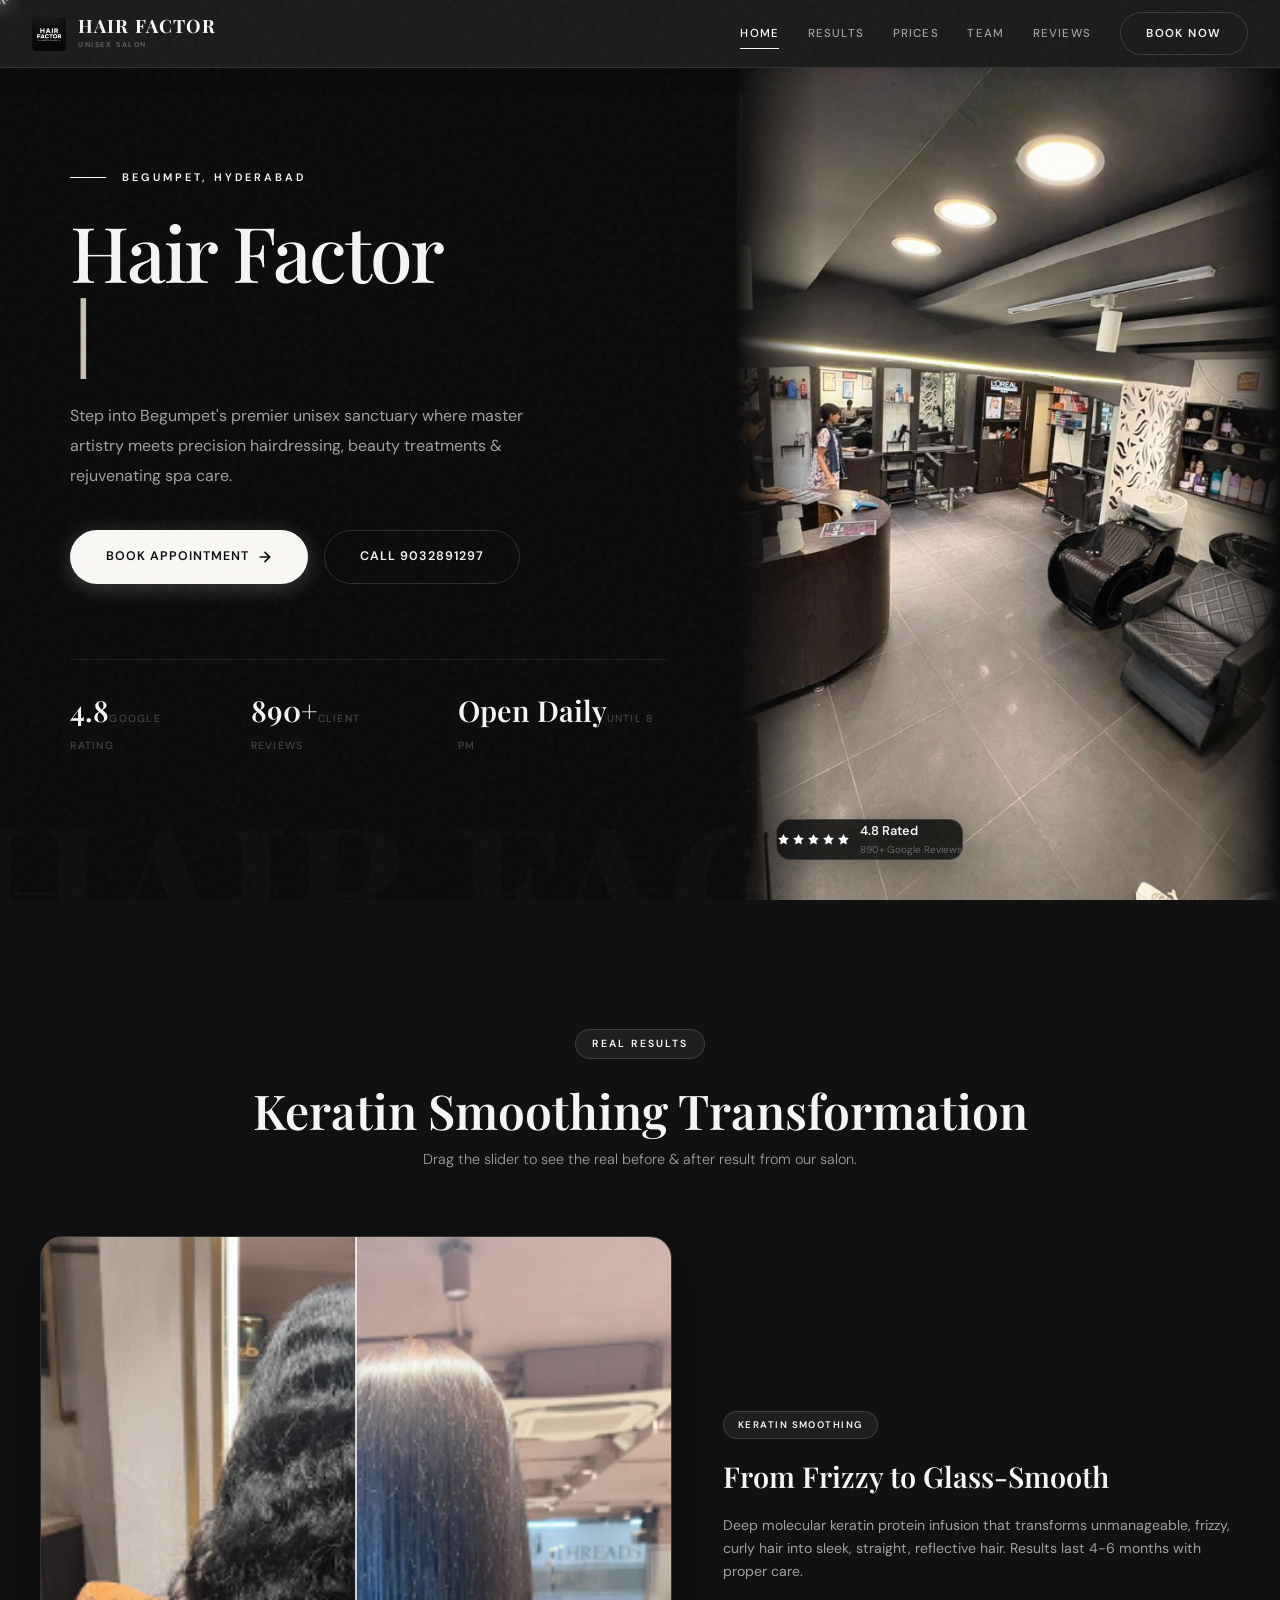
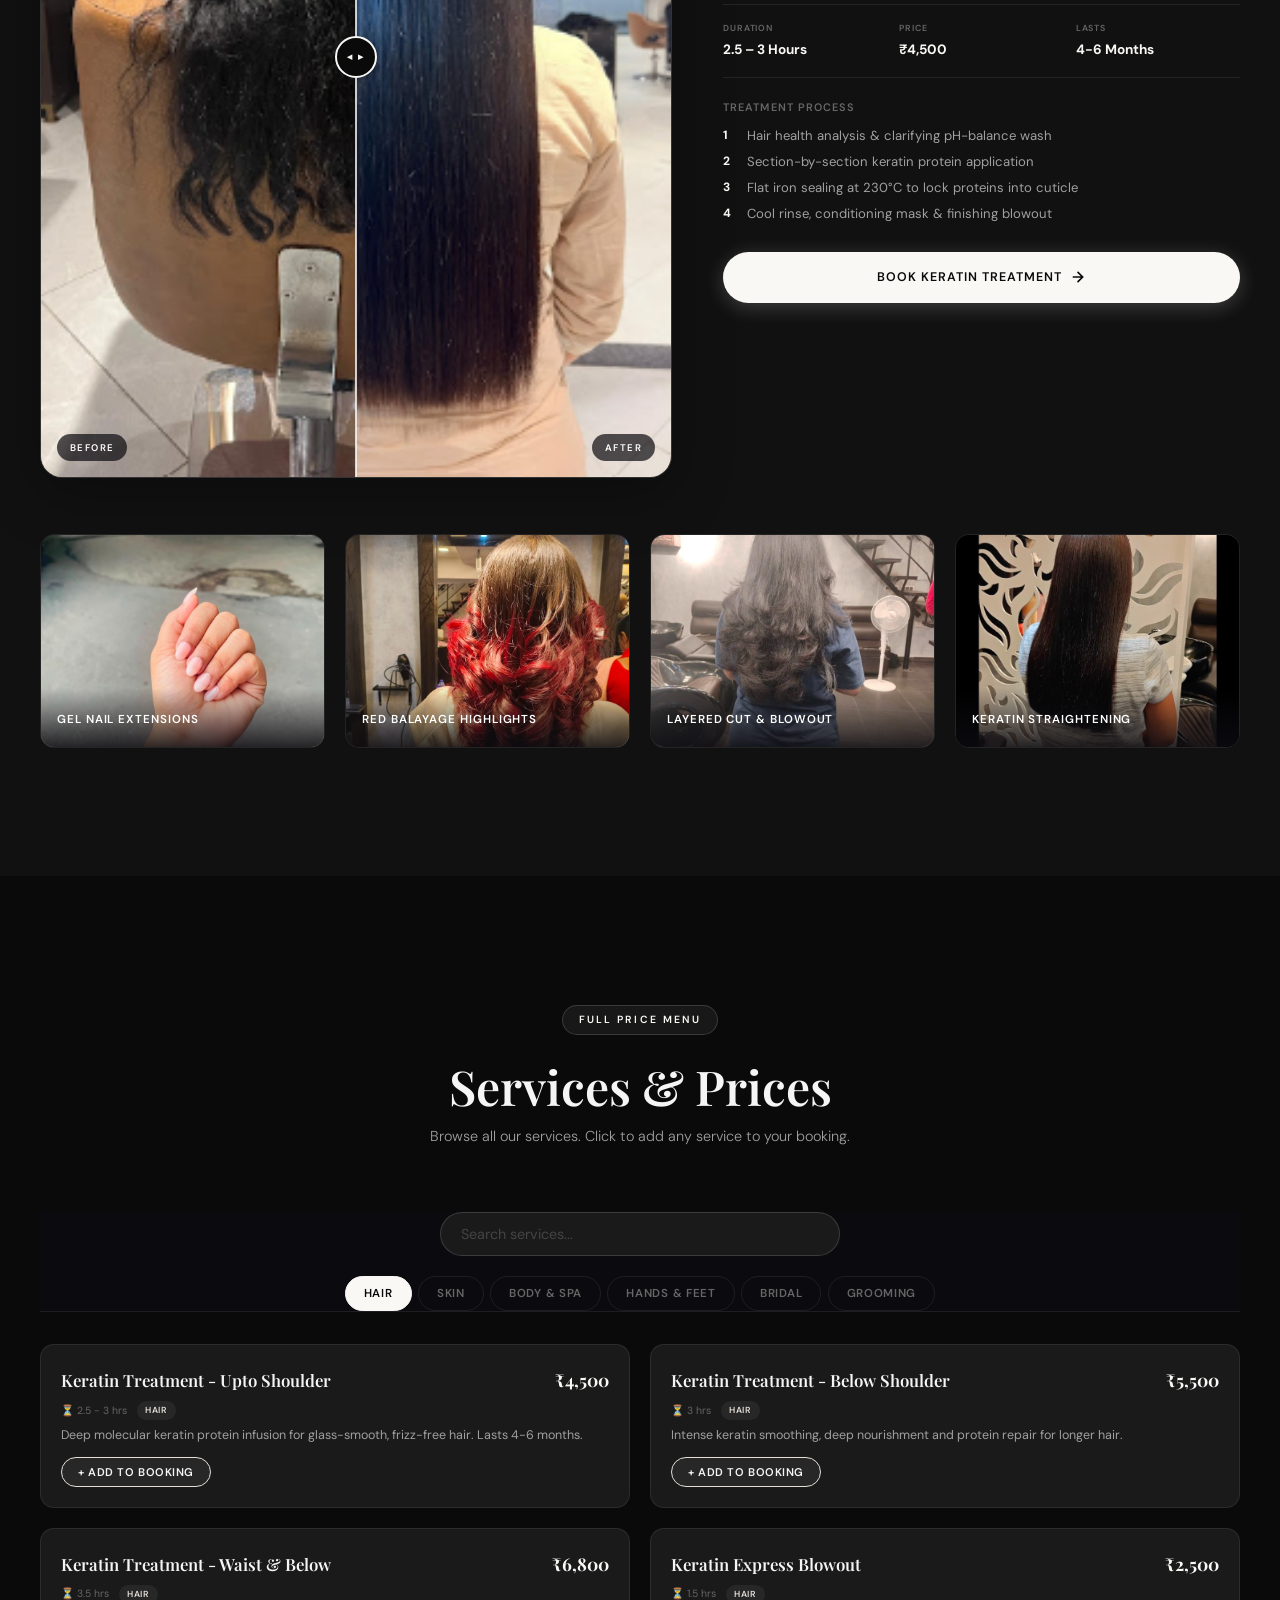
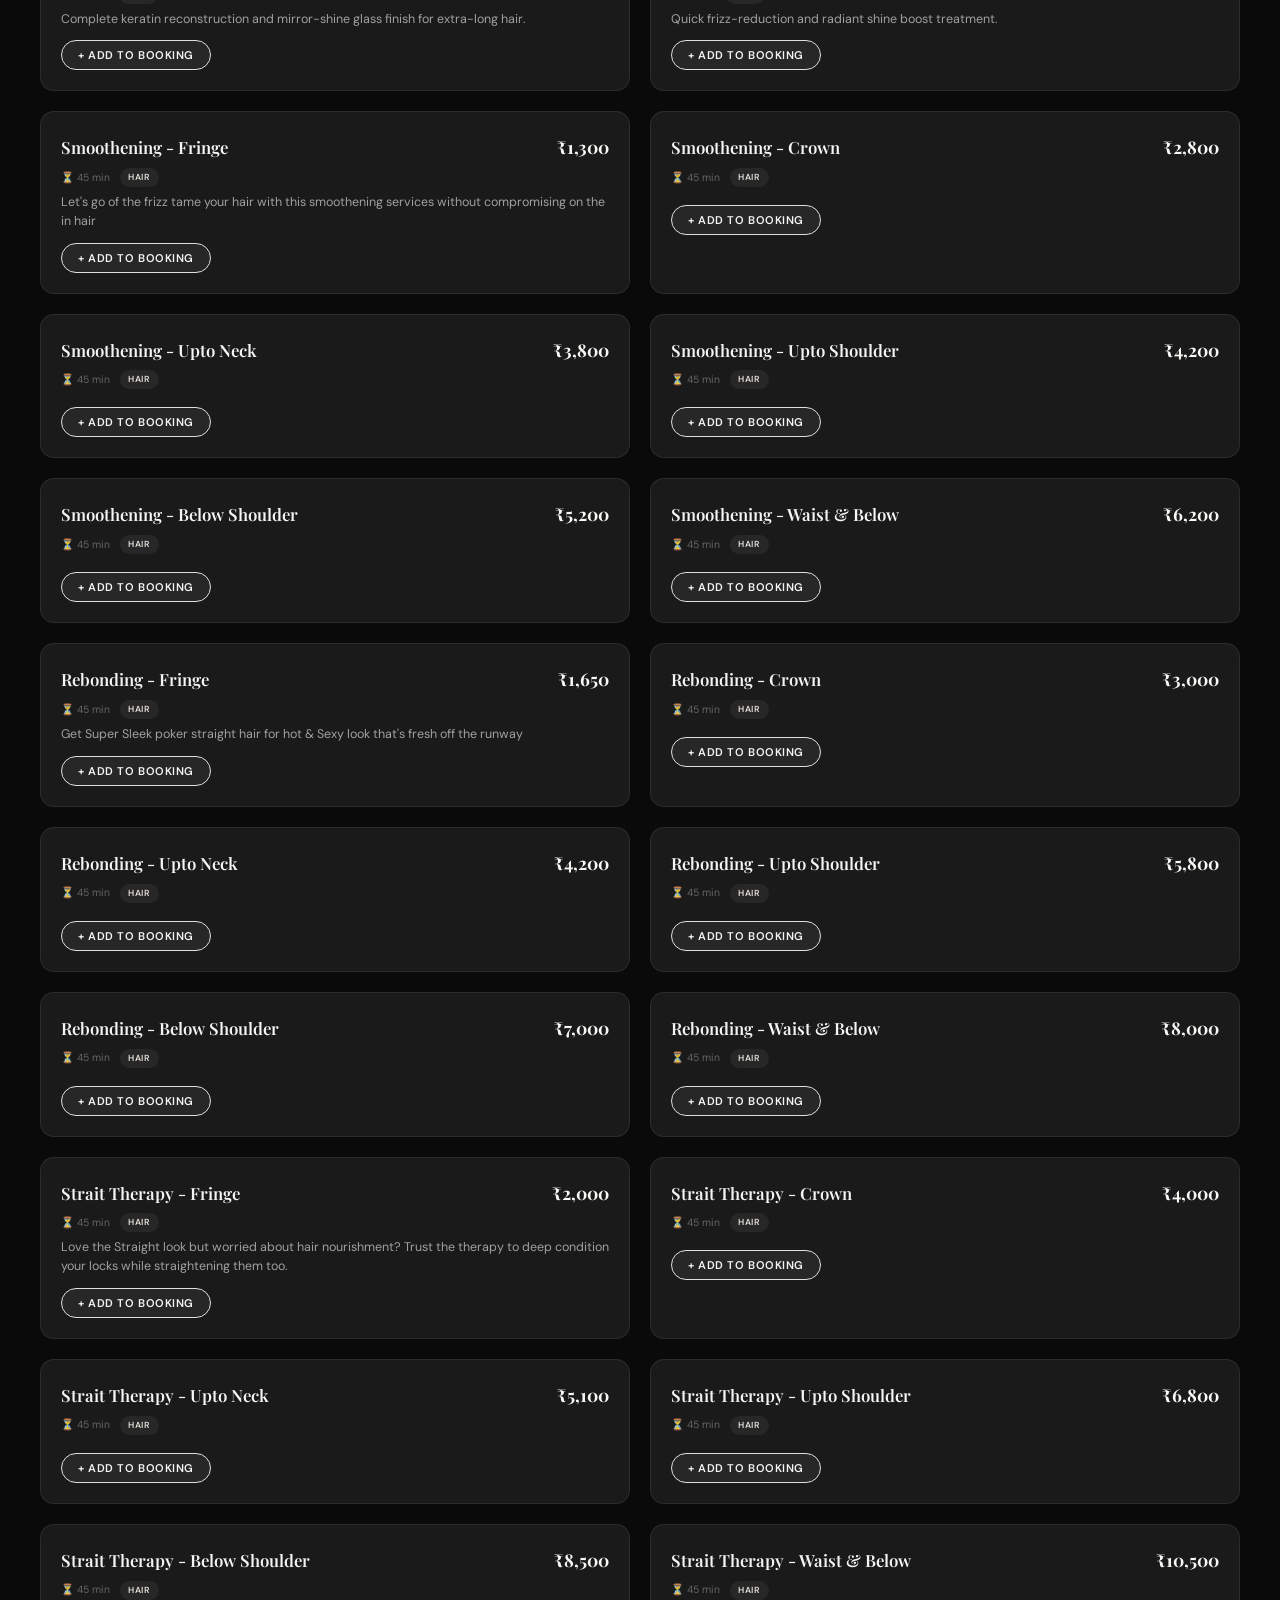
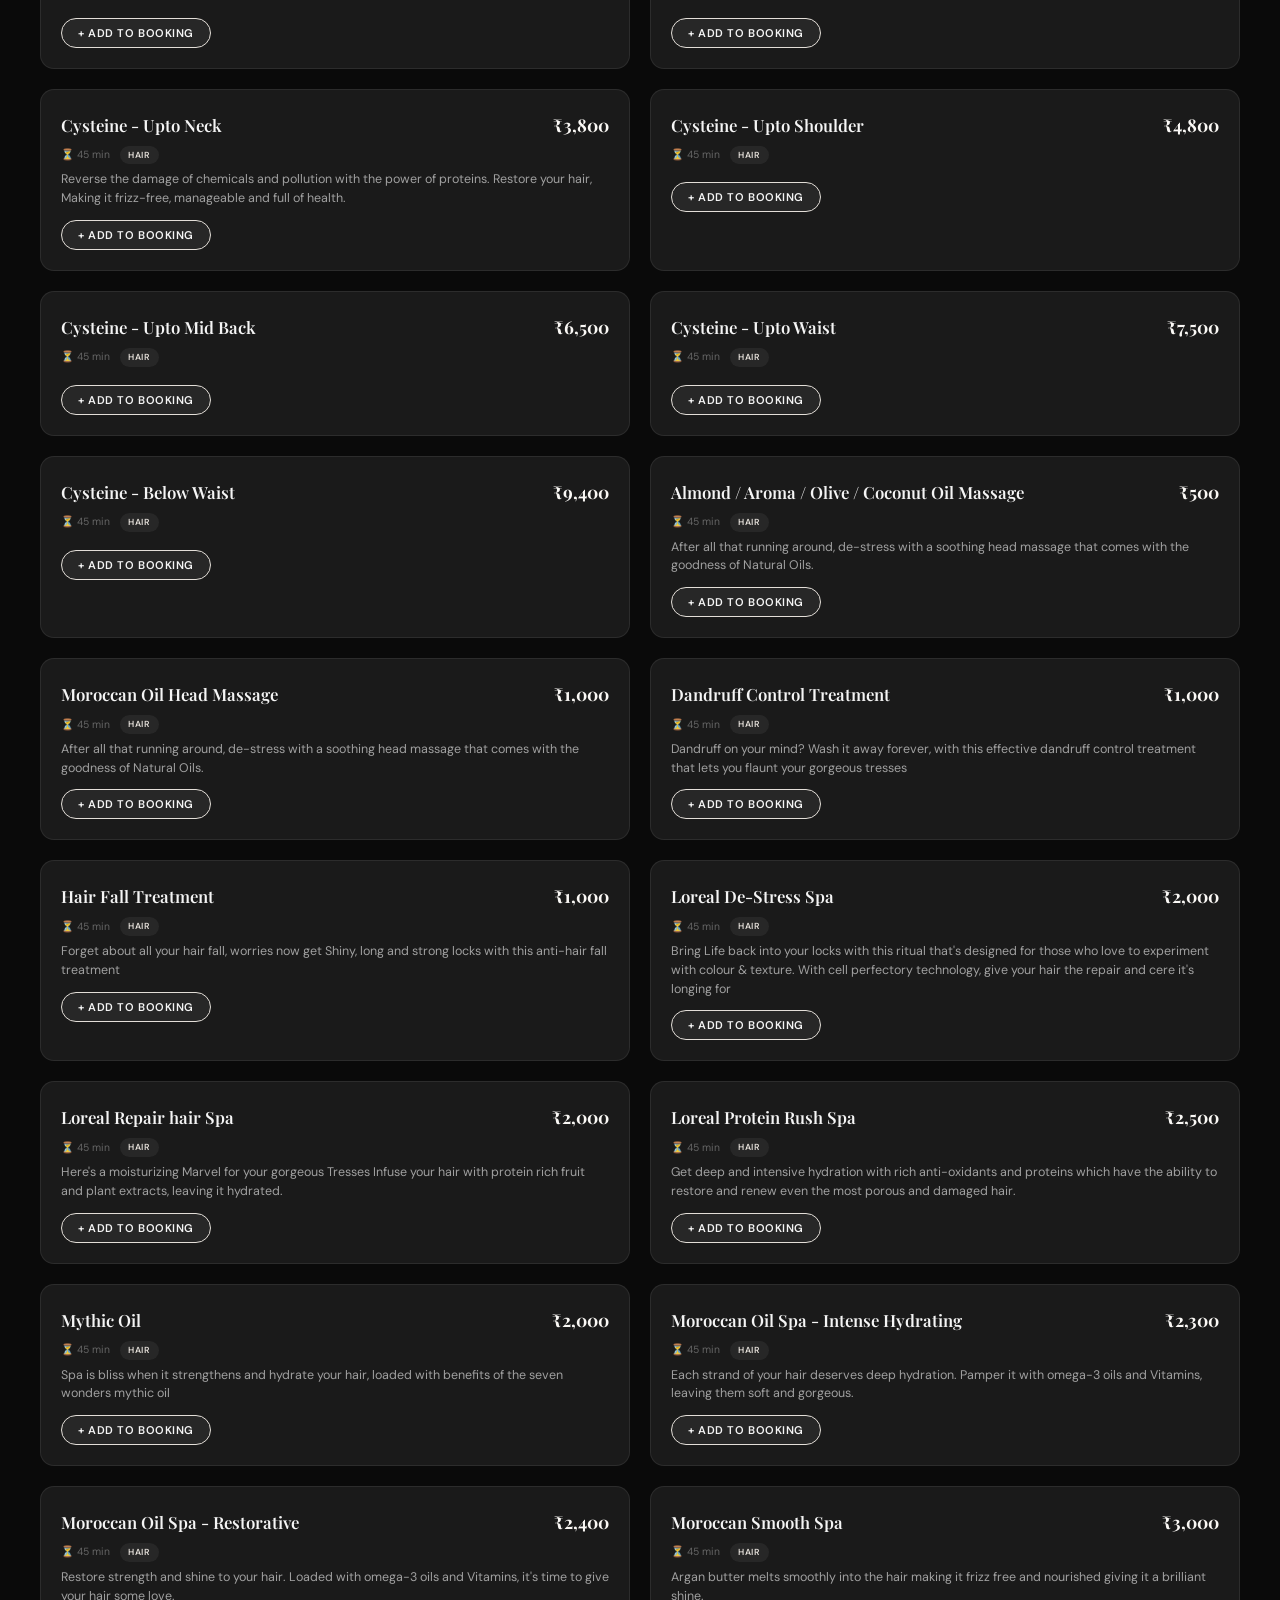
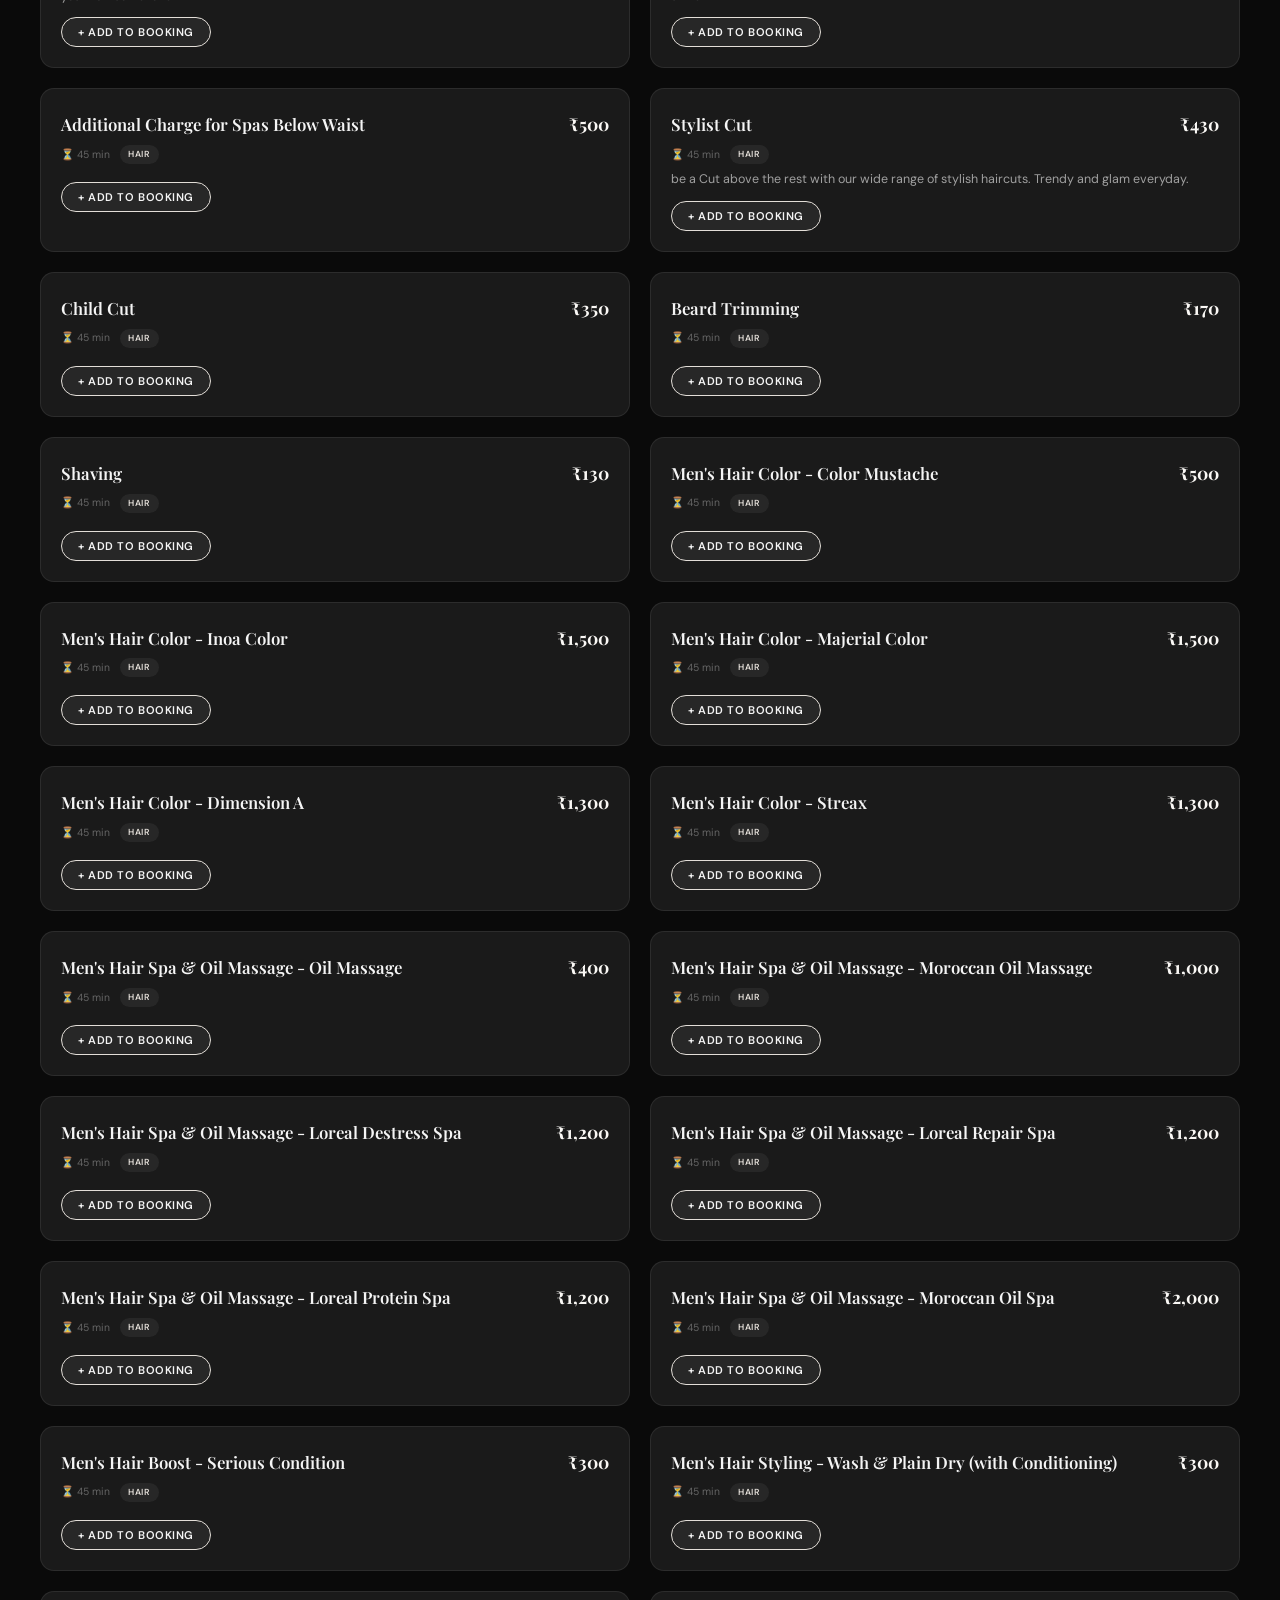
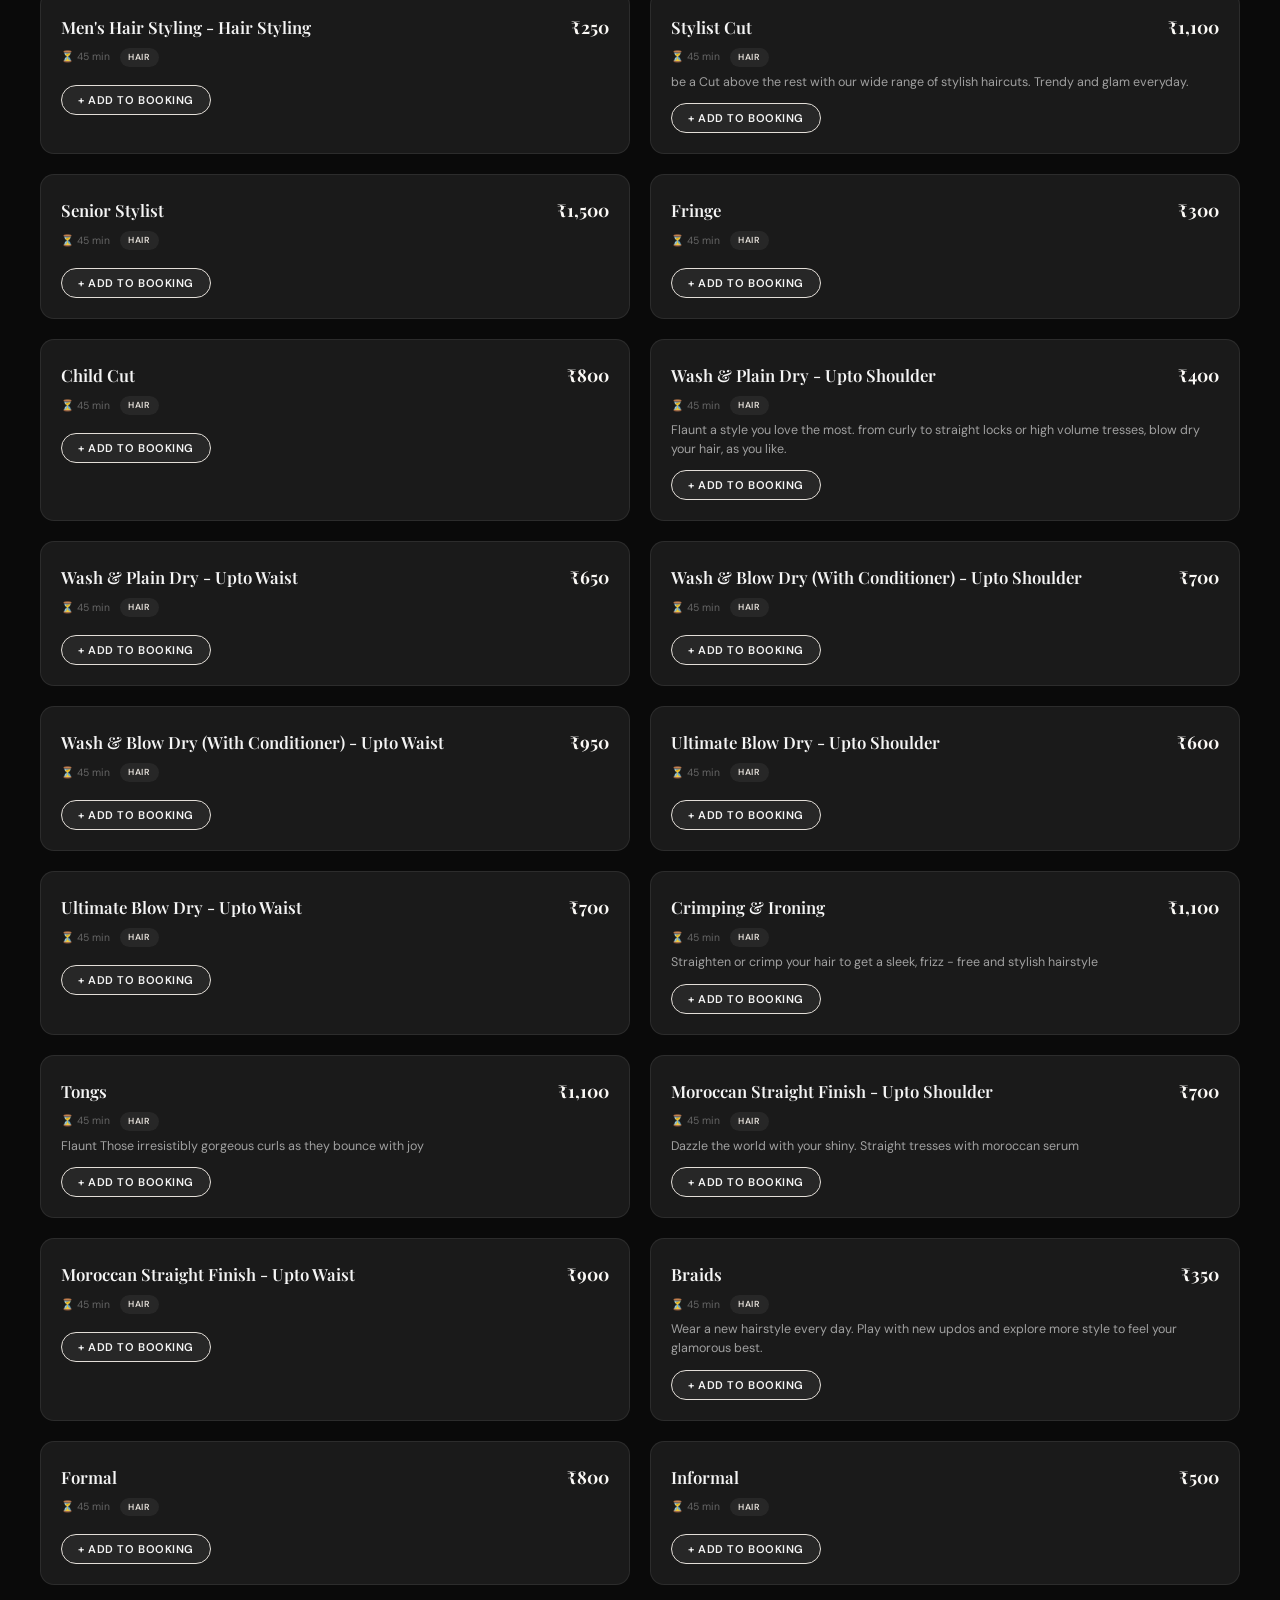
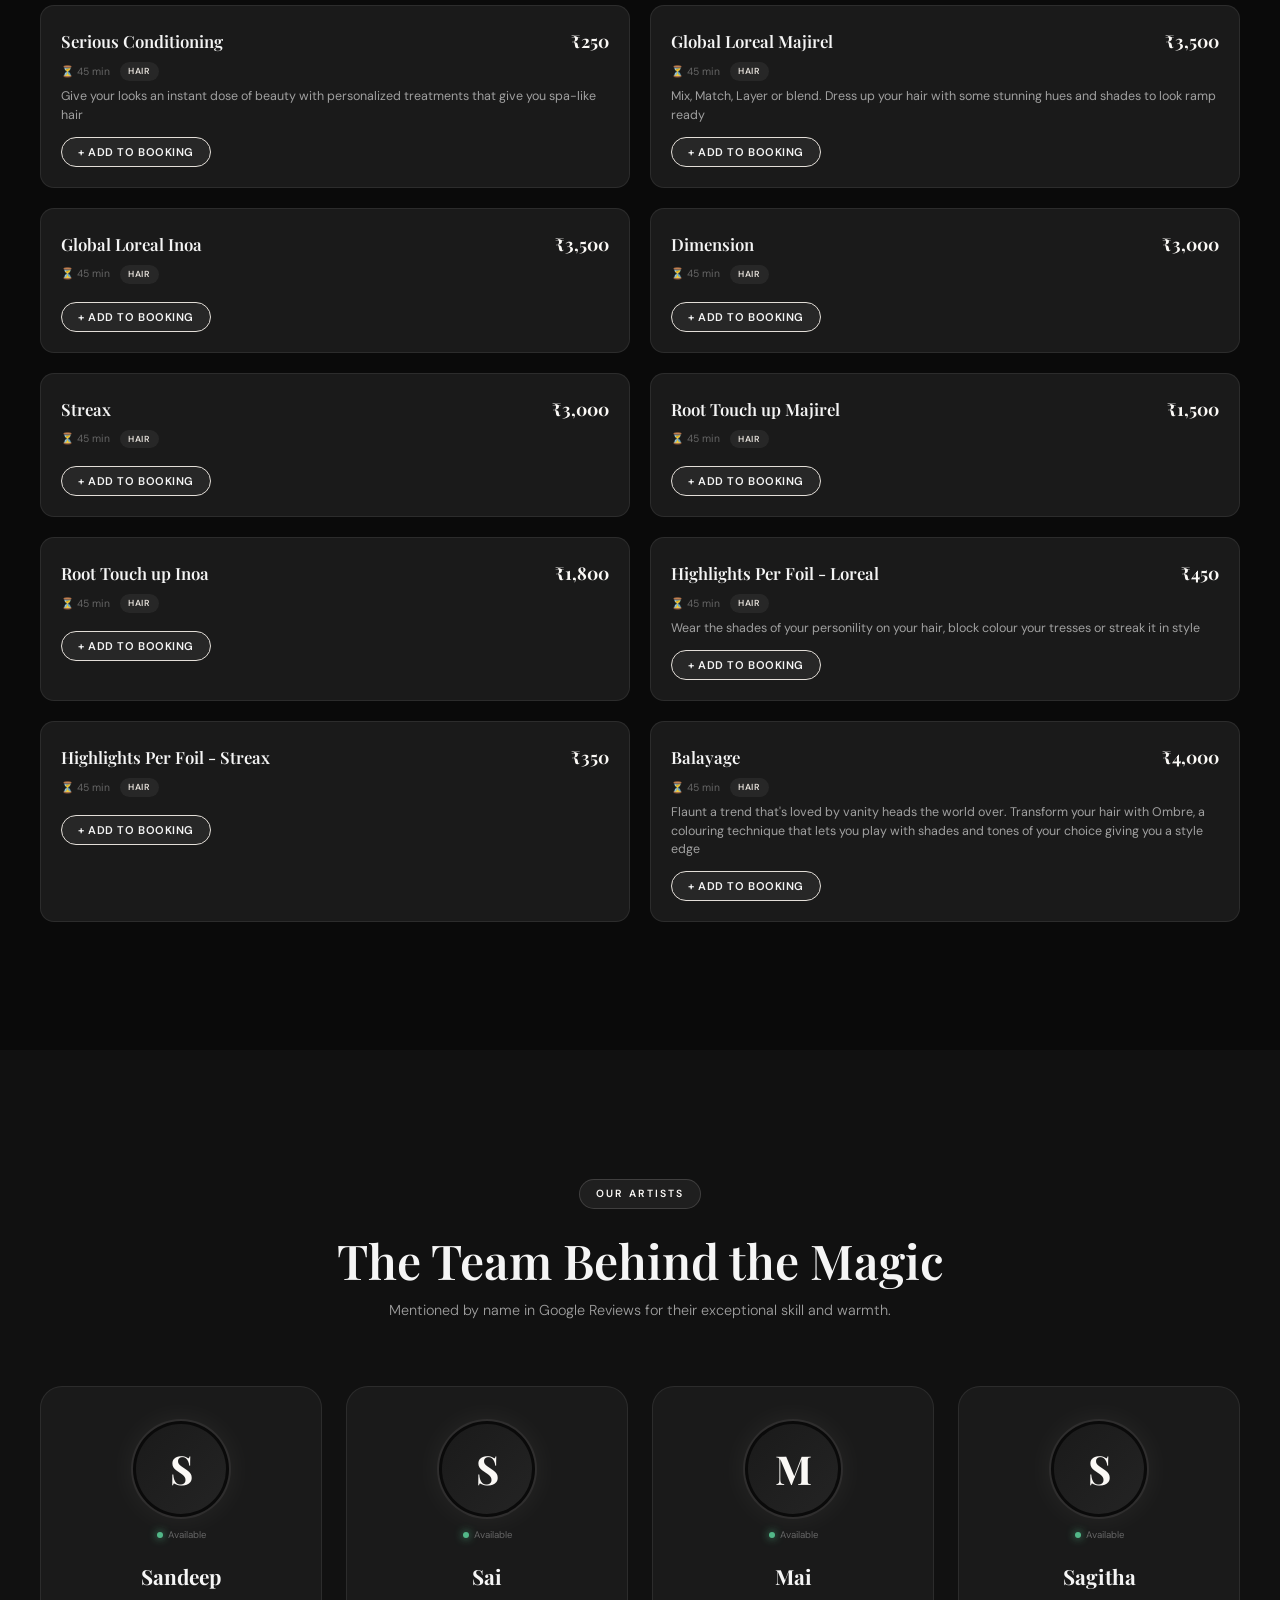
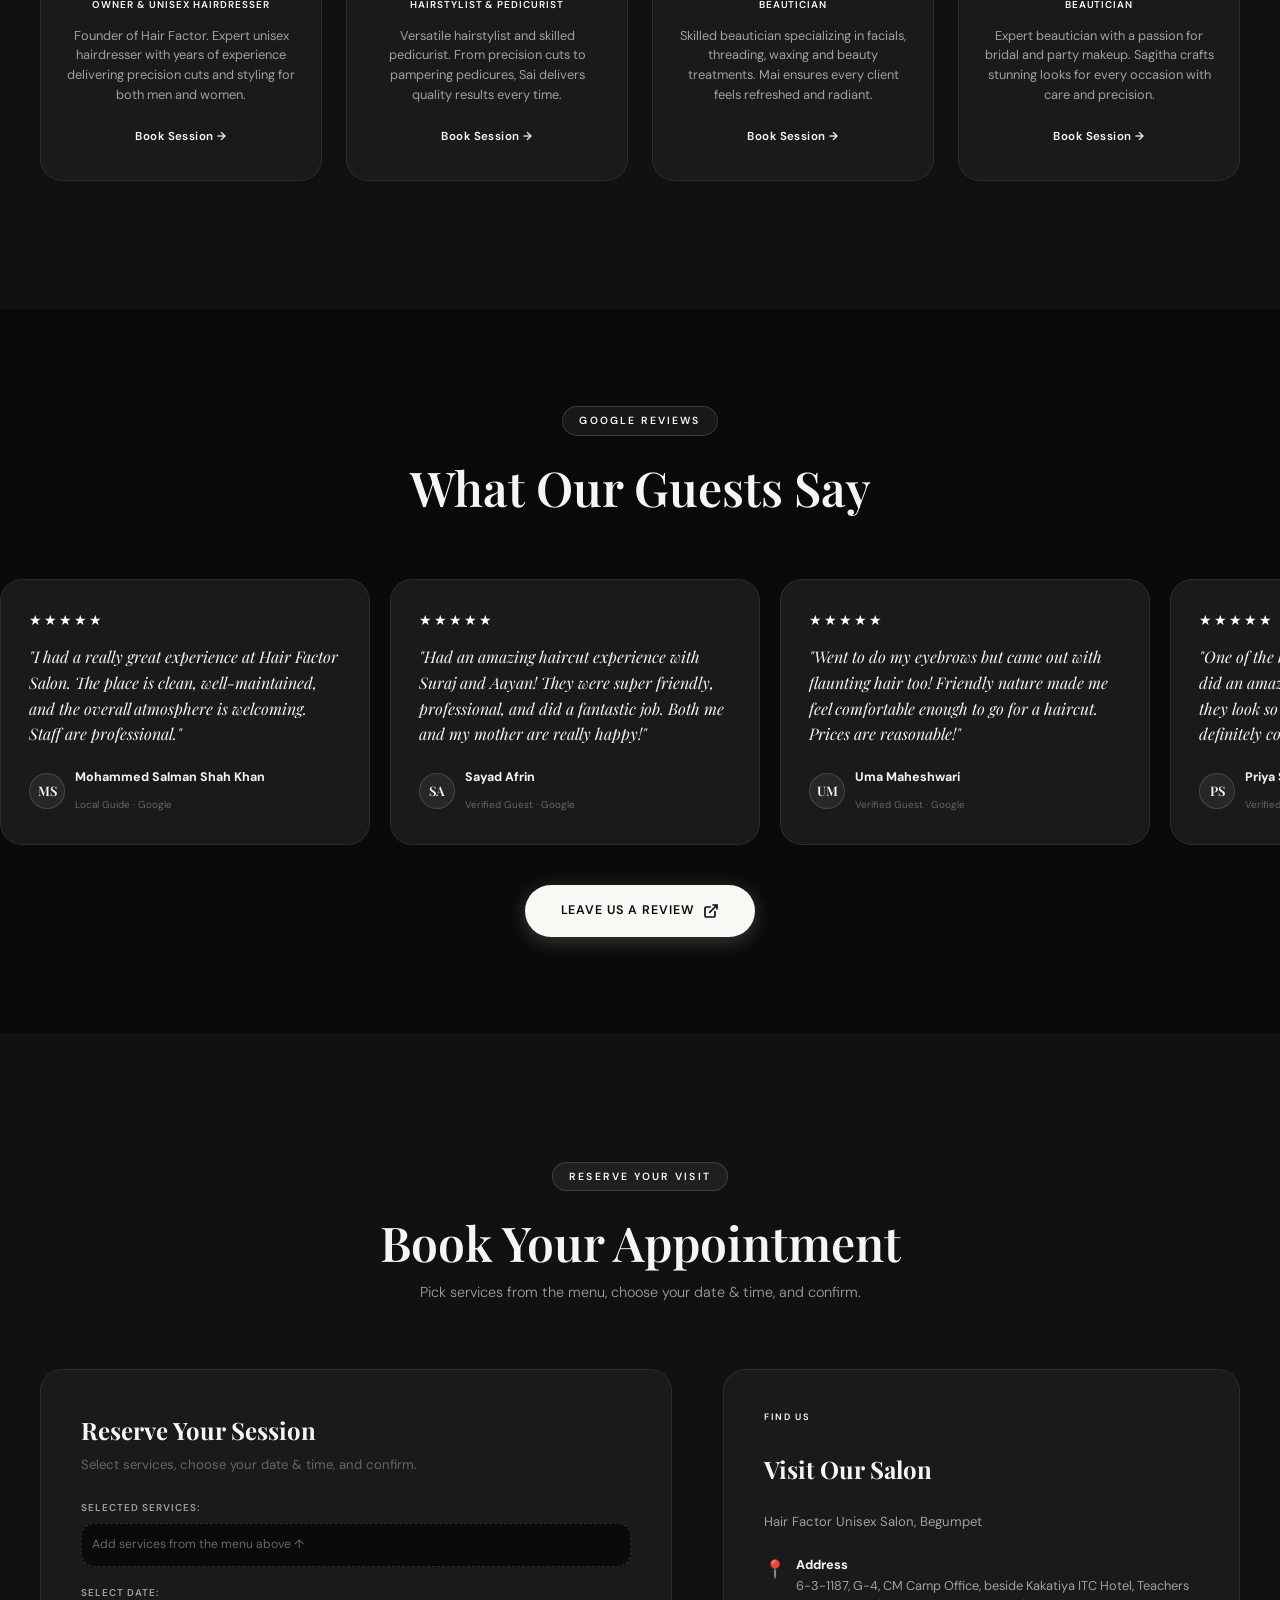
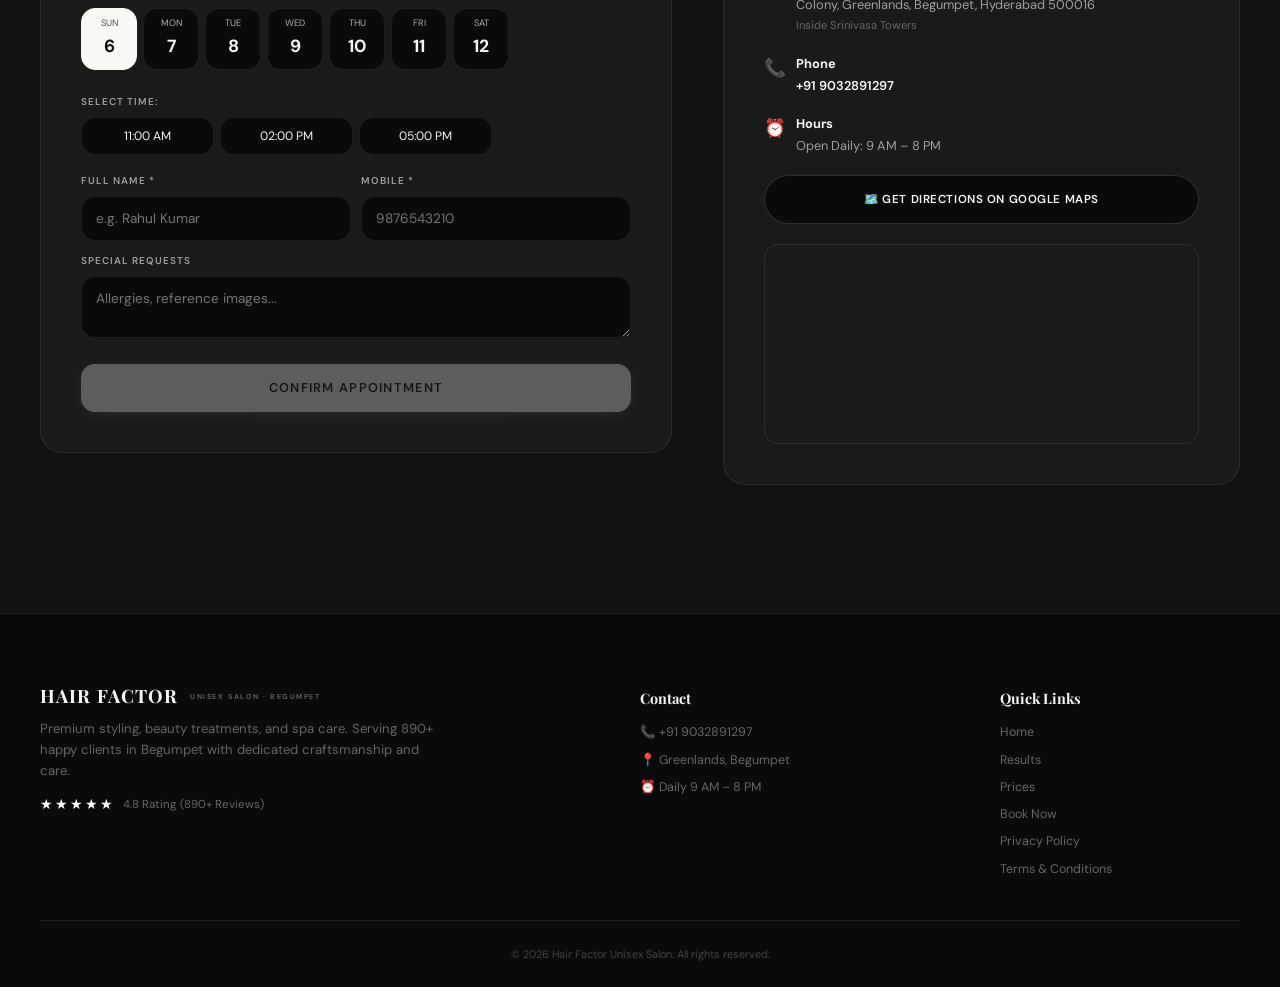
==== commit 281932dc: "Add files via upload" ====
--- a/UPLOAD_THESE_FILES_TO_GITHUB/index.html
+++ b/UPLOAD_THESE_FILES_TO_GITHUB/index.html
@@ -193,7 +193,7 @@
                         </ol>
                     </div>
 
-                    <a href="#booking" class="btn-primary btn-full" data-cursor-interact>
+                    <a href="#booking" id="bookKeratinBtn" class="btn-primary btn-full" data-cursor-interact>
                         Book Keratin Treatment
                         <svg width="16" height="16" viewBox="0 0 24 24" fill="none" stroke="currentColor" stroke-width="2.5" stroke-linecap="round"><path d="M5 12h14M12 5l7 7-7 7"/></svg>
                     </a>
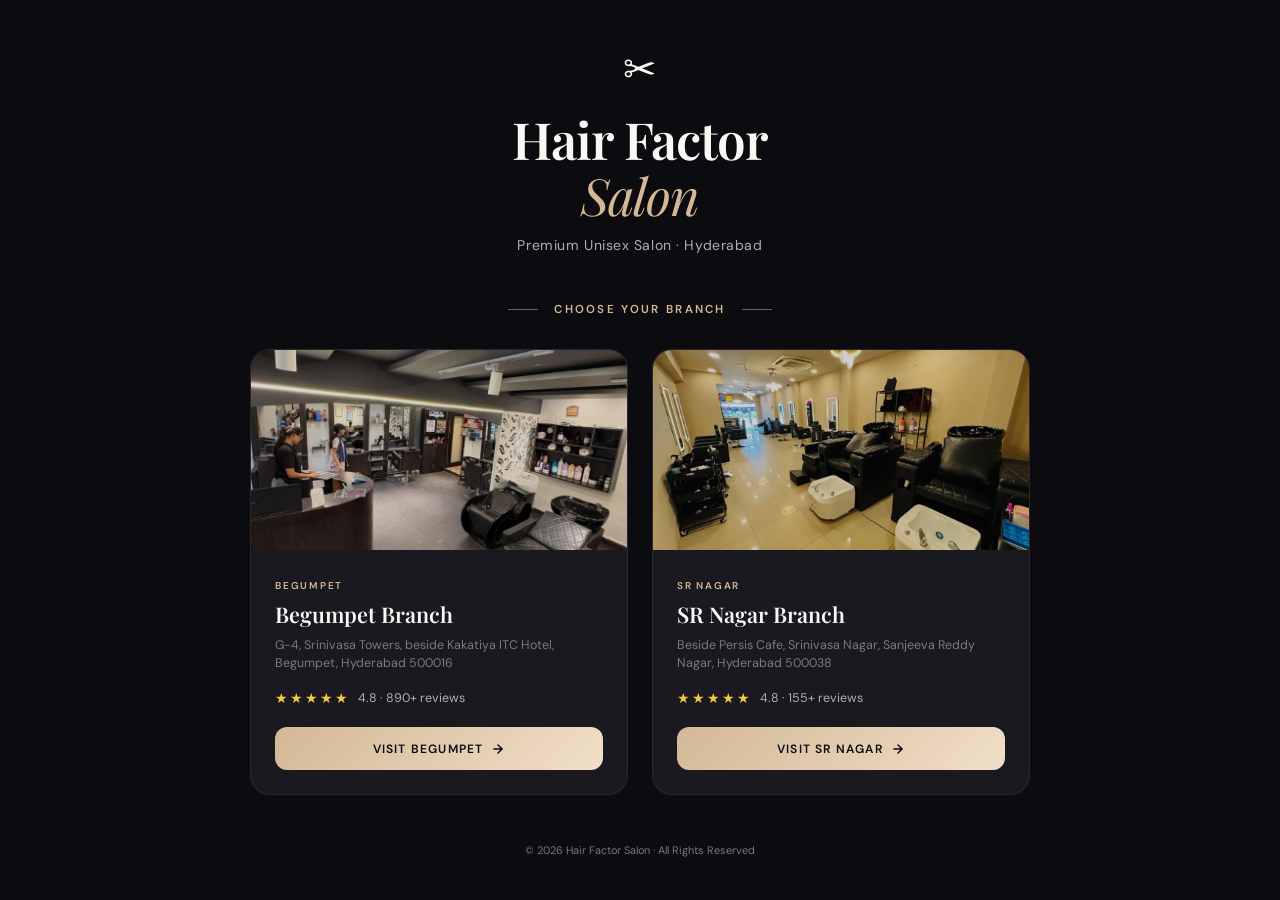
==== commit 4860ce49: "Add files via upload" ====
--- a/UPLOAD_THESE_FILES_TO_GITHUB/index.html
+++ b/UPLOAD_THESE_FILES_TO_GITHUB/index.html
@@ -1,499 +1,179 @@
-<!DOCTYPE html>
-<html lang="en">
-<head>
-    <meta charset="UTF-8">
-    <meta name="viewport" content="width=device-width, initial-scale=1.0">
-    <title>Hair Factor Unisex Salon | Premium Salon · Begumpet, Hyderabad</title>
-    <meta name="description" content="Begumpet's most trusted unisex salon — keratin treatments, hair coloring, beauty services & spa. 4.8★ by 890+ clients. Book your appointment online.">
-    <link rel="preconnect" href="https://fonts.googleapis.com">
-    <link rel="preconnect" href="https://fonts.gstatic.com" crossorigin>
-    <link href="https://fonts.googleapis.com/css2?family=Playfair+Display:ital,wght@0,400;0,500;0,600;0,700;0,800;1,400;1,500&family=DM+Sans:ital,opsz,wght@0,9..40,300;0,9..40,400;0,9..40,500;0,9..40,600;0,9..40,700;1,9..40,300;1,9..40,400&display=swap" rel="stylesheet">
-    <link rel="icon" type="image/svg+xml" href="data:image/svg+xml,<svg xmlns='http://www.w3.org/2000/svg' viewBox='0 0 100 100'><text y='.9em' font-size='90'>✂️</text></svg>">
-    <link rel="stylesheet" href="style.css">
-</head>
-<body data-cursor="default">
-    <div class="noise-bg"></div>
-    <div class="cursor-glow" id="cursorGlow"></div>
-
-    <!-- Comb Cursor -->
-    <div class="cursor-comb" id="cursorComb">
-        <svg viewBox="0 0 36 36" fill="none" xmlns="http://www.w3.org/2000/svg">
-            <defs>
-                <linearGradient id="combGrad" x1="0" y1="0" x2="0" y2="1">
-                    <stop offset="0%" stop-color="#ffffff"/>
-                    <stop offset="100%" stop-color="#cccccc"/>
-                </linearGradient>
-            </defs>
-            <rect x="3" y="1" width="30" height="9" rx="4" fill="url(#combGrad)" opacity="0.95"/>
-            <rect x="3" y="1" width="30" height="9" rx="4" fill="none" stroke="#ffffff" stroke-width="0.5" opacity="0.4"/>
-            <rect x="6" y="10" width="2" height="11" rx="1" fill="url(#combGrad)" opacity="0.9"/>
-            <rect x="10.5" y="10" width="2" height="14" rx="1" fill="url(#combGrad)" opacity="0.9"/>
-            <rect x="15" y="10" width="2" height="12" rx="1" fill="url(#combGrad)" opacity="0.9"/>
-            <rect x="19.5" y="10" width="2" height="15" rx="1" fill="url(#combGrad)" opacity="0.9"/>
-            <rect x="24" y="10" width="2" height="13" rx="1" fill="url(#combGrad)" opacity="0.9"/>
-            <rect x="28.5" y="10" width="2" height="10" rx="1" fill="url(#combGrad)" opacity="0.9"/>
-        </svg>
-    </div>
-
-    <!-- ══════ FLOATING GLASS NAVBAR ══════ -->
-    <nav class="navbar" id="navbar">
-        <div class="nav-inner">
-            <a href="#home" class="nav-brand" data-cursor-interact>
-                <img src="assets/images/logo.jpg" alt="Hair Factor Unisex Salon" class="nav-logo">
-                <div class="nav-brand-text">
-                    <div class="brand-name">HAIR <span>FACTOR</span></div>
-                    <div class="brand-sub">UNISEX SALON</div>
-                </div>
-            </a>
-            <div class="nav-links">
-                <a href="#home" class="active" data-cursor-interact>Home</a>
-                <a href="#transformation" data-cursor-interact>Results</a>
-                <a href="#menu" data-cursor-interact>Prices</a>
-                <a href="#team" data-cursor-interact>Team</a>
-                <a href="#reviews" data-cursor-interact>Reviews</a>
-                <a href="#booking" class="nav-book" data-cursor-interact>Book Now</a>
-            </div>
-            <button class="hamburger" id="hamburger" aria-label="Menu" data-cursor-interact>
-                <span></span><span></span><span></span>
-            </button>
-        </div>
-    </nav>
-
-    <!-- Mobile Drawer -->
-    <div class="mobile-overlay" id="mobileOverlay"></div>
-    <div class="mobile-drawer" id="mobileDrawer">
-        <a href="#home" class="drawer-link">Home</a>
-        <a href="#transformation" class="drawer-link">Results</a>
-        <a href="#menu" class="drawer-link">Prices</a>
-        <a href="#team" class="drawer-link">Team</a>
-        <a href="#reviews" class="drawer-link">Reviews</a>
-        <a href="#booking" class="drawer-link drawer-cta">Book Appointment</a>
-        <div class="drawer-phone">
-            <p>Call us directly:</p>
-            <a href="tel:+919032891297">+91 9032891297</a>
-        </div>
-    </div>
-
-    <!-- ══════ HERO ══════ -->
-    <section class="hero" id="home">
-        <!-- Left: Text Side -->
-        <div class="hero-text">
-            <div class="hero-sunbeam" aria-hidden="true"></div>
-            <div class="hero-watermark">HAIR FACTOR</div>
-
-            <span class="hero-eyebrow anim-up">Begumpet, Hyderabad</span>
-
-            <h1 class="hero-h1 anim-up d1">
-                Hair Factor<br><em id="typewriter" class="editorial-pulse">Unisex Salon.</em>
-            </h1>
-
-            <p class="hero-p anim-up d2">
-                Step into Begumpet's premier unisex sanctuary where master artistry meets precision hairdressing, beauty treatments & rejuvenating spa care.
-            </p>
-
-            <div class="hero-ctas anim-up d3">
-                <a href="#booking" class="btn-primary" data-cursor-interact>
-                    Book Appointment
-                    <svg width="16" height="16" viewBox="0 0 24 24" fill="none" stroke="currentColor" stroke-width="2.5" stroke-linecap="round"><path d="M5 12h14M12 5l7 7-7 7"/></svg>
-                </a>
-                <a href="tel:+919032891297" class="btn-outline" data-cursor-interact>Call 9032891297</a>
-            </div>
-
-            <div class="hero-stats anim-up d4">
-                <div class="hero-stat"><span class="val">4.8</span><span class="lab">Google Rating</span></div>
-                <div class="hero-stat"><span class="val">890+</span><span class="lab">Client Reviews</span></div>
-                <div class="hero-stat"><span class="val">Open Daily</span><span class="lab">Until 8 PM</span></div>
-            </div>
-        </div>
-
-        <!-- Right: Full Bleed Visual -->
-        <div class="hero-visual anim-up d2">
-            <img src="assets/images/salon_interior_real.jpg" alt="Hair Factor Unisex Salon — real salon interior with styling stations and wash basins" loading="eager">
-
-            <div class="hero-badge" data-cursor-interact>
-                <div class="badge-stars">
-                    <svg viewBox="0 0 24 24"><polygon points="12 2 15.09 8.26 22 9.27 17 14.14 18.18 21.02 12 17.77 5.82 21.02 7 14.14 2 9.27 8.91 8.26 12 2"/></svg>
-                    <svg viewBox="0 0 24 24"><polygon points="12 2 15.09 8.26 22 9.27 17 14.14 18.18 21.02 12 17.77 5.82 21.02 7 14.14 2 9.27 8.91 8.26 12 2"/></svg>
-                    <svg viewBox="0 0 24 24"><polygon points="12 2 15.09 8.26 22 9.27 17 14.14 18.18 21.02 12 17.77 5.82 21.02 7 14.14 2 9.27 8.91 8.26 12 2"/></svg>
-                    <svg viewBox="0 0 24 24"><polygon points="12 2 15.09 8.26 22 9.27 17 14.14 18.18 21.02 12 17.77 5.82 21.02 7 14.14 2 9.27 8.91 8.26 12 2"/></svg>
-                    <svg viewBox="0 0 24 24"><polygon points="12 2 15.09 8.26 22 9.27 17 14.14 18.18 21.02 12 17.77 5.82 21.02 7 14.14 2 9.27 8.91 8.26 12 2"/></svg>
-                </div>
-                <div><strong>4.8 Rated</strong><small>890+ Google Reviews</small></div>
-            </div>
-        </div>
-    </section>
-
-    <!-- Floating upcoming badge (outside hero) -->
-    <div class="upcoming-badge hidden" id="upcomingBadge">
-        <span class="ub-pulse"></span>
-        <div class="ub-body">
-            <p id="badgeText"></p>
-            <button id="cancelBadgeBtn" class="ub-cancel" data-cursor-interact>Cancel</button>
-        </div>
-    </div>
-
-    <!-- ══════ BEFORE / AFTER TRANSFORMATION ══════ -->
-    <section class="transform-section" id="transformation">
-        <div class="container">
-            <div class="sec-head">
-                <span class="sec-label reveal">Real Results</span>
-                <h2 class="sec-title reveal d1">Keratin Smoothing Transformation</h2>
-                <p class="sec-desc reveal d2">Drag the slider to see the real before & after result from our salon.</p>
-            </div>
-
-            <div class="transform-layout">
-                <!-- Before/After Slider -->
-                <div class="ba-container reveal">
-                    <div class="ba-wrapper" id="baWrapper">
-                        <div class="ba-img-layer ba-after">
-                            <img src="assets/images/before_after_keratin.png" alt="After Keratin Treatment" id="baAfterImg">
-                        </div>
-                        <div class="ba-img-layer ba-before" id="baBefore">
-                            <img src="assets/images/before_after_keratin.png" alt="Before Keratin Treatment" id="baBeforeImg">
-                        </div>
-                        <div class="ba-handle" id="baHandle">
-                            <div class="ba-handle-line"></div>
-                            <div class="ba-handle-knob">◂ ▸</div>
-                            <div class="ba-handle-line"></div>
-                        </div>
-                        <input type="range" min="0" max="100" value="50" class="ba-range" id="baRange" aria-label="Before After Comparison Slider">
-                        <span class="ba-label ba-label-before">Before</span>
-                        <span class="ba-label ba-label-after">After</span>
-                    </div>
-                </div>
-
-                <!-- Info Card -->
-                <div class="transform-info reveal d1">
-                    <div class="ti-badge">Keratin Smoothing</div>
-                    <h3>From Frizzy to Glass-Smooth</h3>
-                    <p>Deep molecular keratin protein infusion that transforms unmanageable, frizzy, curly hair into sleek, straight, reflective hair. Results last 4-6 months with proper care.</p>
-
-                    <div class="ti-details">
-                        <div class="ti-detail">
-                            <span class="td-label">Duration</span>
-                            <strong>2.5 – 3 Hours</strong>
-                        </div>
-                        <div class="ti-detail">
-                            <span class="td-label">Price</span>
-                            <strong>₹4,500</strong>
-                        </div>
-                        <div class="ti-detail">
-                            <span class="td-label">Lasts</span>
-                            <strong>4-6 Months</strong>
-                        </div>
-                    </div>
-
-                    <div class="ti-steps">
-                        <h4>Treatment Process</h4>
-                        <ol>
-                            <li>Hair health analysis & clarifying pH-balance wash</li>
-                            <li>Section-by-section keratin protein application</li>
-                            <li>Flat iron sealing at 230°C to lock proteins into cuticle</li>
-                            <li>Cool rinse, conditioning mask & finishing blowout</li>
-                        </ol>
-                    </div>
-
-                    <a href="#booking" id="bookKeratinBtn" class="btn-primary btn-full" data-cursor-interact>
-                        Book Keratin Treatment
-                        <svg width="16" height="16" viewBox="0 0 24 24" fill="none" stroke="currentColor" stroke-width="2.5" stroke-linecap="round"><path d="M5 12h14M12 5l7 7-7 7"/></svg>
-                    </a>
-                </div>
-            </div>
-
-            <!-- Results Gallery — Real Salon Work -->
-            <div class="gallery-row">
-                <div class="gallery-card reveal" data-cursor-interact>
-                    <img src="assets/images/nail_art_result.jpg" alt="Nail Extensions — Nude Gel Set" loading="lazy">
-                    <div class="gc-overlay">
-                        <span>Gel Nail Extensions</span>
-                    </div>
-                </div>
-                <div class="gallery-card reveal d1" data-cursor-interact>
-                    <img src="assets/images/hair_color_red.jpg" alt="Red Balayage Highlights" loading="lazy">
-                    <div class="gc-overlay">
-                        <span>Red Balayage Highlights</span>
-                    </div>
-                </div>
-                <div class="gallery-card reveal d2" data-cursor-interact>
-                    <img src="assets/images/hair_layered_result.jpg" alt="Layered Haircut Result" loading="lazy">
-                    <div class="gc-overlay">
-                        <span>Layered Cut & Blowout</span>
-                    </div>
-                </div>
-                <div class="gallery-card reveal" data-cursor-interact>
-                    <img src="assets/images/keratin_straight_result.jpg" alt="Keratin Straightening Result" loading="lazy">
-                    <div class="gc-overlay">
-                        <span>Keratin Straightening</span>
-                    </div>
-                </div>
-            </div>
-        </div>
-    </section>
-
-    <!-- ══════ SERVICES MENU ══════ -->
-    <section class="menu-section" id="menu">
-        <div class="container">
-            <div class="sec-head">
-                <span class="sec-label reveal">Full Price Menu</span>
-                <h2 class="sec-title reveal d1">Services & Prices</h2>
-                <p class="sec-desc reveal d2">Browse all our services. Click to add any service to your booking.</p>
-            </div>
-
-            <div class="menu-tabs-container">
-                <input type="text" class="menu-search" id="menuSearch" placeholder="Search services..." autocomplete="off">
-                <div class="menu-tabs" id="menuTabs">
-                    <button class="menu-tab active" data-cat="hair" data-cursor-interact>Hair</button>
-                    <button class="menu-tab" data-cat="skin" data-cursor-interact>Skin</button>
-                    <button class="menu-tab" data-cat="body" data-cursor-interact>Body & Spa</button>
-                    <button class="menu-tab" data-cat="nails" data-cursor-interact>Hands & Feet</button>
-                    <button class="menu-tab" data-cat="bridal" data-cursor-interact>Bridal</button>
-                    <button class="menu-tab" data-cat="grooming" data-cursor-interact>Grooming</button>
-                </div>
-            </div>
-
-            <div class="menu-grid" id="menuGrid"></div>
-        </div>
-    </section>
-
-    <!-- ══════ TEAM ══════ -->
-    <section class="team-section" id="team">
-        <div class="container">
-            <div class="sec-head">
-                <span class="sec-label reveal">Our Artists</span>
-                <h2 class="sec-title reveal d1">The Team Behind the Magic</h2>
-                <p class="sec-desc reveal d2">Mentioned by name in Google Reviews for their exceptional skill and warmth.</p>
-            </div>
-
-            <div class="team-grid">
-                <div class="team-card reveal" data-cursor-interact>
-                    <div class="tc-avatar-area">
-                        <div class="tc-avatar-ring"><div class="tc-initials">S</div></div>
-                        <span class="tc-status"><span class="status-dot"></span> Available</span>
-                    </div>
-                    <h3>Sandeep</h3>
-                    <span class="tc-role">Owner & Unisex Hairdresser</span>
-                    <p>Founder of Hair Factor. Expert unisex hairdresser with years of experience delivering precision cuts and styling for both men and women.</p>
-                    <button class="btn-book-stylist select-stylist-quick" data-cursor-interact>Book Session →</button>
-                </div>
-                <div class="team-card reveal d1" data-cursor-interact>
-                    <div class="tc-avatar-area">
-                        <div class="tc-avatar-ring"><div class="tc-initials">S</div></div>
-                        <span class="tc-status"><span class="status-dot"></span> Available</span>
-                    </div>
-                    <h3>Sai</h3>
-                    <span class="tc-role">Hairstylist & Pedicurist</span>
-                    <p>Versatile hairstylist and skilled pedicurist. From precision cuts to pampering pedicures, Sai delivers quality results every time.</p>
-                    <button class="btn-book-stylist select-stylist-quick" data-cursor-interact>Book Session →</button>
-                </div>
-                <div class="team-card reveal d2" data-cursor-interact>
-                    <div class="tc-avatar-area">
-                        <div class="tc-avatar-ring"><div class="tc-initials">M</div></div>
-                        <span class="tc-status"><span class="status-dot"></span> Available</span>
-                    </div>
-                    <h3>Mai</h3>
-                    <span class="tc-role">Beautician</span>
-                    <p>Skilled beautician specializing in facials, threading, waxing and beauty treatments. Mai ensures every client feels refreshed and radiant.</p>
-                    <button class="btn-book-stylist select-stylist-quick" data-cursor-interact>Book Session →</button>
-                </div>
-                <div class="team-card reveal" data-cursor-interact>
-                    <div class="tc-avatar-area">
-                        <div class="tc-avatar-ring"><div class="tc-initials">S</div></div>
-                        <span class="tc-status"><span class="status-dot"></span> Available</span>
-                    </div>
-                    <h3>Sagitha</h3>
-                    <span class="tc-role">Beautician</span>
-                    <p>Expert beautician with a passion for bridal and party makeup. Sagitha crafts stunning looks for every occasion with care and precision.</p>
-                    <button class="btn-book-stylist select-stylist-quick" data-cursor-interact>Book Session →</button>
-                </div>
-            </div>
-        </div>
-    </section>
-
-    <!-- ══════ REVIEWS ══════ -->
-    <section class="reviews-section" id="reviews">
-        <div class="container">
-            <div class="sec-head">
-                <span class="sec-label reveal">Google Reviews</span>
-                <h2 class="sec-title reveal d1">What Our Guests Say</h2>
-            </div>
-        </div>
-        <div class="reviews-marquee">
-            <div class="reviews-track" id="reviewsTrack">
-                <div class="rev-card" data-cursor-interact>
-                    <div class="rev-stars">★★★★★</div>
-                    <blockquote>"I had a really great experience at Hair Factor Salon. The place is clean, well-maintained, and the overall atmosphere is welcoming. Staff are professional."</blockquote>
-                    <div class="rev-author"><div class="rev-av">MS</div><div><strong>Mohammed Salman Shah Khan</strong><span>Local Guide · Google</span></div></div>
-                </div>
-                <div class="rev-card" data-cursor-interact>
-                    <div class="rev-stars">★★★★★</div>
-                    <blockquote>"Had an amazing haircut experience with Suraj and Aayan! They were super friendly, professional, and did a fantastic job. Both me and my mother are really happy!"</blockquote>
-                    <div class="rev-author"><div class="rev-av">SA</div><div><strong>Sayad Afrin</strong><span>Verified Guest · Google</span></div></div>
-                </div>
-                <div class="rev-card" data-cursor-interact>
-                    <div class="rev-stars">★★★★★</div>
-                    <blockquote>"Went to do my eyebrows but came out with flaunting hair too! Friendly nature made me feel comfortable enough to go for a haircut. Prices are reasonable!"</blockquote>
-                    <div class="rev-author"><div class="rev-av">UM</div><div><strong>Uma Maheshwari</strong><span>Verified Guest · Google</span></div></div>
-                </div>
-                <div class="rev-card" data-cursor-interact>
-                    <div class="rev-stars">★★★★★</div>
-                    <blockquote>"One of the best salons in Begumpet. Ashok did an amazing job on my nail extensions — they look so natural and beautiful. Will definitely come back again!"</blockquote>
-                    <div class="rev-author"><div class="rev-av">PS</div><div><strong>Priya Sharma</strong><span>Verified Guest · Google</span></div></div>
-                </div>
-                <div class="rev-card" data-cursor-interact>
-                    <div class="rev-stars">★★★★★</div>
-                    <blockquote>"Got keratin treatment done here and the results are incredible! My frizzy hair is now so smooth and silky. The team is very knowledgeable and pricing is fair."</blockquote>
-                    <div class="rev-author"><div class="rev-av">RK</div><div><strong>Ramya Krishna</strong><span>Verified Guest · Google</span></div></div>
-                </div>
-                <!-- Duplicates for infinite loop -->
-                <div class="rev-card" data-cursor-interact>
-                    <div class="rev-stars">★★★★★</div>
-                    <blockquote>"I had a really great experience at Hair Factor Salon. The place is clean, well-maintained, and the overall atmosphere is welcoming. Staff are professional."</blockquote>
-                    <div class="rev-author"><div class="rev-av">MS</div><div><strong>Mohammed Salman Shah Khan</strong><span>Local Guide · Google</span></div></div>
-                </div>
-                <div class="rev-card" data-cursor-interact>
-                    <div class="rev-stars">★★★★★</div>
-                    <blockquote>"Had an amazing haircut experience with Suraj and Aayan! They were super friendly, professional, and did a fantastic job. Both me and my mother are really happy!"</blockquote>
-                    <div class="rev-author"><div class="rev-av">SA</div><div><strong>Sayad Afrin</strong><span>Verified Guest · Google</span></div></div>
-                </div>
-                <div class="rev-card" data-cursor-interact>
-                    <div class="rev-stars">★★★★★</div>
-                    <blockquote>"Went to do my eyebrows but came out with flaunting hair too! Friendly nature made me feel comfortable enough to go for a haircut. Prices are reasonable!"</blockquote>
-                    <div class="rev-author"><div class="rev-av">UM</div><div><strong>Uma Maheshwari</strong><span>Verified Guest · Google</span></div></div>
-                </div>
-                <div class="rev-card" data-cursor-interact>
-                    <div class="rev-stars">★★★★★</div>
-                    <blockquote>"One of the best salons in Begumpet. Ashok did an amazing job on my nail extensions — they look so natural and beautiful. Will definitely come back again!"</blockquote>
-                    <div class="rev-author"><div class="rev-av">PS</div><div><strong>Priya Sharma</strong><span>Verified Guest · Google</span></div></div>
-                </div>
-                <div class="rev-card" data-cursor-interact>
-                    <div class="rev-stars">★★★★★</div>
-                    <blockquote>"Got keratin treatment done here and the results are incredible! My frizzy hair is now so smooth and silky. The team is very knowledgeable and pricing is fair."</blockquote>
-                    <div class="rev-author"><div class="rev-av">RK</div><div><strong>Ramya Krishna</strong><span>Verified Guest · Google</span></div></div>
-                </div>
-            </div>
-        </div>
-        <div style="text-align:center;margin-top:2.5rem;">
-            <a href="review/index.html" class="btn-primary" data-cursor-interact style="display:inline-flex;">
-                Leave Us a Review
-                <svg width="16" height="16" viewBox="0 0 24 24" fill="none" stroke="currentColor" stroke-width="2.5" stroke-linecap="round"><path d="M18 13v6a2 2 0 0 1-2 2H5a2 2 0 0 1-2-2V8a2 2 0 0 1 2-2h6M15 3h6v6M10 14L21 3"/></svg>
-            </a>
-        </div>
-    </section>
-
-    <!-- ══════ BOOKING & LOCATION ══════ -->
-    <section class="booking-section" id="booking">
-        <div class="container">
-            <div class="sec-head">
-                <span class="sec-label reveal">Reserve Your Visit</span>
-                <h2 class="sec-title reveal d1">Book Your Appointment</h2>
-                <p class="sec-desc reveal d2">Pick services from the menu, choose your date & time, and confirm.</p>
-            </div>
-
-            <div class="booking-grid">
-                <!-- Booking Form -->
-                <div class="book-card reveal">
-                    <h3>Reserve Your Session</h3>
-                    <p class="book-sub">Select services, choose your date & time, and confirm.</p>
-
-                    <div class="book-body">
-                        <div class="fb">
-                            <label>Selected Services:</label>
-                            <div class="selected-box" id="selectedServicesSummary">
-                                <p class="ph-text">Add services from the menu above ↑</p>
-                            </div>
-                        </div>
-
-                        <div class="fb">
-                            <label>Select Date:</label>
-                            <div class="date-row" id="dateScrollContainer"></div>
-                        </div>
-                        <div class="fb">
-                            <label>Select Time:</label>
-                            <div class="time-grid" id="timeSlotsContainer">
-                                <p class="ph-text">Pick a date first</p>
-                            </div>
-                        </div>
-                        <form id="salonBookingForm" onsubmit="return false;">
-                            <div class="fb-split">
-                                <div class="ff"><label for="userName">Full Name *</label><input type="text" id="userName" required placeholder="e.g. Rahul Kumar" data-cursor-interact></div>
-                                <div class="ff"><label for="userPhone">Mobile *</label><input type="tel" id="userPhone" required placeholder="9876543210" pattern="^[0-9\-\+\s]{10,15}$" data-cursor-interact></div>
-                            </div>
-                            <div class="ff"><label for="userNotes">Special Requests</label><textarea id="userNotes" rows="2" placeholder="Allergies, reference images..." data-cursor-interact></textarea></div>
-                            <button type="submit" class="btn-submit" id="submitBookingBtn" disabled data-cursor-interact>Confirm Appointment</button>
-                        </form>
-                    </div>
-
-                    <!-- Success -->
-                    <div class="book-success" id="successOverlay">
-                        <div class="bs-inner">
-                            <div class="bs-check"><svg viewBox="0 0 52 52"><circle cx="26" cy="26" r="25" fill="none"/><path fill="none" d="M14.1 27.2l7.1 7.2 16.7-16.8"/></svg></div>
-                            <h4>Appointment Confirmed!</h4>
-                            <p>Your booking receipt:</p>
-                            <div class="receipt">
-                                <p><strong>Booking ID:</strong> <span id="receiptId">HF-00000</span></p>
-                                <p><strong>Services:</strong> <span id="receiptServices">—</span></p>
-
-                                <p><strong>When:</strong> <span id="receiptWhen">—</span></p>
-                                <p><strong>Est. Total:</strong> <span id="receiptPrice">₹0</span></p>
-                            </div>
-                            <button class="btn-reset" id="resetBookingBtn" data-cursor-interact>Done & Book Another</button>
-                        </div>
-                    </div>
-                </div>
-
-                <!-- Location -->
-                <div class="loc-card reveal d1">
-                    <span class="loc-tag">Find Us</span>
-                    <h3>Visit Our Salon</h3>
-                    <p class="loc-branch">Hair Factor Unisex Salon, Begumpet</p>
-
-                    <div class="loc-items">
-                        <div class="loc-item"><span class="li-icon">📍</span><div><strong>Address</strong><p>6-3-1187, G-4, CM Camp Office, beside Kakatiya ITC Hotel, Teachers Colony, Greenlands, Begumpet, Hyderabad 500016</p><small>Inside Srinivasa Towers</small></div></div>
-                        <div class="loc-item"><span class="li-icon">📞</span><div><strong>Phone</strong><p><a href="tel:+919032891297" class="accent-link" data-cursor-interact>+91 9032891297</a></p></div></div>
-                        <div class="loc-item"><span class="li-icon">⏰</span><div><strong>Hours</strong><p>Open Daily: 9 AM – 8 PM</p></div></div>
-                    </div>
-
-                    <a href="https://maps.google.com/?q=HAIR+FACTOR+UNISEX+SALON+NAIL+FACTOR+SALON+BEGUMPET" target="_blank" rel="noopener" class="btn-directions" data-cursor-interact>🗺️ Get Directions on Google Maps</a>
-
-                    <div class="loc-map">
-                        <iframe title="Salon Location" src="https://www.google.com/maps/embed?pb=!1m18!1m12!1m3!1d3806.690858153406!2d78.45524817596568!3d17.426615501358988!2m3!1f0!2f0!3f0!3m2!1i1024!2i768!4f13.1!3m3!1m2!1s0x3bcb90ab452df393%3A0xe54dbe4d207f2df1!2sHAIR%20FACTOR%20UNISEX%20SALON%20NAIL%20FACTOR%20SALON%20BEGUMPET!5e0!3m2!1sen!2sin!4v1719600000000!5m2!1sen!2sin" width="100%" height="100%" style="border:0;" allowfullscreen="" loading="lazy" referrerpolicy="no-referrer-when-downgrade"></iframe>
-                    </div>
-                </div>
-            </div>
-        </div>
-    </section>
-
-    <!-- ══════ FOOTER ══════ -->
-    <footer class="footer">
-        <div class="container">
-            <div class="footer-top">
-                <div class="ft-brand">
-                    <a href="#home" class="nav-brand"><span class="brand-name">HAIR <span>FACTOR</span></span><span class="brand-sub">UNISEX SALON · BEGUMPET</span></a>
-                    <p>Premium styling, beauty treatments, and spa care. Serving 890+ happy clients in Begumpet with dedicated craftsmanship and care.</p>
-                    <div class="ft-gmb"><span class="trust-stars">★★★★★</span> 4.8 Rating (890+ Reviews)</div>
-                </div>
-                <div class="ft-col">
-                    <h4>Contact</h4>
-                    <a href="tel:+919032891297" data-cursor-interact>📞 +91 9032891297</a>
-                    <span>📍 Greenlands, Begumpet</span>
-                    <span>⏰ Daily 9 AM – 8 PM</span>
-                </div>
-                <div class="ft-col">
-                    <h4>Quick Links</h4>
-                    <a href="#home" data-cursor-interact>Home</a>
-                    <a href="#transformation" data-cursor-interact>Results</a>
-                    <a href="#menu" data-cursor-interact>Prices</a>
-                    <a href="#booking" data-cursor-interact>Book Now</a>
-                    <a href="privacy.html" data-cursor-interact>Privacy Policy</a>
-                    <a href="terms.html" data-cursor-interact>Terms & Conditions</a>
-                </div>
-            </div>
-            <div class="footer-bottom">
-                <p>© 2026 Hair Factor Unisex Salon. All rights reserved.</p>
-            </div>
-        </div>
-    </footer>
-
-    <script src="app.js"></script>
-</body>
-</html>
+<!DOCTYPE html>
+<html lang="en">
+<head>
+    <meta charset="UTF-8">
+    <meta name="viewport" content="width=device-width, initial-scale=1.0">
+    <title>Hair Factor Salon — Choose Your Branch</title>
+    <meta name="description" content="Hair Factor Unisex Salon — Premium hairdressing, beauty treatments & rejuvenating spa care in Hyderabad. Visit our Begumpet or SR Nagar branch.">
+    <meta name="theme-color" content="#0c0b10">
+    <link rel="preconnect" href="https://fonts.googleapis.com">
+    <link rel="preconnect" href="https://fonts.gstatic.com" crossorigin>
+    <link href="https://fonts.googleapis.com/css2?family=Playfair+Display:ital,wght@0,400;0,500;0,600;0,700;1,400&family=DM+Sans:wght@300;400;500;600;700&display=swap" rel="stylesheet">
+    <link rel="icon" type="image/svg+xml" href="data:image/svg+xml,<svg xmlns='http://www.w3.org/2000/svg' viewBox='0 0 100 100'><text y='.9em' font-size='90'>✂️</text></svg>">
+    <style>
+        *, *::before, *::after { box-sizing: border-box; margin: 0; padding: 0; }
+        :root {
+            --bg: #0c0b10; --bg2: #141318; --card: #1a1920; --card-hover: #222128;
+            --border: rgba(255,255,255,0.06); --border-a: rgba(212,184,150,0.2);
+            --text: #faf8f5; --text2: #b0adb5; --text3: #7a7880;
+            --accent: #d4b896; --accent-l: #f0dfc8;
+            --serif: 'Playfair Display', Georgia, serif;
+            --sans: 'DM Sans', -apple-system, BlinkMacSystemFont, sans-serif;
+            --ease: cubic-bezier(0.22, 1, 0.36, 1);
+        }
+        html { font-size: 16px; }
+        body {
+            font-family: var(--sans); background: var(--bg); color: var(--text);
+            min-height: 100vh; min-height: 100dvh; display: flex; flex-direction: column;
+            align-items: center; justify-content: center; padding: 1.5rem;
+            -webkit-font-smoothing: antialiased; overflow-x: hidden;
+        }
+
+        /* Brand */
+        .brand { text-align: center; margin-bottom: 3rem; animation: fadeUp 0.8s var(--ease) both; }
+        .brand-icon { font-size: 2.5rem; margin-bottom: 1rem; display: inline-block; animation: scissorFloat 3s ease-in-out infinite alternate; }
+        @keyframes scissorFloat { 0%{transform:translateY(0) rotate(0deg)} 100%{transform:translateY(-6px) rotate(5deg)} }
+        .brand h1 {
+            font-family: var(--serif); font-size: clamp(2.2rem,6vw,3.2rem); font-weight: 600;
+            line-height: 1.1; letter-spacing: -0.02em;
+        }
+        .brand h1 span { color: var(--accent); font-style: italic; font-weight: 400; }
+        .brand p { font-size: 0.88rem; color: var(--text2); margin-top: 0.75rem; letter-spacing: 0.04em; }
+
+        /* Subtitle */
+        .choose-text {
+            font-size: 0.72rem; font-weight: 600; letter-spacing: 0.2em; text-transform: uppercase;
+            color: var(--accent); display: inline-flex; align-items: center; gap: 1rem;
+            margin-bottom: 2rem; animation: fadeUp 0.8s 0.2s var(--ease) both;
+        }
+        .choose-text::before, .choose-text::after { content: ''; width: 30px; height: 1px; background: var(--accent); opacity: 0.5; }
+
+        /* Branch Cards Grid */
+        .branches { display: grid; grid-template-columns: 1fr 1fr; gap: 1.5rem; width: 100%; max-width: 780px; }
+
+        /* Branch Card */
+        .branch-card {
+            position: relative; background: var(--card); border: 1px solid var(--border);
+            border-radius: 20px; overflow: hidden; cursor: pointer;
+            transition: all 0.4s var(--ease); text-decoration: none; color: var(--text);
+            animation: fadeUp 0.8s var(--ease) both;
+        }
+        .branch-card:nth-child(1) { animation-delay: 0.3s; }
+        .branch-card:nth-child(2) { animation-delay: 0.45s; }
+        .branch-card:hover {
+            transform: translateY(-6px); border-color: var(--border-a);
+            box-shadow: 0 20px 60px rgba(0,0,0,0.4), 0 0 40px rgba(212,184,150,0.06);
+        }
+        .branch-card::before {
+            content: ''; position: absolute; top: 0; left: 0; right: 0; height: 1px;
+            background: linear-gradient(90deg, transparent, var(--accent), transparent); opacity: 0;
+            transition: opacity 0.4s;
+        }
+        .branch-card:hover::before { opacity: 0.5; }
+
+        /* Card Image */
+        .card-img {
+            width: 100%; height: 200px; object-fit: cover;
+            transition: transform 0.6s var(--ease); filter: brightness(0.85);
+        }
+        .branch-card:hover .card-img { transform: scale(1.05); filter: brightness(1); }
+
+        /* Card Body */
+        .card-body { padding: 1.5rem; }
+        .card-location {
+            font-size: 0.62rem; font-weight: 600; letter-spacing: 0.18em; text-transform: uppercase;
+            color: var(--accent); margin-bottom: 0.5rem;
+        }
+        .card-title { font-family: var(--serif); font-size: 1.35rem; font-weight: 600; margin-bottom: 0.5rem; }
+        .card-address { font-size: 0.78rem; color: var(--text3); line-height: 1.5; margin-bottom: 1rem; }
+        .card-rating {
+            display: flex; align-items: center; gap: 0.5rem;
+            font-size: 0.78rem; color: var(--text2); margin-bottom: 1.25rem;
+        }
+        .card-stars { color: #f5c842; font-size: 0.9rem; letter-spacing: 2px; }
+        .card-btn {
+            display: flex; align-items: center; justify-content: center; gap: 8px;
+            width: 100%; padding: 0.85rem; font-size: 0.75rem; font-weight: 600;
+            letter-spacing: 0.1em; text-transform: uppercase;
+            color: var(--bg); background: linear-gradient(135deg, var(--accent), var(--accent-l));
+            border-radius: 12px; transition: all 0.3s var(--ease);
+        }
+        .branch-card:hover .card-btn { box-shadow: 0 4px 20px rgba(212,184,150,0.3); }
+        .card-btn svg { transition: transform 0.3s var(--ease); }
+        .branch-card:hover .card-btn svg { transform: translateX(4px); }
+
+        /* Animations */
+        @keyframes fadeUp {
+            from { opacity: 0; transform: translateY(30px); }
+            to { opacity: 1; transform: translateY(0); }
+        }
+
+        /* Footer */
+        .landing-footer {
+            margin-top: 3rem; text-align: center; font-size: 0.68rem; color: var(--text3);
+            animation: fadeUp 0.8s 0.6s var(--ease) both;
+        }
+
+        /* Responsive */
+        @media (max-width: 600px) {
+            body { padding: 1rem; padding-top: 2.5rem; justify-content: flex-start; }
+            .branches { grid-template-columns: 1fr; max-width: 400px; }
+            .brand { margin-bottom: 2rem; }
+            .card-img { height: 180px; }
+            .card-body { padding: 1.25rem; }
+            .card-title { font-size: 1.2rem; }
+        }
+    </style>
+</head>
+<body>
+
+    <div class="brand">
+        <div class="brand-icon">✂</div>
+        <h1>Hair Factor<br><span>Salon</span></h1>
+        <p>Premium Unisex Salon · Hyderabad</p>
+    </div>
+
+    <div class="choose-text">Choose Your Branch</div>
+
+    <div class="branches">
+        <!-- Begumpet -->
+        <a href="begumpet/index.html" class="branch-card">
+            <img src="begumpet/assets/images/salon_interior_real.jpg" alt="Hair Factor Begumpet Interior" class="card-img" loading="lazy">
+            <div class="card-body">
+                <div class="card-location">Begumpet</div>
+                <div class="card-title">Begumpet Branch</div>
+                <div class="card-address">G-4, Srinivasa Towers, beside Kakatiya ITC Hotel, Begumpet, Hyderabad 500016</div>
+                <div class="card-rating">
+                    <span class="card-stars">★★★★★</span>
+                    <span>4.8 · 890+ reviews</span>
+                </div>
+                <div class="card-btn">
+                    Visit Begumpet
+                    <svg width="14" height="14" viewBox="0 0 24 24" fill="none" stroke="currentColor" stroke-width="2.5" stroke-linecap="round"><path d="M5 12h14M12 5l7 7-7 7"/></svg>
+                </div>
+            </div>
+        </a>
+
+        <!-- SR Nagar -->
+        <a href="srnagar/index.html" class="branch-card">
+            <img src="srnagar/assets/images/hero_salon.webp" alt="Hair Factor SR Nagar Interior" class="card-img" loading="lazy">
+            <div class="card-body">
+                <div class="card-location">SR Nagar</div>
+                <div class="card-title">SR Nagar Branch</div>
+                <div class="card-address">Beside Persis Cafe, Srinivasa Nagar, Sanjeeva Reddy Nagar, Hyderabad 500038</div>
+                <div class="card-rating">
+                    <span class="card-stars">★★★★★</span>
+                    <span>4.8 · 155+ reviews</span>
+                </div>
+                <div class="card-btn">
+                    Visit SR Nagar
+                    <svg width="14" height="14" viewBox="0 0 24 24" fill="none" stroke="currentColor" stroke-width="2.5" stroke-linecap="round"><path d="M5 12h14M12 5l7 7-7 7"/></svg>
+                </div>
+            </div>
+        </a>
+    </div>
+
+    <div class="landing-footer">© 2026 Hair Factor Salon · All Rights Reserved</div>
+
+</body>
+</html>
